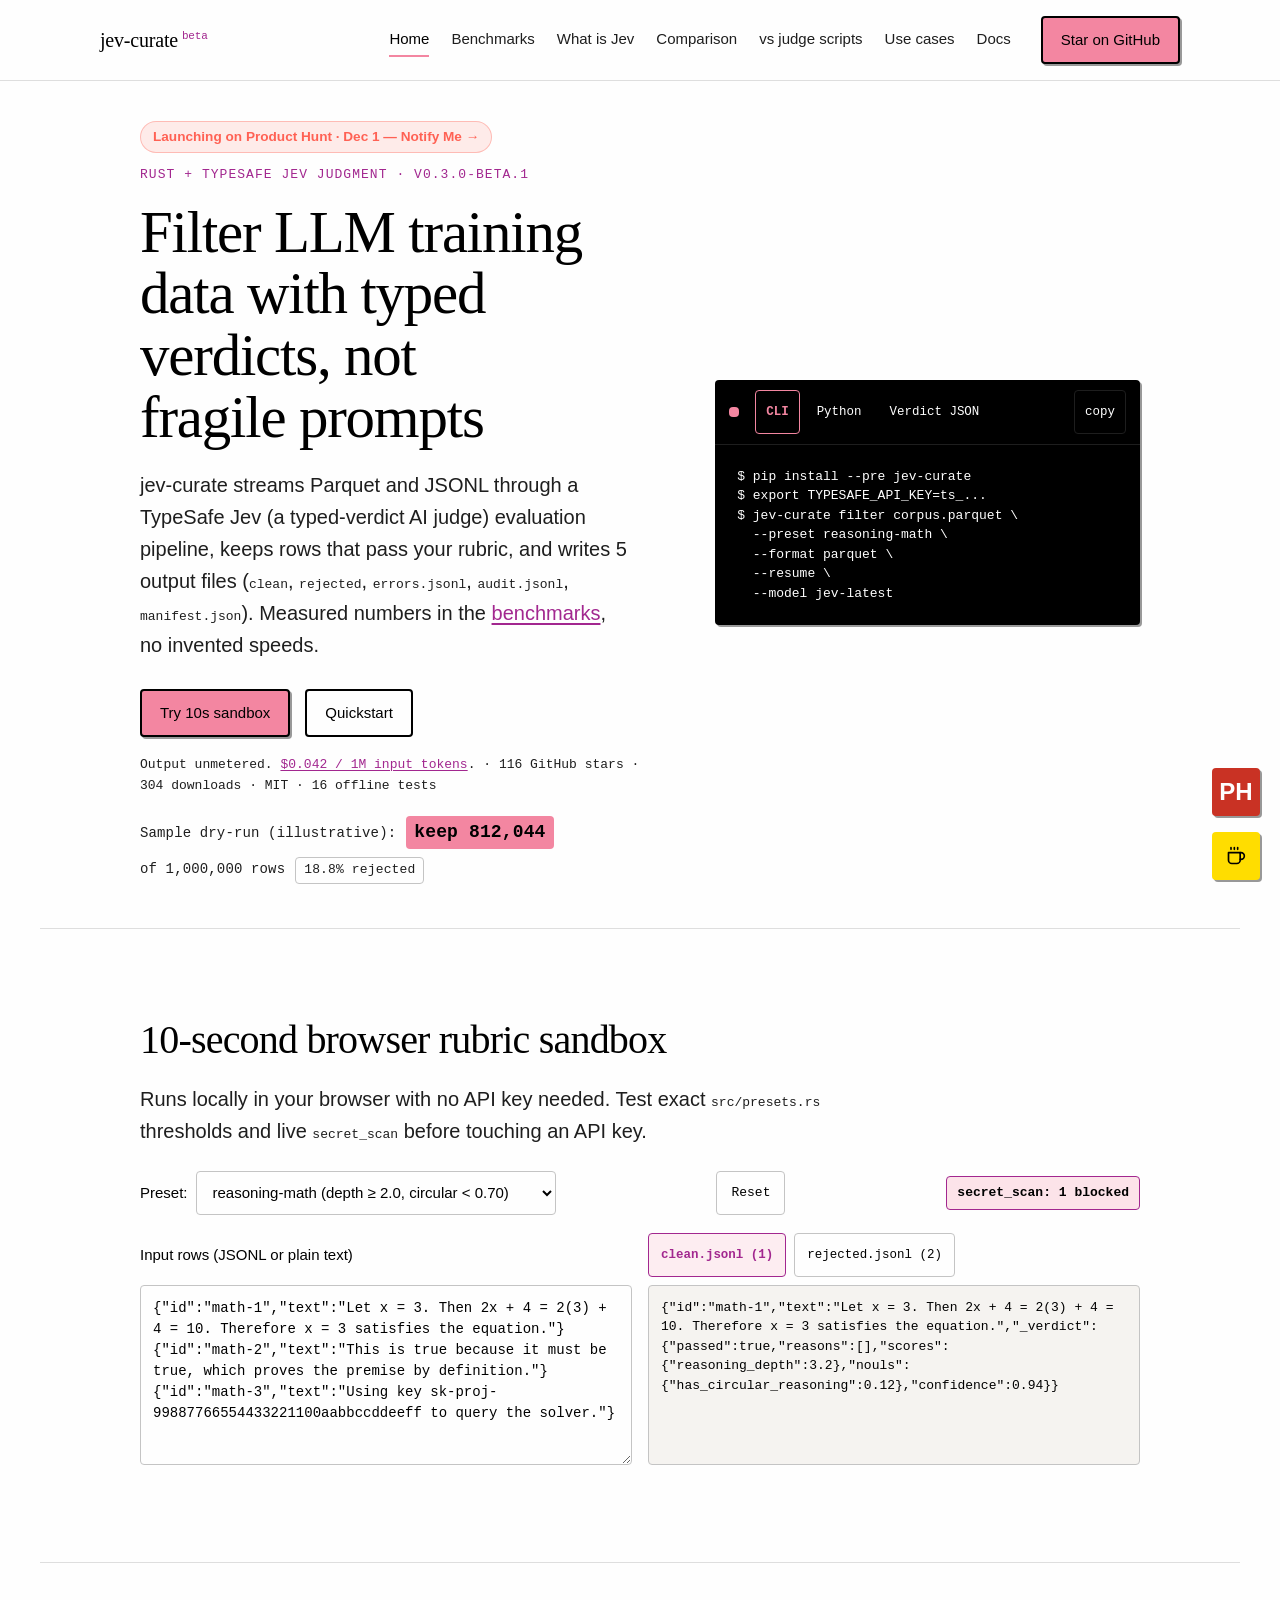
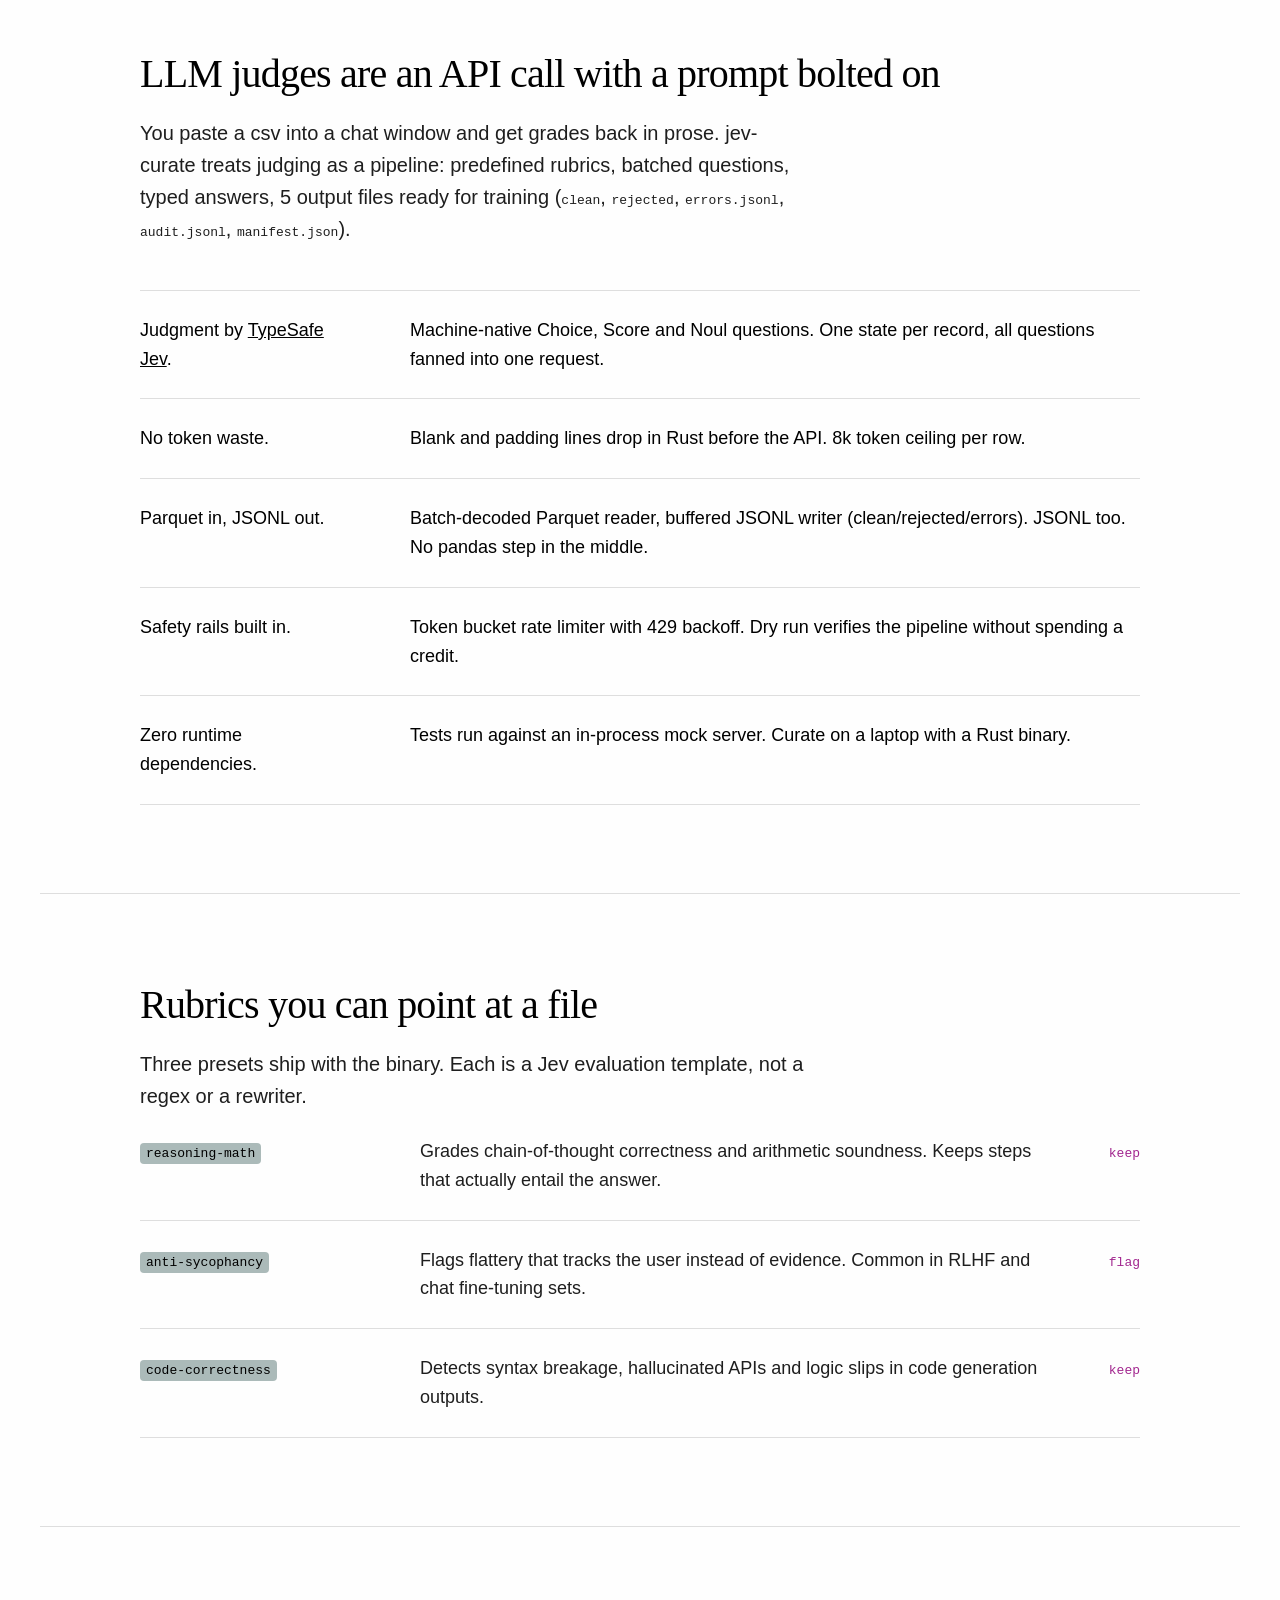
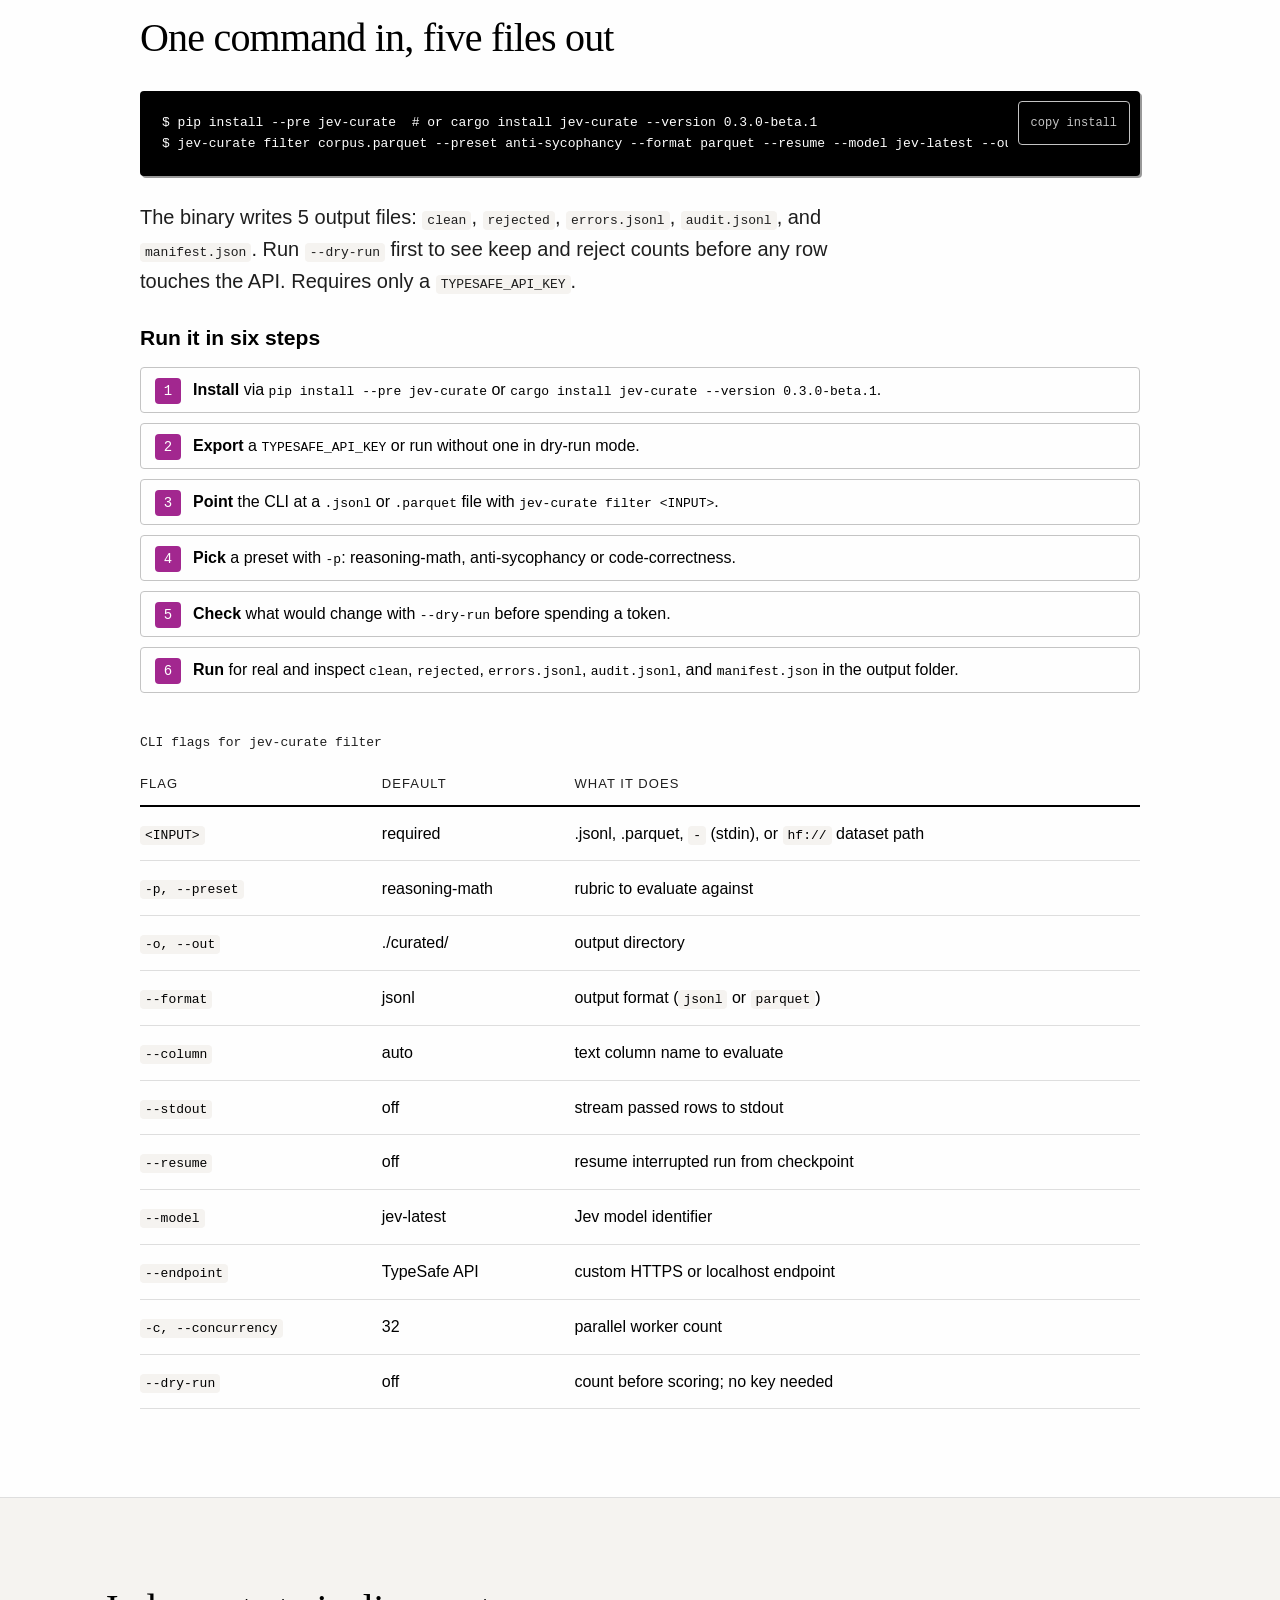
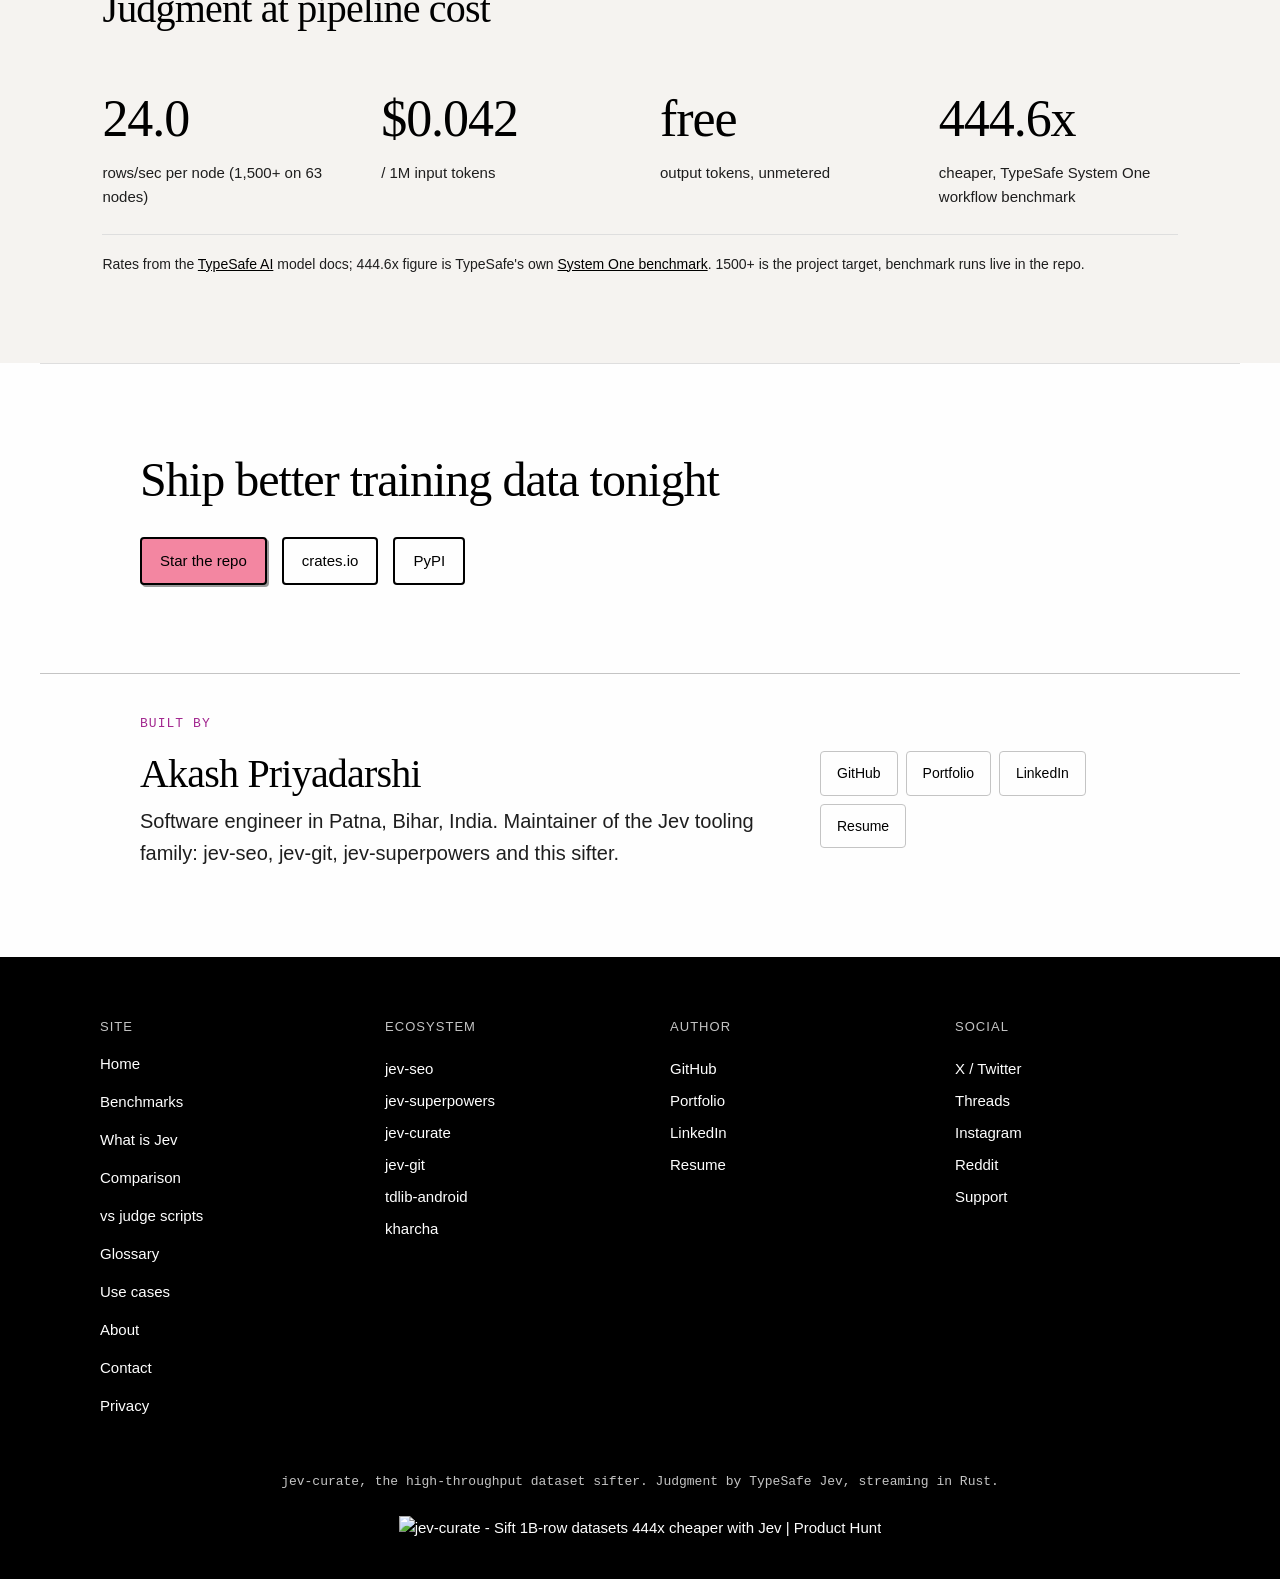
==== site/index.html @ 40fc3a47 "fix(site): P0 install flags, Python API, P1 social proof/5-file output/PH banner/og.png, P2 nav/llms" ====
<!DOCTYPE html>
<!--
  Title: jev-curate | high-throughput dataset sifter by TypeSafe Jev
  Description: Curate synthetic and pretraining datasets at 1,500+ rows/sec. Rust CLI with TypeSafe Jev judgment, Parquet and JSONL, 3c per million tokens input.
  Keywords: dataset curation, synthetic data sifting, pretraining data, Jev evaluator, Rust dataset tool, parquet jsonl, data quality filter
-->
<html lang="en">
<head>
  <meta charset="UTF-8">
  <meta name="viewport" content="width=device-width, initial-scale=1.0, viewport-fit=cover">
  <title>jev-curate | high-throughput dataset sifter for TypeSafe Jev</title>
  <meta name="description" content="Curate synthetic and pretraining datasets in Rust with TypeSafe Jev judgment. Parquet and JSONL I/O, speculative fan-out, unmetered output, real benchmarks.">
  <meta name="keywords" content="dataset curation, synthetic data sifting, pretraining data filtering, TypeSafe Jev, Rust CLI, parquet jsonl, data quality, anti-sycophancy">
  <meta name="author" content="Akash Priyadarshi">
  <link rel="icon" type="image/svg+xml" href="favicon.svg">
  <link rel="apple-touch-icon" href="apple-touch-icon.png">
  <link rel="canonical" href="https://jev-curate.vercel.app/">
  <meta property="og:type" content="website">
  <meta property="og:image" content="https://jev-curate.vercel.app/og.png">
  <meta name="twitter:card" content="summary_large_image">
  <meta name="twitter:image" content="https://jev-curate.vercel.app/og.png">
  <meta property="og:url" content="https://jev-curate.vercel.app/">
  <meta property="og:title" content="jev-curate | high-throughput dataset sifter for TypeSafe Jev">
  <meta property="og:description" content="Curate synthetic and pretraining datasets with TypeSafe Jev judgment. Rust CLI, Parquet and JSONL I/O, unmetered output.">
  <meta property="og:site_name" content="jev-curate">
  <meta name="twitter:title" content="jev-curate | high-throughput dataset sifter">
  <meta name="twitter:description" content="Curate synthetic and pretraining datasets with TypeSafe Jev. Rust CLI, Parquet and JSONL.">
  <meta name="robots" content="index, follow">
  <link rel="stylesheet" href="style.css">
  <script type="application/ld+json">{
  "@context": "https://schema.org",
  "@graph": [
    {
      "@context": "https://schema.org",
      "@type": "SoftwareApplication",
      "name": "jev-curate",
      "url": "https://jev-curate.vercel.app/",
      "description": "High-throughput dataset sifter for synthetic and pretraining datasets. Rust CLI with TypeSafe Jev judgment, Parquet and JSONL I/O, speculative fan-out batching.",
      "applicationCategory": "DeveloperApplication",
      "operatingSystem": "Linux, macOS, Windows",
      "softwareVersion": "0.3.0-beta.1",
      "offers": {
        "@context": "https://schema.org",
        "@type": "Offer",
        "price": "0",
        "priceCurrency": "USD"
      },
      "author": {
        "@context": "https://schema.org",
        "@type": "Person",
        "name": "Akash Priyadarshi",
        "url": "https://github.com/AkashPriyadarshii"
      },
      "codeRepository": "https://github.com/AkashPriyadarshii/jev-curate",
      "featureList": "1,500+ rows/sec target; TypeSafe Jev evaluation; Parquet and JSONL I/O; presets: reasoning-math, anti-sycophancy, code-correctness; speculative fan-out batching; token bucket rate limiting"
    },
    {
      "@context": "https://schema.org",
      "@type": "WebSite",
      "name": "jev-curate",
      "url": "https://jev-curate.vercel.app/",
      "inLanguage": "en"
    },
    {
      "@context": "https://schema.org",
      "@type": "Person",
      "name": "Akash Priyadarshi",
      "url": "https://github.com/AkashPriyadarshii",
      "jobTitle": "Software Engineer",
      "address": {
        "@context": "https://schema.org",
        "@type": "PostalAddress",
        "addressLocality": "Patna, Bihar",
        "addressCountry": "IN"
      }
    }
  ]
}</script>
  <script type="application/ld+json">{
  "@context": "https://schema.org",
  "@type": "FAQPage",
  "mainEntity": [
    {
      "@context": "https://schema.org",
      "@type": "Question",
      "name": "What is TypeSafe Jev?",
      "acceptedAnswer": {
        "@context": "https://schema.org",
        "@type": "Answer",
        "text": "TypeSafe Jev is a System One decision model for AI agents. It returns typed answers: Choice options, 0-to-4 Score ratings, and Noul calibrated probabilities, instead of free text. jev-curate feeds each dataset row to Jev as structured state and reads the typed verdict back."
      }
    },
    {
      "@context": "https://schema.org",
      "@type": "Question",
      "name": "What is jev-curate?",
      "acceptedAnswer": {
        "@context": "https://schema.org",
        "@type": "Answer",
        "text": "A Rust CLI that sifts synthetic and pretraining datasets with TypeSafe Jev judgment. It reads Parquet and JSONL, evaluates every row against a preset rubric, and writes accepted and rejected rows to separate files."
      }
    },
    {
      "@context": "https://schema.org",
      "@type": "Question",
      "name": "How fast is dataset curation with jev-curate?",
      "acceptedAnswer": {
        "@context": "https://schema.org",
        "@type": "Answer",
        "text": "jev-curate has a 63-node cluster target (24/s single node) using multi-threaded streaming with speculative fan-out batching, which batches independent judgement questions for each row into a single API request."
      }
    },
    {
      "@context": "https://schema.org",
      "@type": "Question",
      "name": "What does jev-curate cost to run?",
      "acceptedAnswer": {
        "@context": "https://schema.org",
        "@type": "Answer",
        "text": "TypeSafe Jev input tokens cost about $0.042 per million, about 4 dollars per 100 million, and output tokens are unmetered. TypeSafe reports System One workflows 444.6x cheaper and 193.6x faster than the baseline."
      }
    },
    {
      "@context": "https://schema.org",
      "@type": "Question",
      "name": "Which presets does jev-curate ship?",
      "acceptedAnswer": {
        "@context": "https://schema.org",
        "@type": "Answer",
        "text": "Three presets: reasoning-math for chain-of-thought correctness, anti-sycophancy for flattery that tracks the user, and code-correctness for syntax and logic errors. You can also run a dry run with no API key."
      }
    }
  ]
}</script>
  <script defer src="/_vercel/insights/script.js"></script>
</head>
<body>
  <a class="skip-link" href="#main">Skip to main content</a>
  <header class="site-header">
    <a class="logo" href="index.html">jev-curate<sup>beta</sup></a>
    <nav class="site-nav" aria-label="Site">
      <a href="index.html" aria-current="page">Home</a>
      <a href="benchmarks.html">Benchmarks</a>
      <a href="what-is-jev.html">What is Jev</a>
      <a href="comparison.html">Comparison</a>
        <a href="comparison-judges.html">vs judge scripts</a>
      <a href="use-cases.html">Use cases</a>
      <a href="/docs">Docs</a>
    </nav>
    <a class="btn btn-primary nav-cta" href="https://github.com/AkashPriyadarshii/jev-curate">Star on GitHub</a>
    <button class="nav-toggle" aria-label="Open menu" aria-expanded="false" aria-controls="mobile-nav">
      <span></span><span></span><span></span>
    </button>
    <nav class="nav-links" id="mobile-nav" aria-label="Mobile">
      <a href="index.html">Home</a>
      <a href="benchmarks.html">Benchmarks</a>
      <a href="what-is-jev.html">What is Jev</a>
      <a href="comparison.html">Comparison</a>
      <a href="comparison-judges.html">vs judge scripts</a>
      <a href="use-cases.html">Use cases</a>
      <a href="/docs">Docs</a>
      <a href="https://github.com/AkashPriyadarshii/jev-curate">Star on GitHub</a>
    </nav>
  </header>

  <main id="main" tabindex="-1">
    <section class="hero">
      <div class="hero-copy">
        <a class="ph-launch-banner" href="https://www.producthunt.com/products/jev-curate?launch=jev-curate" target="_blank" rel="noopener noreferrer" style="display:inline-flex;align-items:center;gap:8px;padding:4px 12px;border-radius:999px;background:rgba(255,97,84,0.12);border:1px solid rgba(255,97,84,0.35);color:#ff6154;font-size:0.85rem;font-weight:600;text-decoration:none;margin-bottom:12px;">Launching on Product Hunt · Dec 1 — Notify Me →</a>
        <p class="eyebrow">Rust + TypeSafe Jev judgment · v0.3.0-beta.1</p>
        <h1>Filter LLM training data with typed verdicts, not fragile prompts</h1>
        <p class="lead">jev-curate streams Parquet and JSONL through a TypeSafe Jev (a typed-verdict AI judge) evaluation pipeline, keeps rows that pass your rubric, and writes 5 output files (<code>clean</code>, <code>rejected</code>, <code>errors.jsonl</code>, <code>audit.jsonl</code>, <code>manifest.json</code>). Measured numbers in the <a href="benchmarks.html" class="lead-link">benchmarks</a>, no invented speeds.</p>
        <div class="hero-actions">
          <a class="btn btn-primary" href="#sandbox">Try 10s sandbox</a>
          <a class="btn btn-ghost" href="#quickstart">Quickstart</a>
        </div>
        <p class="hero-note">Output unmetered. <a href="https://docs.typesafe.ai/models.md">$0.042 / 1M input tokens</a>. · 116 GitHub stars · 304 downloads · MIT · 16 offline tests</p>
        <div class="verdict" role="group" aria-label="Sample dry-run keep and reject counts (illustrative)">
          <span class="judge-dim">Sample dry-run (illustrative):</span>
          <span class="judge">keep 812,044</span>
          <span class="judge-dim">of 1,000,000 rows</span>
          <span class="judge-line">18.8% rejected</span>
        </div>
      </div>
      <div class="terminal" aria-label="Interactive hero terminal">
        <div class="terminal-bar">
          <span class="t-dot"></span>
          <div class="hero-tabs" role="tablist" aria-label="Usage examples">
            <button class="hero-tab is-active" type="button" role="tab" aria-selected="true" data-tab="cli">CLI</button>
            <button class="hero-tab" type="button" role="tab" aria-selected="false" data-tab="python">Python</button>
            <button class="hero-tab" type="button" role="tab" aria-selected="false" data-tab="verdict">Verdict JSON</button>
          </div>
          <button class="hero-copy-btn" type="button">copy</button>
        </div>
        <div class="hero-panel" data-panel="cli">
          <pre><code>$ pip install --pre jev-curate
$ export TYPESAFE_API_KEY=ts_...
$ jev-curate filter corpus.parquet \
  --preset reasoning-math \
  --format parquet \
  --resume \
  --model jev-latest</code></pre>
        </div>
        <div class="hero-panel" data-panel="python" hidden>
          <pre><code>from jev_curate import PyJevCurator

curator = PyJevCurator(api_key="your-api-key", preset="reasoning-math")
stats = curator.filter_file("corpus.parquet", out="./curated")
print(stats["passed"], stats["rejected"])</code></pre>
        </div>
        <div class="hero-panel" data-panel="verdict" hidden>
          <pre><code>{
  "passed": true,
  "scores": { "reasoning_depth": 3.2 },
  "nouls": { "has_circular_reasoning": 0.12 },
  "rejection_reasons": [],
  "input_tokens": 148
}</code></pre>
        </div>
      </div>
    </section>

    <section class="sandbox" id="sandbox">
      <h2>10-second browser rubric sandbox</h2>
      <p class="section-lead">Runs locally in your browser with no API key needed. Test exact <code>src/presets.rs</code> thresholds and live <code>secret_scan</code> before touching an API key.</p>
      <div class="sandbox-controls">
        <label for="sandbox-preset">Preset:
          <select id="sandbox-preset">
            <option value="reasoning-math">reasoning-math (depth &ge; 2.0, circular &lt; 0.70)</option>
            <option value="anti-sycophancy">anti-sycophancy (syc &lt; 0.65, disclaimer &lt; 0.80)</option>
            <option value="code-correctness">code-correctness (quality &ge; 2.0, stub &lt; 0.75)</option>
          </select>
        </label>
        <button type="button" id="sandbox-reset">Reset</button>
        <span id="sandbox-secret-badge" class="sandbox-badge" aria-live="polite">secret_scan: clean</span>
      </div>
      <div class="sandbox-grid">
        <div class="sandbox-pane">
          <label class="sandbox-label" for="sandbox-input">Input rows (JSONL or plain text)</label>
          <textarea id="sandbox-input" rows="7" spellcheck="false"></textarea>
        </div>
        <div class="sandbox-pane">
          <div class="sandbox-out-tabs" role="tablist" aria-label="Sandbox output files">
            <button class="sandbox-out-tab is-active" type="button" role="tab" aria-selected="true" data-out="clean">clean.jsonl (<span id="sandbox-clean-count">0</span>)</button>
            <button class="sandbox-out-tab" type="button" role="tab" aria-selected="false" data-out="rejected">rejected.jsonl (<span id="sandbox-rejected-count">0</span>)</button>
          </div>
          <pre id="sandbox-clean-out" class="sandbox-out"></pre>
          <pre id="sandbox-rejected-out" class="sandbox-out" hidden></pre>
        </div>
      </div>
    </section>

    <section class="why" id="why">
      <h2>LLM judges are an API call with a prompt bolted on</h2>
      <p class="section-lead">You paste a csv into a chat window and get grades back in prose. jev-curate treats judging as a pipeline: predefined rubrics, batched questions, typed answers, 5 output files ready for training (<code>clean</code>, <code>rejected</code>, <code>errors.jsonl</code>, <code>audit.jsonl</code>, <code>manifest.json</code>).</p>
      <ul class="reason-list">
        <li><strong>Judgment by <a href="https://typesafe.ai">TypeSafe Jev</a>.</strong> Machine-native Choice, Score and Noul questions. One state per record, all questions fanned into one request.</li>
        <li><strong>No token waste.</strong> Blank and padding lines drop in Rust before the API. 8k token ceiling per row.</li>
        <li><strong>Parquet in, JSONL out.</strong> Batch-decoded Parquet reader, buffered JSONL writer (clean/rejected/errors). JSONL too. No pandas step in the middle.</li>
        <li><strong>Safety rails built in.</strong> Token bucket rate limiter with 429 backoff. Dry run verifies the pipeline without spending a credit.</li>
        <li><strong>Zero runtime dependencies.</strong> Tests run against an in-process mock server. Curate on a laptop with a Rust binary.</li>
      </ul>
    </section>

    <section class="presets" id="presets">
      <h2>Rubrics you can point at a file</h2>
      <p class="section-lead">Three presets ship with the binary. Each is a Jev evaluation template, not a regex or a rewriter.</p>
      <div class="preset-row">
        <h3><code>reasoning-math</code></h3>
        <p>Grades chain-of-thought correctness and arithmetic soundness. Keeps steps that actually entail the answer.</p>
        <span class="check">keep</span>
      </div>
      <div class="preset-row">
        <h3><code>anti-sycophancy</code></h3>
        <p>Flags flattery that tracks the user instead of evidence. Common in RLHF and chat fine-tuning sets.</p>
        <span class="check">flag</span>
      </div>
      <div class="preset-row">
        <h3><code>code-correctness</code></h3>
        <p>Detects syntax breakage, hallucinated APIs and logic slips in code generation outputs.</p>
        <span class="check">keep</span>
      </div>
    </section>

    <section class="quickstart" id="quickstart">
      <h2>One command in, five files out</h2>
      <div class="code-block">
        <button class="copy-btn" data-copy="pip install --pre jev-curate">copy install</button>
        <span id="copy-status" class="sr-only" aria-live="polite"></span>
        <pre><code>$ pip install --pre jev-curate  # or cargo install jev-curate --version 0.3.0-beta.1
$ jev-curate filter corpus.parquet --preset anti-sycophancy --format parquet --resume --model jev-latest --out ./curated/</code></pre>
      </div>
      <p class="section-lead">The binary writes 5 output files: <code>clean</code>, <code>rejected</code>, <code>errors.jsonl</code>, <code>audit.jsonl</code>, and <code>manifest.json</code>. Run <code>--dry-run</code> first to see keep and reject counts before any row touches the API. Requires only a <code>TYPESAFE_API_KEY</code>.</p>
      <h3 class="steps-heading">Run it in six steps</h3>
      <ol class="steps">
        <li><span>Install</span> via <code>pip install --pre jev-curate</code> or <code>cargo install jev-curate --version 0.3.0-beta.1</code>.</li>
        <li><span>Export</span> a <code>TYPESAFE_API_KEY</code> or run without one in dry-run mode.</li>
        <li><span>Point</span> the CLI at a <code>.jsonl</code> or <code>.parquet</code> file with <code>jev-curate filter &lt;INPUT&gt;</code>.</li>
        <li><span>Pick</span> a preset with <code>-p</code>: reasoning-math, anti-sycophancy or code-correctness.</li>
        <li><span>Check</span> what would change with <code>--dry-run</code> before spending a token.</li>
        <li><span>Run</span> for real and inspect <code>clean</code>, <code>rejected</code>, <code>errors.jsonl</code>, <code>audit.jsonl</code>, and <code>manifest.json</code> in the output folder.</li>
      </ol>
      <div class="table-wrap"><table class="flag-table">
        <caption>CLI flags for jev-curate filter</caption>
        <thead><tr><th scope="col">Flag</th><th scope="col">Default</th><th scope="col">What it does</th></tr></thead>
        <tbody>
          <tr><td><code>&lt;INPUT&gt;</code></td><td>required</td><td>.jsonl, .parquet, <code>-</code> (stdin), or <code>hf://</code> dataset path</td></tr>
          <tr><td><code>-p, --preset</code></td><td>reasoning-math</td><td>rubric to evaluate against</td></tr>
          <tr><td><code>-o, --out</code></td><td>./curated/</td><td>output directory</td></tr>
          <tr><td><code>--format</code></td><td>jsonl</td><td>output format (<code>jsonl</code> or <code>parquet</code>)</td></tr>
          <tr><td><code>--column</code></td><td>auto</td><td>text column name to evaluate</td></tr>
          <tr><td><code>--stdout</code></td><td>off</td><td>stream passed rows to stdout</td></tr>
          <tr><td><code>--resume</code></td><td>off</td><td>resume interrupted run from checkpoint</td></tr>
          <tr><td><code>--model</code></td><td>jev-latest</td><td>Jev model identifier</td></tr>
          <tr><td><code>--endpoint</code></td><td>TypeSafe API</td><td>custom HTTPS or localhost endpoint</td></tr>
          <tr><td><code>-c, --concurrency</code></td><td>32</td><td>parallel worker count</td></tr>
          <tr><td><code>--dry-run</code></td><td>off</td><td>count before scoring; no key needed</td></tr>
        </tbody>
      </table></div>
    </section>

    <section class="cost" id="cost">
      <h2>Judgment at pipeline cost</h2>
      <div class="stat-row">
        <div class="stat">
          <p class="stat-num">24.0</p>
          <p class="stat-label">rows/sec per node (1,500+ on 63 nodes)</p>
        </div>
        <div class="stat">
          <p class="stat-num">$0.042</p>
          <p class="stat-label">/ 1M input tokens</p>
        </div>
        <div class="stat">
          <p class="stat-num">free</p>
          <p class="stat-label">output tokens, unmetered</p>
        </div>
        <div class="stat">
          <p class="stat-num">444.6x</p>
          <p class="stat-label">cheaper, TypeSafe System One workflow benchmark</p>
        </div>
      </div>
      <p class="cost-src">Rates from the <a href="https://typesafe.ai">TypeSafe AI</a> model docs; 444.6x figure is TypeSafe's own <a href="https://typesafe.ai">System One benchmark</a>. 1500+ is the project target, benchmark runs live in the repo.</p>
    </section>

    <section class="cta">
      <h2>Ship better training data tonight</h2>
      <div class="cta-actions">
        <a class="btn btn-primary" href="https://github.com/AkashPriyadarshii/jev-curate">Star the repo</a>
        <a class="btn btn-ghost" href="https://crates.io/crates/jev-curate">crates.io</a>
        <a class="btn btn-ghost" href="https://pypi.org/project/jev-curate/">PyPI</a>
      </div>
    </section>

    <section class="author-slab">
      <div class="author-meta">
        <p class="eyebrow">Built by</p>
        <h2>Akash Priyadarshi</h2>
        <p class="section-lead">Software engineer in Patna, Bihar, India. Maintainer of the Jev tooling family: jev-seo, jev-git, jev-superpowers and this sifter.</p>
      </div>
      <div class="author-links">
        <a href="https://github.com/AkashPriyadarshii">GitHub</a>
        <a href="https://akashpriyadarshi.is-a.dev">Portfolio</a>
        <a href="https://linkedin.com/in/akashpriyadarshii">LinkedIn</a>
        <a href="https://akashpriyadarshii.github.io/Resume/">Resume</a>
      </div>
    </section>
  </main>

  <footer class="footer">
    <div class="footer-grid">
      <div class="footer-site-nav">
        <h3>Site</h3>
        <a href="index.html">Home</a>
        <a href="benchmarks.html">Benchmarks</a>
      <a href="what-is-jev.html">What is Jev</a>
        <a href="comparison.html">Comparison</a>
        <a href="comparison-judges.html">vs judge scripts</a>
        <a href="glossary.html">Glossary</a>
        <a href="use-cases.html">Use cases</a>
        <a href="about.html">About</a>
        <a href="contact.html">Contact</a>
        <a href="privacy.html">Privacy</a>
      </div>
      <div class="footer-ecosystem">
        <h3>Ecosystem</h3>
        <a href="https://github.com/AkashPriyadarshii/jev-seo">jev-seo</a>
        <a href="https://github.com/AkashPriyadarshii/jev-superpowers">jev-superpowers</a>
        <a href="https://github.com/AkashPriyadarshii/jev-curate">jev-curate</a>
        <a href="https://github.com/AkashPriyadarshii/jev-git">jev-git</a>
        <a href="https://github.com/AkashPriyadarshii/tdlib-android">tdlib-android</a>
        <a href="https://github.com/AkashPriyadarshii/kharcha">kharcha</a>
      </div>
      <div class="footer-author">
        <h3>Author</h3>
        <a href="https://github.com/AkashPriyadarshii">GitHub</a>
        <a href="https://akashpriyadarshi.is-a.dev">Portfolio</a>
        <a href="https://linkedin.com/in/akashpriyadarshii">LinkedIn</a>
        <a href="https://akashpriyadarshii.github.io/Resume/">Resume</a>
      </div>
      <div class="footer-social">
        <h3>Social</h3>
        <a href="https://x.com/Akash__ydv001">X / Twitter</a>
        <a href="https://www.threads.net/@akash.priyadarshii">Threads</a>
        <a href="https://www.instagram.com/akash.priyadarshii">Instagram</a>
        <a href="https://reddit.com/user/akashpriyadarshii">Reddit</a>

        <a href="https://buymeacoffee.com/AkashPriyadarshi" target="_blank" rel="noopener">Support</a>
      </div>
    </div>
    <p class="footer-tag">jev-curate, the high-throughput dataset sifter. Judgment by TypeSafe Jev, streaming in Rust.</p>
    <p class="footer-ph"><a href="https://www.producthunt.com/products/jev-curate?embed=true&utm_source=badge-featured&utm_medium=badge&utm_campaign=badge-jev-curate" target="_blank" rel="noopener noreferrer"><img loading="lazy" decoding="async" alt="jev-curate - Sift 1B-row datasets 444x cheaper with Jev | Product Hunt" width="250" height="54" src="https://api.producthunt.com/widgets/embed-image/v1/featured.svg?post_id=1272040&theme=light&t=1791323078281"></a></p>
  </footer>

  <script defer src="script.js"></script>
  <script defer src="sandbox.js"></script>
<a class="ph-float" href="https://www.producthunt.com/products/jev-curate?launch=jev-curate" target="_blank" rel="noopener noreferrer" aria-label="jev-curate on Product Hunt (Launching Dec 1)" title="Product Hunt Launch — Dec 1"><span aria-hidden="true">PH</span></a>
<a class="bmc-float" href="https://buymeacoffee.com/AkashPriyadarshi" target="_blank" rel="noopener noreferrer" aria-label="Support my work on Buy Me a Coffee" title="Fuel the next build"><svg viewBox="0 0 24 24" fill="none" stroke="currentColor" stroke-width="2" stroke-linecap="round" stroke-linejoin="round" aria-hidden="true"><path d="M17 8h1a4 4 0 1 1 0 8h-1" /><path d="M3 8h14v9a4 4 0 0 1-4 4H7a4 4 0 0 1-4-4Z" /><line x1="6" x2="6" y1="2" y2="4" /><line x1="10" x2="10" y1="2" y2="4" /><line x1="14" x2="14" y1="2" y2="4" /></svg></a>  <img referrerpolicy="no-referrer-when-downgrade" src="https://static.scarf.sh/a.png?x-pxid=ce1c0ae3-34fa-4e5c-9716-6732d0401758" alt="" width="1" height="1" style="display:none" />
</body>
</html>
---- site/style.css ----
/* jev-curate landing — TypeSafe brand, light Innocent, flat */
:root {
  --pink: #f386a1;
  --magenta: #d45bb6;
  --magenta-deep: #a2278f; /* small-text accent, about 6.5:1 on white, AA */
  --ink: #000000;
  --substrate: #fefefe;
  --grey-1: #1e1e1e;
  --grey-2: #dedede;
  --grey-3: #c4c4c4;
  --grey-4: #abbab9;
  /* spoke-page vars — aliased so site-header bg/fg resolve */
  --bg: var(--substrate);
  --fg: var(--ink);
  /* spacing scale for author-slab */
  --space-5: 20px;
  --space-8: 40px;
  --display: "LisaTerminal Paper 2X3Y Medium", "Book Antiqua", Georgia, serif;
  --body: "Die Grotesk C Regular", Candara, "Segoe UI", sans-serif;
  --mono: "JetBrains Mono", "Cascadia Mono", Consolas, monospace;
  --radius: 4px;
  --shadow: 2px 2px 0 rgba(0, 0, 0, 0.4);
  --space: 5px;
  --ease: cubic-bezier(0.16, 1, 0.3, 1);
}

* { box-sizing: border-box; margin: 0; padding: 0; }

html {
  scroll-behavior: smooth;
  scroll-padding-block-start: 84px;
  -webkit-tap-highlight-color: transparent;
}

body {
  background: var(--substrate);
  color: var(--ink);
  font-family: var(--body);
  font-size: 18px;
  line-height: 1.6;
  -webkit-font-smoothing: antialiased;
  -moz-osx-font-smoothing: grayscale;
}

a {
  color: var(--ink);
  touch-action: manipulation;
}

button,
select,
[role="tab"] {
  touch-action: manipulation;
  user-select: none;
  -webkit-user-select: none;
}

code, pre {
  font-family: var(--mono);
  font-size: 13px;
}

section[id],
h2[id],
h3[id] {
  scroll-margin-top: 84px;
}

.sr-only {
  position: absolute;
  width: 1px;
  height: 1px;
  padding: 0;
  margin: -1px;
  overflow: hidden;
  clip: rect(0, 0, 0, 0);
  white-space: nowrap;
  border: 0;
}

.skip-link {
  position: absolute;
  left: -9999px;
  top: 0;
  background: var(--ink);
  color: var(--substrate);
  padding: 10px 16px;
  font-family: var(--mono);
  font-size: 13px;
  z-index: 100;
}
.skip-link:focus { left: 12px; top: 12px; }

:focus-visible {
  outline: 2px solid var(--magenta);
  outline-offset: 2px;
}

/* header & navigation */
.site-header {
  display: flex;
  align-items: center;
  gap: 30px;
  padding: 16px 100px;
  position: sticky;
  top: 0;
  background: var(--bg);
  border-bottom: 1px solid var(--grey-2);
  z-index: 50;
}

/* wordmark */
.logo {
  font-family: var(--display);
  font-size: 20px;
  font-weight: 500;
  letter-spacing: -0.01em;
  text-decoration: none;
  color: var(--ink);
  flex-shrink: 0;
}

.logo sup {
  font-family: var(--mono);
  font-size: 11px;
  color: var(--magenta-deep);
  margin-left: 4px;
}

.site-nav {
  display: flex;
  gap: 22px;
  margin-left: auto;
}

.site-nav a {
  font-size: 15px;
  font-weight: 500;
  color: var(--grey-1);
  text-decoration: none;
  border-bottom: 2px solid transparent;
  padding: 4px 0;
  transition: border-color 200ms var(--ease), color 200ms var(--ease);
}

.site-nav a[aria-current="page"] {
  color: var(--fg);
  border-bottom-color: var(--pink);
}

/* mobile drawer & toggle — hidden on desktop */
#mobile-nav { display: none !important; }

.nav-links {
  display: flex;
  gap: 25px;
  margin-left: auto;
}

.nav-links a {
  text-decoration: none;
  color: var(--grey-1);
  font-size: 15px;
  padding: 4px 0;
  border-bottom: 2px solid transparent;
  transition: border-color 200ms var(--ease);
}

.nav-toggle {
  display: none;
  background: none;
  border: none;
  cursor: pointer;
  padding: 6px;
  min-width: 44px;
  min-height: 44px;
  align-items: center;
  justify-content: center;
  margin-left: auto;
  flex-shrink: 0;
}

.nav-toggle span {
  display: block;
  width: 22px;
  height: 2px;
  background: var(--ink);
  margin: 5px 0;
  transition: transform 200ms var(--ease), opacity 150ms var(--ease);
}

.nav-toggle[aria-expanded="true"] span:nth-child(1) { transform: translateY(7px) rotate(45deg); }
.nav-toggle[aria-expanded="true"] span:nth-child(2) { opacity: 0; }
.nav-toggle[aria-expanded="true"] span:nth-child(3) { transform: translateY(-7px) rotate(-45deg); }

/* breadcrumb */
.breadcrumb {
  padding: 20px 100px 0;
  max-width: 1200px;
  margin: 0 auto;
  font-size: 14px;
  font-family: var(--mono);
  color: var(--grey-1); /* #1e1e1e — passes AA */
}
.breadcrumb a { color: var(--grey-1); text-decoration: none; }
.breadcrumb span { color: var(--grey-3); } /* decorative separator */

/* buttons */
.btn {
  display: inline-block;
  padding: 10px 18px;
  border-radius: var(--radius);
  font-family: var(--body);
  font-size: 15px;
  font-weight: 500;
  text-decoration: none;
  cursor: pointer;
  border: 2px solid var(--ink);
  user-select: none;
  -webkit-user-select: none;
  transition: transform 120ms var(--ease), box-shadow 200ms var(--ease), background-color 200ms var(--ease);
}

.btn-primary {
  background: var(--pink);
  color: var(--ink);
  box-shadow: var(--shadow);
}

.btn-ghost { background: transparent; }

.btn:not(:disabled):active {
  transform: scale(0.96);
}

/* hero */
.hero {
  display: grid;
  grid-template-columns: minmax(0, 1.1fr) minmax(0, 0.9fr);
  gap: 56px;
  align-items: center;
  padding: 40px 100px 44px;
  max-width: 1200px;
  margin: 0 auto;
}

.hero > * { min-width: 0; }

.eyebrow {
  font-family: var(--mono);
  font-size: 13px;
  color: var(--magenta-deep);
  margin-bottom: 16px;
  text-transform: uppercase;
  letter-spacing: 0.08em;
}

.hero h1 {
  font-family: var(--display);
  font-size: clamp(44px, 4.6vw, 66px);
  font-weight: 500;
  line-height: 1.05;
  letter-spacing: -0.02em;
  margin-bottom: 20px;
  text-wrap: balance;
}

.lead {
  font-size: 20px;
  color: var(--grey-1);
  margin-bottom: 28px;
  max-width: 44ch;
  text-wrap: pretty;
}

.hero-actions {
  display: flex;
  flex-wrap: wrap;
  gap: 15px;
  margin-bottom: 18px;
}

.hero-note {
  font-family: var(--mono);
  font-size: 13px;
  color: var(--grey-1); /* #1e1e1e on #fefefe = 17.5:1 AAA — DESIGN.md muted text */
  overflow-wrap: break-word;
}

.hero-note a { color: var(--magenta-deep); text-decoration: underline; text-underline-offset: 2px; }

/* terminal & interactive tabs */
.terminal {
  background: var(--ink);
  color: var(--substrate);
  border-radius: var(--radius);
  box-shadow: var(--shadow);
  overflow: hidden;
  max-width: 100%;
  min-width: 0;
}

.terminal-bar {
  display: flex;
  align-items: center;
  gap: 8px;
  padding: 10px 14px;
  border-bottom: 1px solid var(--grey-1);
  font-family: var(--mono);
  font-size: 12px;
  color: var(--grey-3);
  flex-wrap: wrap;
}

.t-dot {
  width: 10px;
  height: 10px;
  border-radius: var(--radius);
  background: var(--pink);
  flex-shrink: 0;
}

.hero-tabs {
  display: flex;
  gap: 6px;
  margin-left: 8px;
  flex: 1;
  flex-wrap: wrap;
}

.hero-tab,
.hero-copy-btn {
  min-height: 44px;
  padding: 6px 10px;
  background: transparent;
  border: 1px solid transparent;
  border-radius: var(--radius);
  font-family: var(--mono);
  font-size: 0.78rem;
  cursor: pointer;
  opacity: 1;
  color: var(--substrate);
  transition: color 150ms var(--ease), border-color 150ms var(--ease);
}

.hero-copy-btn {
  border-color: var(--grey-1);
  margin-left: auto;
}

.hero-tab[aria-selected="true"] {
  color: var(--pink);
  border-color: var(--pink);
  font-weight: 700;
}

.terminal pre {
  padding: 22px;
  overflow-x: auto;
  line-height: 1.5;
  white-space: pre-wrap;
  overflow-wrap: break-word;
}

.terminal code { color: var(--substrate); }

/* sections */
section {
  padding: 88px 100px;
  max-width: 1200px;
  margin: 0 auto;
}

section > * { min-width: 0; }

h2 {
  font-family: var(--display);
  font-size: 40px;
  font-weight: 500;
  line-height: 1.15;
  letter-spacing: -0.02em;
  margin-bottom: 20px;
  text-wrap: balance;
}

.section-lead {
  font-size: 20px;
  color: var(--grey-1);
  max-width: 62ch;
  text-wrap: pretty;
}

.section-lead + .section-lead { margin-top: 18px; }

/* 10-second browser rubric sandbox */
.sandbox {
  border-top: 1px solid var(--grey-2);
}

.sandbox-controls {
  display: flex;
  flex-wrap: wrap;
  gap: 12px;
  align-items: center;
  justify-content: space-between;
  margin: 24px 0 18px;
}

.sandbox-controls label {
  display: inline-flex;
  flex-wrap: wrap;
  align-items: center;
  gap: 8px;
  font-size: 15px;
  font-weight: 500;
  max-width: 100%;
}

#sandbox-preset {
  font-family: var(--body);
  font-size: 15px;
  padding: 8px 12px;
  min-height: 44px;
  max-width: 100%;
  border-radius: var(--radius);
  border: 1px solid var(--grey-3);
  background: var(--substrate);
  color: var(--ink);
}

#sandbox-reset {
  font-family: var(--mono);
  font-size: 13px;
  padding: 8px 14px;
  min-height: 44px;
  border-radius: var(--radius);
  border: 1px solid var(--grey-3);
  background: var(--substrate);
  color: var(--ink);
  cursor: pointer;
  transition: border-color 150ms var(--ease), background-color 150ms var(--ease);
}

.sandbox-badge {
  font-family: var(--mono);
  font-size: 13px;
  padding: 6px 10px;
  border: 1px solid var(--grey-3);
  border-radius: var(--radius);
  color: var(--grey-1);
  background: var(--substrate);
}

.sandbox-badge.is-alert {
  font-weight: 700;
  border-color: var(--magenta-deep);
  color: var(--ink);
  background: color-mix(in srgb, var(--pink) 22%, transparent);
}

.sandbox-grid {
  display: grid;
  grid-template-columns: minmax(0, 1fr) minmax(0, 1fr);
  gap: 16px;
}

.sandbox-pane { min-width: 0; }

.sandbox-label {
  display: block;
  font-size: 15px;
  font-weight: 500;
  margin-bottom: 8px;
  min-height: 44px;
  line-height: 44px;
}

#sandbox-input {
  width: 100%;
  font-family: var(--mono);
  font-size: 14px;
  line-height: 1.5;
  padding: 12px;
  border: 1px solid var(--grey-3);
  border-radius: var(--radius);
  background: var(--substrate);
  color: var(--ink);
  min-height: 180px;
  resize: vertical;
}

.sandbox-out-tabs {
  display: flex;
  gap: 8px;
  margin-bottom: 8px;
  flex-wrap: wrap;
}

.sandbox-out-tab {
  min-height: 44px;
  padding: 6px 12px;
  background: var(--substrate);
  border: 1px solid var(--grey-3);
  border-radius: var(--radius);
  font-family: var(--mono);
  font-size: 0.78rem;
  cursor: pointer;
  opacity: 1;
  color: var(--ink);
  font-variant-numeric: tabular-nums;
  transition: color 150ms var(--ease), border-color 150ms var(--ease), background-color 150ms var(--ease);
}

.sandbox-out-tab[aria-selected="true"] {
  color: var(--magenta-deep);
  border-color: var(--magenta-deep);
  background: color-mix(in srgb, var(--pink) 14%, transparent);
  font-weight: 700;
}

.sandbox-out {
  margin: 0;
  padding: 12px;
  border: 1px solid var(--grey-3);
  border-radius: var(--radius);
  background: #f5f3f0;
  color: var(--ink);
  font-family: var(--mono);
  font-size: 13px;
  line-height: 1.5;
  min-height: 180px;
  max-height: 260px;
  overflow: auto;
  overscroll-behavior: contain;
  white-space: pre-wrap;
  overflow-wrap: break-word;
  word-break: break-word;
}

/* why */
.why { border-top: 1px solid var(--grey-2); }

.reason-list {
  list-style: none;
  margin-top: 45px;
  border-top: 1px solid var(--grey-2);
}

.reason-list li {
  padding: 25px 0;
  border-bottom: 1px solid var(--grey-2);
  display: grid;
  grid-template-columns: 220px minmax(0, 1fr);
  gap: 50px;
}

.reason-list strong {
  font-weight: 500;
  font-size: 18px;
}

.reason-list strong a { color: var(--ink); }

.reason-list li:not(:has(strong)) { display: block; }

/* presets */
.presets { border-top: 1px solid var(--grey-2); }

.preset-row {
  display: grid;
  grid-template-columns: 240px minmax(0, 1fr) 60px;
  gap: 40px;
  align-items: baseline;
  padding: 25px 0;
  border-bottom: 1px solid var(--grey-2);
}

.preset-row h3 { font-weight: 500; font-size: 18px; }

.preset-row h3 code {
  background: var(--grey-4);
  padding: 3px 6px;
  border-radius: var(--radius);
}

.preset-row p { color: var(--grey-1); }

.check {
  font-family: var(--mono);
  font-size: 13px;
  color: var(--magenta-deep);
  text-align: right;
}

/* quickstart */
.quickstart { border-top: 1px solid var(--grey-2); }

.code-block {
  position: relative;
  background: var(--ink);
  color: var(--substrate);
  border-radius: var(--radius);
  box-shadow: var(--shadow);
  padding: 22px 132px 22px 22px;
  margin: 30px 0 25px;
  max-width: 100%;
  min-width: 0;
}

.code-block code { color: var(--substrate); }

.code-block pre {
  overflow-x: auto;
  -webkit-overflow-scrolling: touch;
  max-width: 100%;
}

.copy-btn {
  position: absolute;
  top: 10px;
  right: 10px;
  background: var(--ink);
  border: 1px solid var(--grey-3);
  color: var(--grey-3);
  border-radius: var(--radius);
  font-family: var(--mono);
  font-size: 12px;
  padding: 12px 12px;
  min-height: 44px;
  cursor: pointer;
  transition: color 200ms var(--ease), border-color 200ms var(--ease);
  line-height: 1;
}

.quickstart .section-lead code {
  background: #f5f3f0;
  padding: 2px 5px;
  border-radius: var(--radius);
}

.table-wrap {
  width: 100%;
  overflow-x: auto;
  -webkit-overflow-scrolling: touch;
}

.flag-table {
  width: 100%;
  margin-top: 40px;
  border-collapse: collapse;
}

.flag-table caption {
  text-align: left;
  font-family: var(--mono);
  font-size: 13px;
  color: var(--grey-1);
  margin-bottom: 10px;
}

.flag-table th {
  text-align: left;
  font-family: var(--body);
  font-size: 13px;
  font-weight: 500;
  text-transform: uppercase;
  letter-spacing: 0.08em;
  color: var(--grey-1);
  padding: 10px 12px 10px 0;
  border-bottom: 2px solid var(--ink);
}

.flag-table td {
  padding: 14px 12px 14px 0;
  border-bottom: 1px solid var(--grey-2);
  font-size: 16px;
}

.flag-table td code {
  background: #f5f3f0;
  padding: 2px 5px;
  border-radius: var(--radius);
}

/* cost */
.cost {
  border-top: 1px solid var(--grey-2);
  background: #f5f3f0;
  max-width: none;
  padding-left: clamp(24px, 8vw, calc((100% - 1200px) / 2 + 100px));
  padding-right: clamp(24px, 8vw, calc((100% - 1200px) / 2 + 100px));
}

.stat-row {
  display: grid;
  grid-template-columns: repeat(4, minmax(0, 1fr));
  gap: 40px;
  margin: 45px 0 25px;
}

.stat-num {
  font-family: var(--display);
  font-size: 52px;
  font-weight: 500;
  letter-spacing: -0.02em;
  font-variant-numeric: tabular-nums;
}

.stat-label { color: var(--grey-1); font-size: 15px; }

.cost-src {
  font-size: 14px;
  color: var(--grey-1);
  border-top: 1px solid var(--grey-2);
  padding-top: 18px;
}

.cost-src a { text-decoration: underline; }

/* cta */
.cta {
  border-top: 1px solid var(--grey-2);
  text-align: left;
}

.cta h2 { font-size: 48px; }

.cta-actions { display: flex; flex-wrap: wrap; gap: 15px; margin-top: 30px; }

/* Phase 3 additions: verdict instrument, steps, author slab */
.verdict {
  display: flex;
  align-items: baseline;
  gap: 8px 10px;
  font-family: var(--mono);
  font-size: 14px;
  letter-spacing: 0.01em;
  margin-top: 20px;
  flex-wrap: wrap;
  font-variant-numeric: tabular-nums;
}
.judge {
  color: var(--ink);
  font-weight: 700;
  font-size: 18px;
  background: var(--pink);
  padding: 2px 8px;
  border-radius: var(--radius);
}
.judge-dim { color: var(--grey-1); }
.judge-line {
  color: var(--grey-1); /* #1e1e1e on #fefefe = 17.5:1 AAA */
  border: 1px solid var(--grey-3);
  border-radius: var(--radius);
  padding: 2px 8px;
  font-size: 13px;
}
.lead-link { color: var(--magenta-deep); text-underline-offset: 3px; }

.steps-heading { margin: 24px 0 12px; }
.steps {
  counter-reset: step;
  list-style: none;
  margin: 0;
  padding: 0;
  display: grid;
  gap: 10px;
}
.steps li {
  position: relative;
  padding: 10px 14px 10px 52px;
  border: 1px solid var(--grey-3);
  border-radius: var(--radius);
  font-size: 16px;
  line-height: 1.5;
  overflow-wrap: break-word;
}
.steps li::before {
  counter-increment: step;
  content: counter(step);
  position: absolute;
  left: 14px;
  top: 10px;
  width: 26px;
  height: 26px;
  display: grid;
  place-items: center;
  border-radius: var(--radius);
  background: var(--magenta-deep); /* step numerals are small text, need AA on color */
  color: var(--substrate);
  font-family: var(--mono);
  font-size: 14px;
  font-variant-numeric: tabular-nums;
}
.steps li span {
  font-weight: 700;
  color: var(--fg);
}

.author-slab {
  display: grid;
  grid-template-columns: 2fr 1fr;
  gap: var(--space-8);
  align-items: center;
  border-top: 1px solid var(--grey-3);
  padding-top: var(--space-8);
}
.author-slab h2 { margin: 0 0 8px; }
.author-slab .section-lead { margin-bottom: 0; }
.author-links {
  display: flex;
  flex-wrap: wrap;
  gap: 8px;
  margin-top: 16px;
}
.author-links a {
  border: 1px solid var(--grey-3);
  border-radius: var(--radius);
  padding: 10px 16px;
  min-height: 44px;
  font-size: 14px;
  background: var(--bg);
  display: inline-flex;
  align-items: center;
  text-decoration: none;
  transition: border-color 150ms var(--ease), color 150ms var(--ease);
}

/* Spoke pages: tables, glossary, inline-term */
.bench-table {
  width: 100%;
  border-collapse: collapse;
  margin: 24px 0;
  font-size: 15px;
}
.bench-table th, .bench-table td {
  border: 1px solid var(--grey-3);
  padding: 10px 14px;
  text-align: left;
  font-variant-numeric: tabular-nums;
}
.bench-table thead th {
  font-family: var(--mono);
  font-size: 13px;
  text-transform: uppercase;
  letter-spacing: 0.06em;
  background: color-mix(in srgb, var(--pink) 6%, transparent);
}
.bench-table td:first-child { font-weight: 700; }
.bench-table tr:nth-child(even) td { background: color-mix(in srgb, var(--ink) 3%, transparent); }

.glossary-terms {
  display: grid;
  gap: 22px;
  margin-top: 24px;
}
.glossary-terms dt {
  font-family: var(--mono);
  font-weight: 700;
  color: var(--ink);
  border-bottom: 1px solid var(--grey-3);
  padding-bottom: 4px;
}
.glossary-terms dd {
  margin: 6px 0 0;
  line-height: 1.6;
  color: var(--grey-1);
  max-width: 72ch;
}
.glossary-list {
  display: grid;
  gap: 10px;
  list-style: none;
  padding: 0;
  margin: 20px 0 0;
}
.glossary-list li {
  border-left: 3px solid var(--pink);
  padding: 6px 0 6px 14px;
  line-height: 1.55;
  color: var(--grey-1);
  max-width: 72ch;
}
.inline-term {
  background: var(--ink);
  color: var(--substrate);
  border-radius: var(--radius);
  padding: 14px 18px;
  font-family: var(--mono);
  font-size: 14px;
  margin: 18px 0;
  overflow-x: auto;
  white-space: pre-wrap;
  overflow-wrap: break-word;
  max-width: 100%;
}

/* footer */
.footer {
  background: var(--ink);
  color: var(--substrate);
  padding: 60px 100px 40px;
}

.footer-grid {
  display: grid;
  grid-template-columns: repeat(4, minmax(0, 1fr));
  gap: 60px;
  max-width: 1200px;
  margin: 0 auto;
}

.footer-site-nav {
  display: flex;
  flex-direction: column;
  gap: 6px;
}

.footer h3 {
  font-family: var(--body);
  font-size: 13px;
  font-weight: 500;
  text-transform: uppercase;
  letter-spacing: 0.08em;
  color: var(--grey-3);
  margin-bottom: 15px;
}

.footer-site-nav h3 { margin-bottom: 4px; }

.footer a {
  display: block;
  color: var(--substrate);
  text-decoration: none;
  font-size: 15px;
  padding: 4px 0;
  transition: color 200ms var(--ease);
}

.footer-close,
.footer-tag {
  color: var(--grey-3);
  font-family: var(--mono);
  font-size: 13px;
  text-align: center;
  margin-top: 50px;
}

.footer-ph {
  text-align: center;
  margin-top: 20px;
}

.footer-ph a {
  display: inline-block;
  padding: 0;
}

/* floating action badges */
.ph-float {
  position: fixed;
  right: 20px;
  bottom: calc(84px + env(safe-area-inset-bottom, 0px));
  z-index: 60;
  display: flex;
  align-items: center;
  justify-content: center;
  width: 48px;
  height: 48px;
  border-radius: var(--radius);
  background: #c93224;
  color: var(--substrate);
  font-weight: 700;
  font-size: 24px;
  font-family: var(--body);
  text-decoration: none;
  box-shadow: var(--shadow);
  transition: transform 200ms var(--ease);
}

.ph-float span { line-height: 1; }

.bmc-float {
  position: fixed;
  right: 20px;
  bottom: calc(20px + env(safe-area-inset-bottom, 0px));
  z-index: 60;
  display: flex;
  align-items: center;
  justify-content: center;
  width: 48px;
  height: 48px;
  border-radius: var(--radius);
  background: #ffdd00;
  color: var(--ink);
  box-shadow: var(--shadow);
  transition: transform 200ms var(--ease);
}

.bmc-float svg {
  width: 20px;
  height: 20px;
  display: block;
}

/* hover effects gated to fine hover-capable pointers */
@media (hover: hover) and (pointer: fine) {
  .site-nav a:hover,
  .nav-links a:hover { border-bottom-color: var(--pink); }
  .btn-primary:hover {
    transform: translate(1px, 1px);
    box-shadow: 1px 1px 0 rgba(0, 0, 0, 0.4);
  }
  .btn-ghost:hover { background: var(--grey-4); box-shadow: var(--shadow); }
  .hero-note a:hover,
  .lead-link:hover { color: var(--ink); }
  .hero-tab:hover,
  .hero-copy-btn:hover { color: var(--pink); border-color: var(--pink); }
  .sandbox-out-tab:hover,
  #sandbox-reset:hover { border-color: var(--ink); color: var(--ink); }
  .copy-btn:hover { color: var(--pink); border-color: var(--pink); }
  .author-links a:hover { border-color: var(--pink); color: var(--magenta-deep); }
  .breadcrumb a:hover { color: var(--magenta-deep); }
  .footer a:hover { color: var(--pink); }
  .ph-float:hover,
  .bmc-float:hover { transform: scale(1.05); }
}

/* ---- responsive breakpoints (descending) ---- */
@media (max-width: 1100px) {
  .site-header { padding: 16px 32px; gap: 12px; }
  .site-nav { gap: 14px; white-space: nowrap; }
  .hero { padding: 40px 40px 44px; gap: 36px; }
  section { padding: 72px 40px; }
  .cost { padding: 72px 40px; }
  .breadcrumb { padding: 20px 40px 0; }
  .footer { padding: 60px 40px 40px; }
  .reason-list li { grid-template-columns: minmax(160px, 200px) minmax(0, 1fr); gap: 30px; }
}

@media (max-width: 960px) {
  .site-header { padding: 12px 24px; flex-wrap: wrap; gap: 10px; }
  .site-nav { display: none; }
  .nav-cta { display: none; }
  .nav-toggle { display: flex; flex-direction: column; }
  .nav-links {
    display: none;
    flex-direction: column;
    gap: 0;
    width: 100%;
    margin-left: 0;
    border-top: 1px solid var(--grey-2);
    padding: 12px 0;
  }
  #mobile-nav.open { display: flex !important; }
  .nav-links a { padding: 10px 0; font-size: 16px; min-height: 44px; display: flex; align-items: center; }

  .breadcrumb { padding: 14px 24px 0; }

  .hero {
    grid-template-columns: minmax(0, 1fr);
    padding: 36px 24px 36px;
    gap: 32px;
  }
  .hero h1 { font-size: clamp(32px, 8vw, 48px); }

  section { padding: 56px 24px; }
  .cost { padding: 56px 24px; }

  .sandbox-grid { grid-template-columns: minmax(0, 1fr); }
  #sandbox-input,
  #sandbox-preset {
    font-size: max(16px, 0.9rem);
  }

  .reason-list li {
    grid-template-columns: minmax(0, 1fr);
    gap: 8px;
  }
  .preset-row {
    grid-template-columns: minmax(0, 1fr);
    gap: 8px;
  }
  .preset-row .check { text-align: left; }

  .stat-row { grid-template-columns: repeat(2, minmax(0, 1fr)); gap: 28px; }
  .author-slab { grid-template-columns: minmax(0, 1fr); gap: var(--space-5); }
  .verdict { gap: 8px; }

  .footer { padding: 48px 24px 28px; }
  .footer-grid { grid-template-columns: 1fr 1fr; gap: 36px; }
}

@media (max-width: 600px) {
  .code-block {
    padding: 58px 16px 18px;
  }
  .ph-float,
  .bmc-float {
    width: 44px;
    height: 44px;
    right: 12px;
  }
  .ph-float {
    bottom: calc(64px + env(safe-area-inset-bottom, 0px));
    font-size: 22px;
  }
  .bmc-float {
    bottom: calc(12px + env(safe-area-inset-bottom, 0px));
  }
  .footer {
    padding-bottom: 120px;
  }
}

@media (max-width: 480px) {
  .hero h1 { font-size: clamp(28px, 8.5vw, 36px); }
  .stat-num { font-size: 36px; }
  .stat-row { grid-template-columns: 1fr 1fr; gap: 20px; }
  .footer-grid { grid-template-columns: 1fr; gap: 28px; }
  .cta h2 { font-size: 32px; }
  h2 { font-size: clamp(26px, 7vw, 40px); }
  .hero-actions { flex-direction: column; gap: 10px; }
  .cta-actions { flex-direction: column; gap: 10px; }
}

@media (prefers-reduced-motion: reduce) {
  html { scroll-behavior: auto; }
  * {
    transition: none !important;
    animation: none !important;
  }
}

@media print {
  .ph-float,
  .bmc-float { display: none; }
}
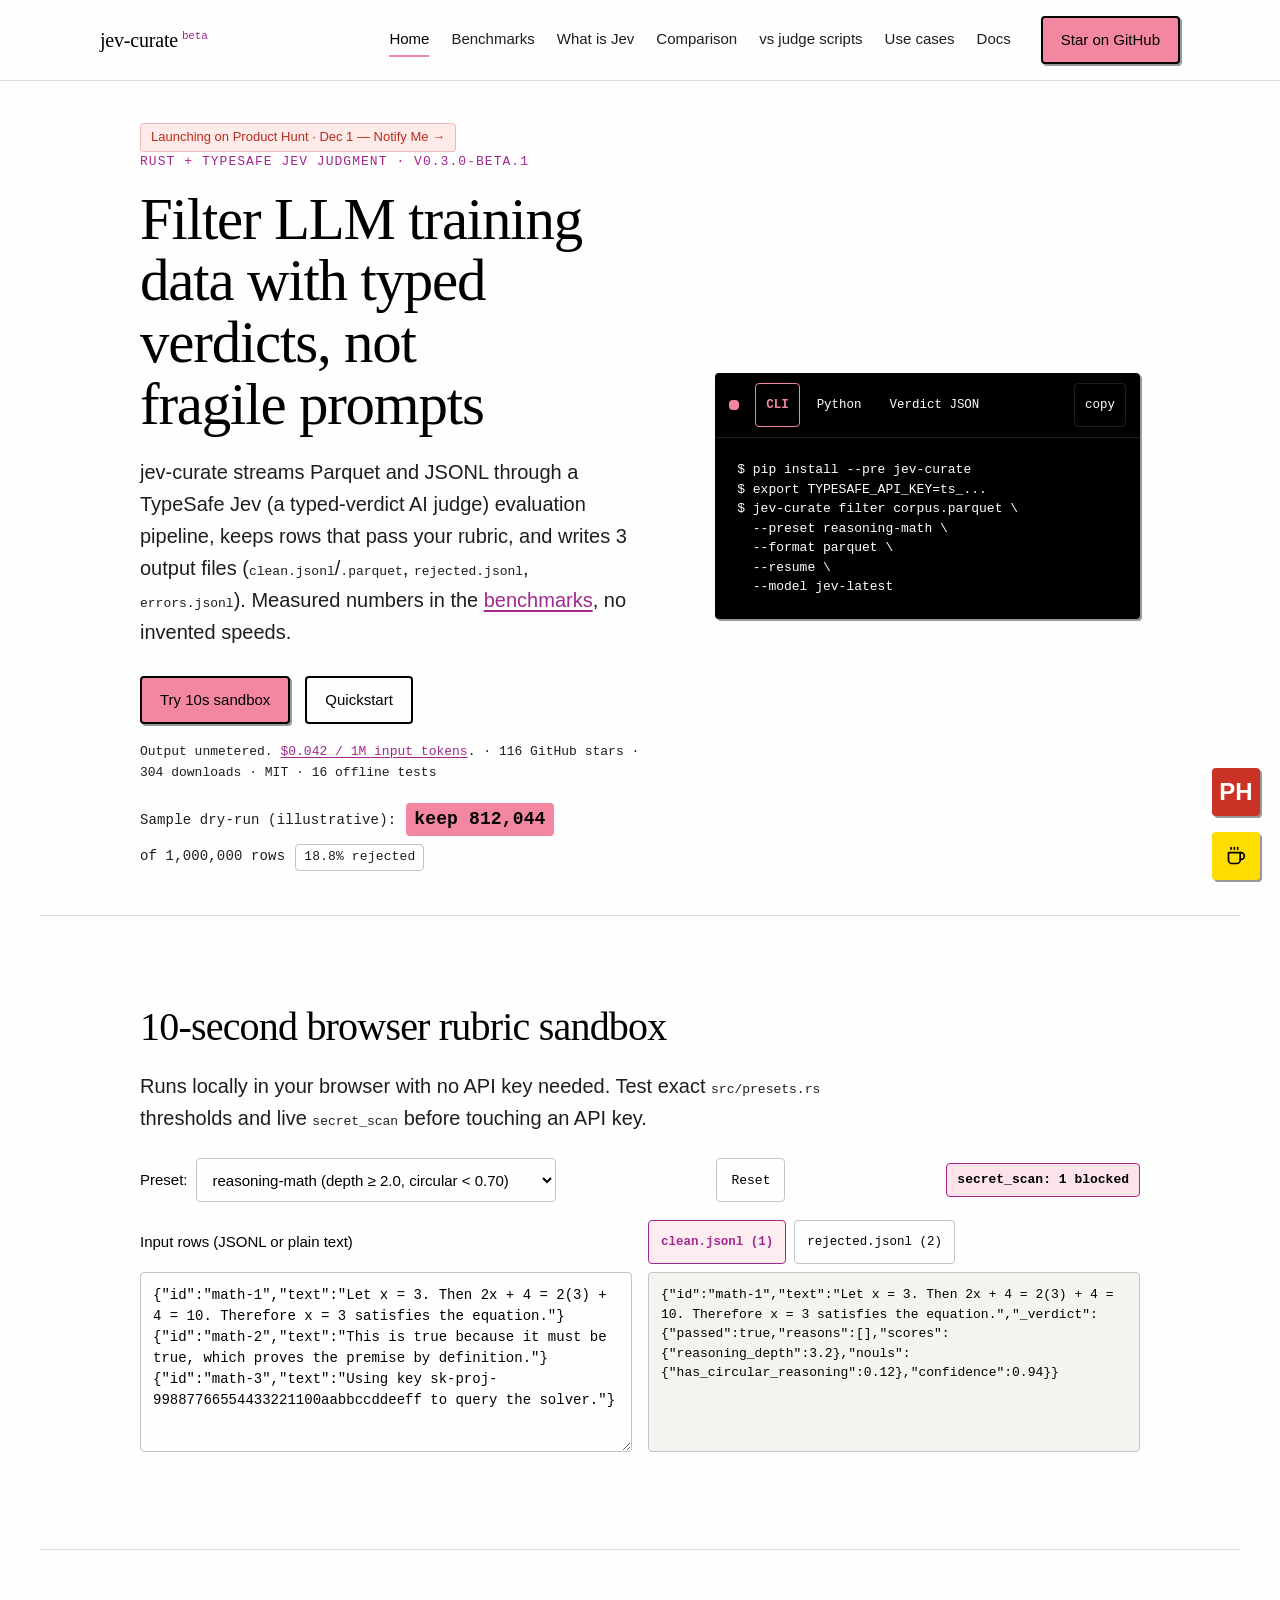
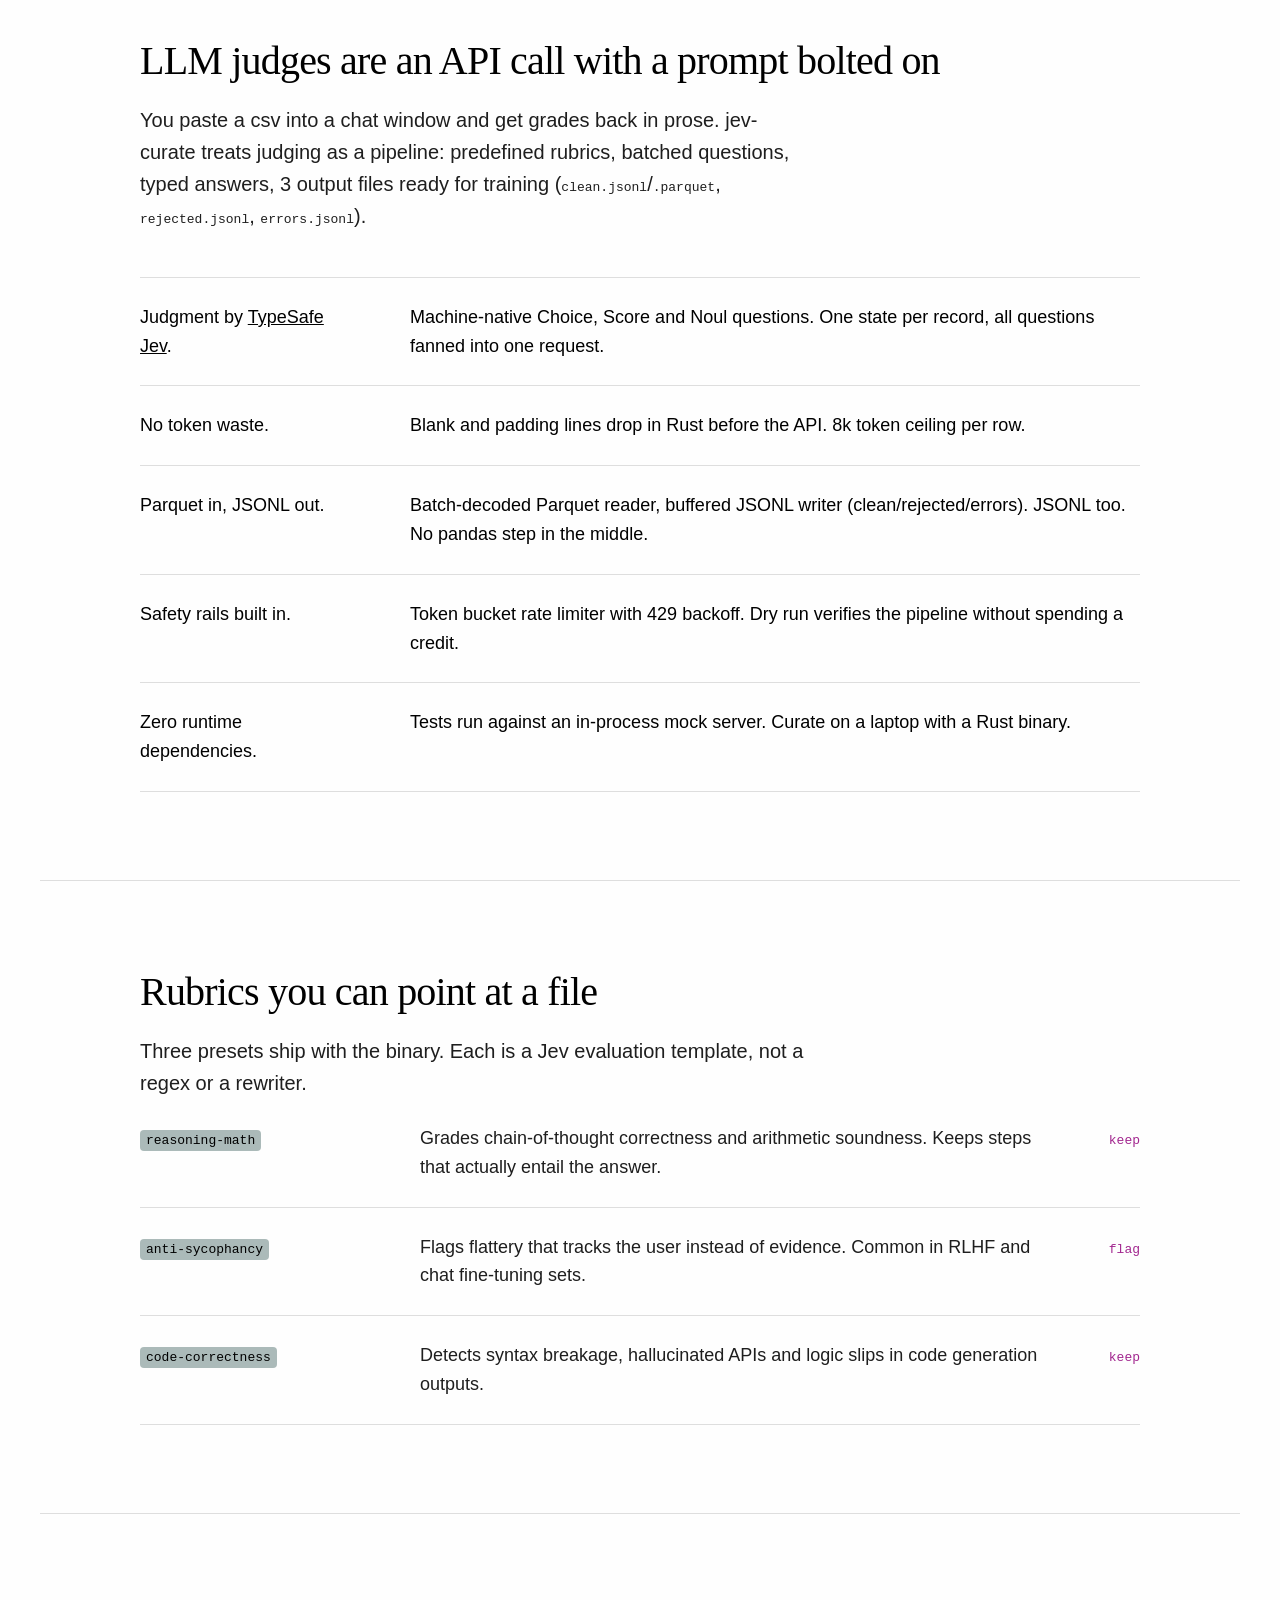
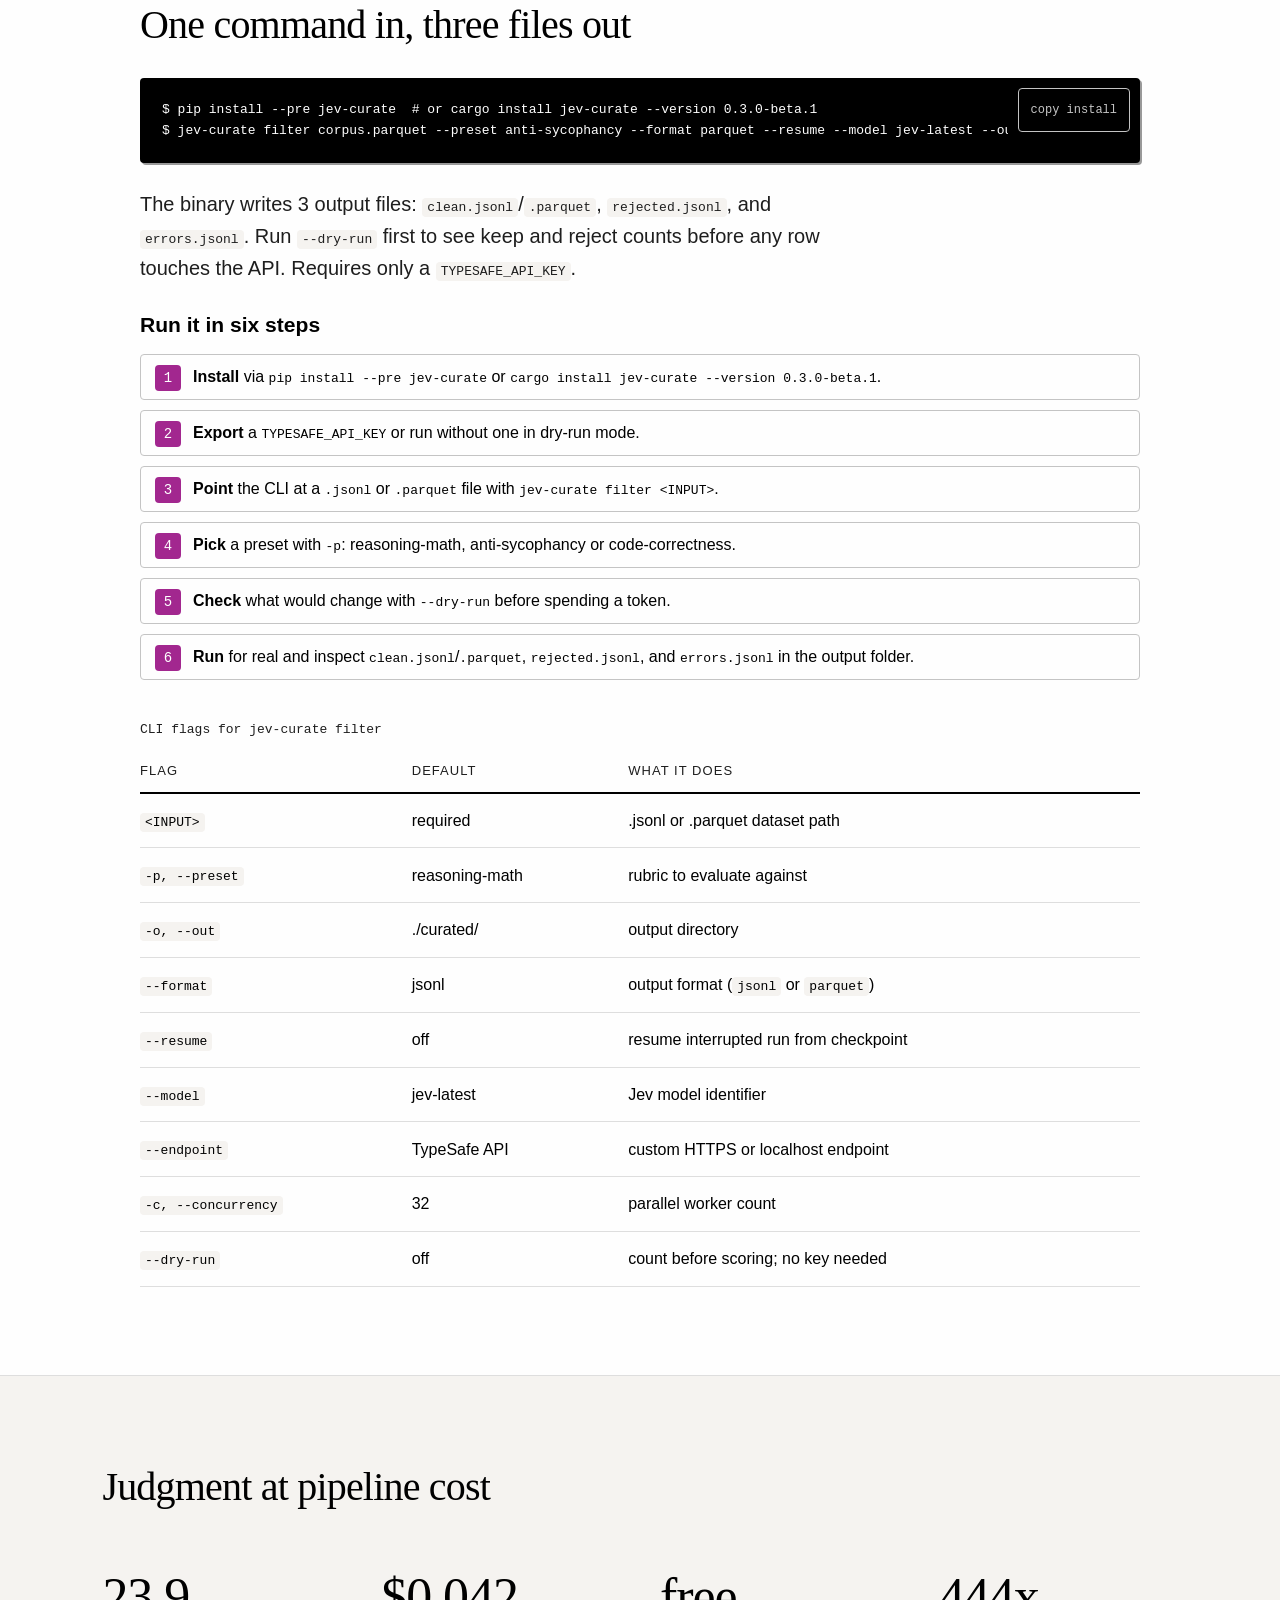
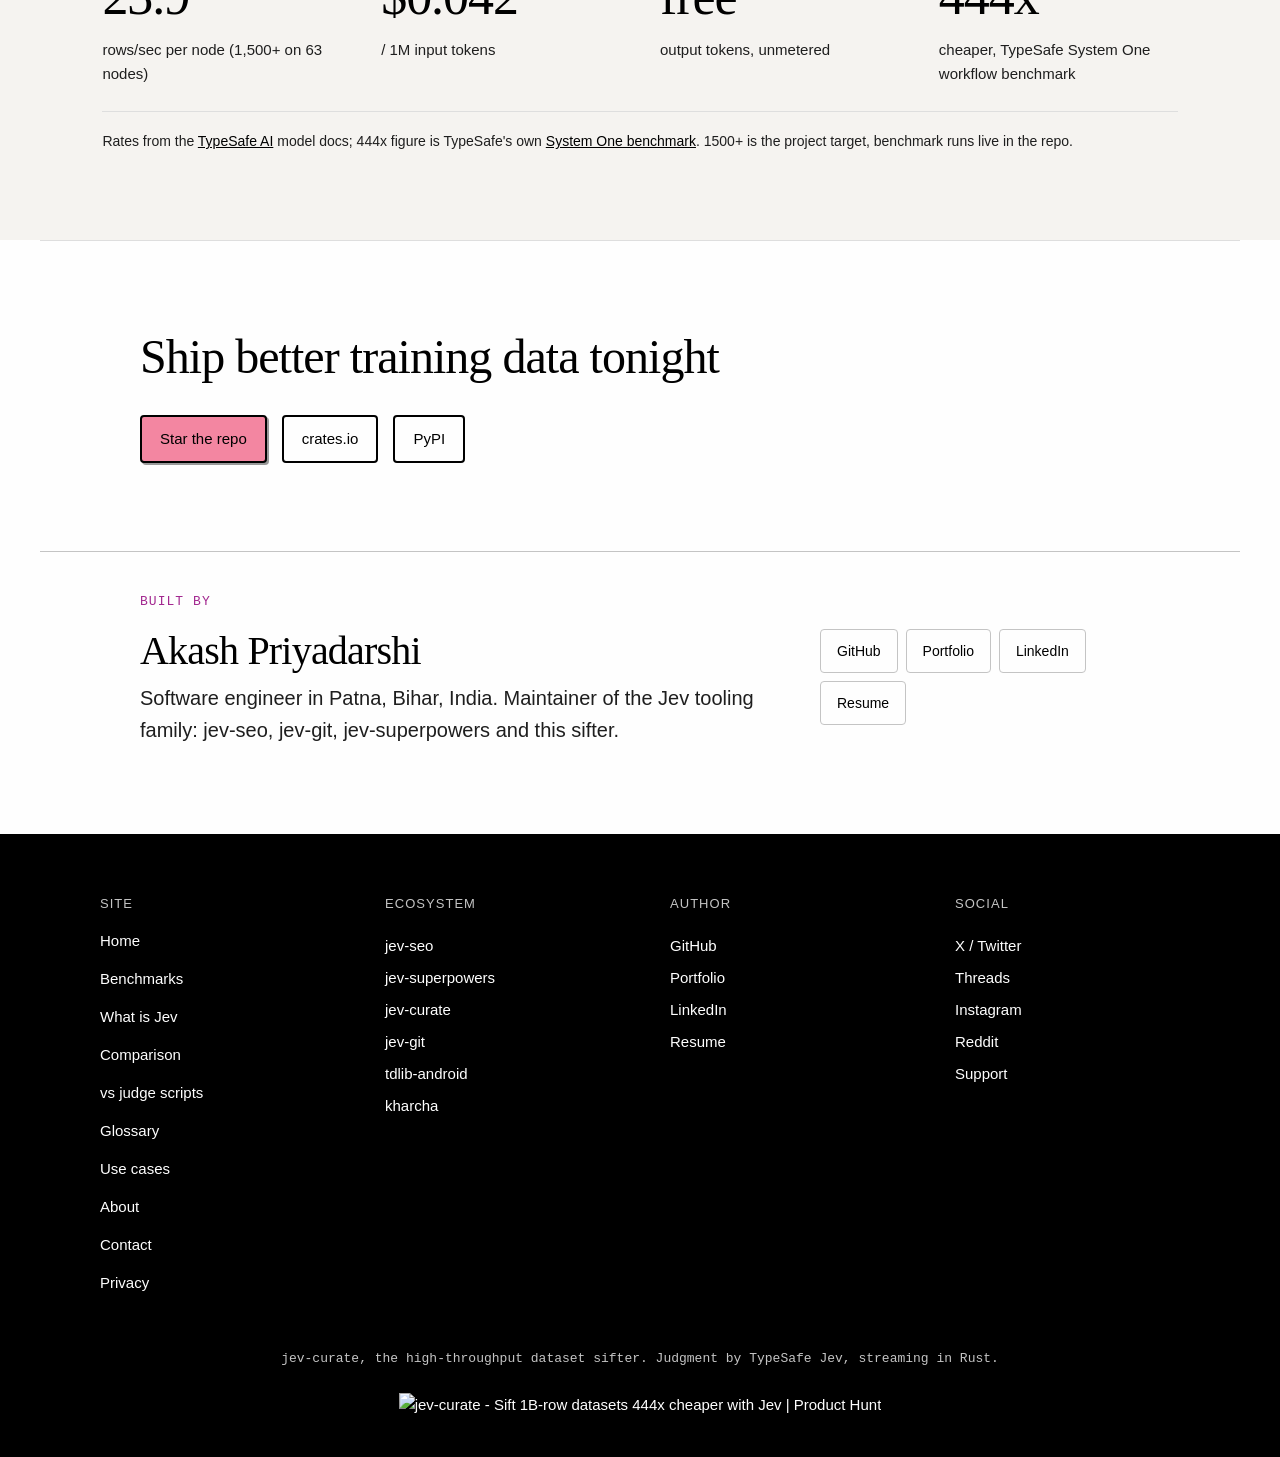
==== commit 590cd12f: "fix(site,readme): pre-launch UI/UX, a11y, SEO, and copy audit; remove unused pages.yml" ====
--- a/site/index.html
+++ b/site/index.html
@@ -12,11 +12,14 @@
   <meta name="description" content="Curate synthetic and pretraining datasets in Rust with TypeSafe Jev judgment. Parquet and JSONL I/O, speculative fan-out, unmetered output, real benchmarks.">
   <meta name="keywords" content="dataset curation, synthetic data sifting, pretraining data filtering, TypeSafe Jev, Rust CLI, parquet jsonl, data quality, anti-sycophancy">
   <meta name="author" content="Akash Priyadarshi">
-  <link rel="icon" type="image/svg+xml" href="favicon.svg">
-  <link rel="apple-touch-icon" href="apple-touch-icon.png">
+  <link rel="icon" type="image/svg+xml" href="/favicon.svg">
+  <link rel="apple-touch-icon" href="/apple-touch-icon.png">
   <link rel="canonical" href="https://jev-curate.vercel.app/">
   <meta property="og:type" content="website">
   <meta property="og:image" content="https://jev-curate.vercel.app/og.png">
+  <meta property="og:image:width" content="1200">
+  <meta property="og:image:height" content="630">
+  <meta property="og:image:alt" content="jev-curate | high-throughput dataset sifter for TypeSafe Jev">
   <meta name="twitter:card" content="summary_large_image">
   <meta name="twitter:image" content="https://jev-curate.vercel.app/og.png">
   <meta property="og:url" content="https://jev-curate.vercel.app/">
@@ -117,7 +120,7 @@
       "acceptedAnswer": {
         "@context": "https://schema.org",
         "@type": "Answer",
-        "text": "TypeSafe Jev input tokens cost about $0.042 per million, about 4 dollars per 100 million, and output tokens are unmetered. TypeSafe reports System One workflows 444.6x cheaper and 193.6x faster than the baseline."
+        "text": "TypeSafe Jev input tokens cost about $0.042 per million, about 4 dollars per 100 million, and output tokens are unmetered. TypeSafe reports System One workflows 444x cheaper and 193.6x faster than the baseline."
       }
     },
     {
@@ -166,10 +169,10 @@
   <main id="main" tabindex="-1">
     <section class="hero">
       <div class="hero-copy">
-        <a class="ph-launch-banner" href="https://www.producthunt.com/products/jev-curate?launch=jev-curate" target="_blank" rel="noopener noreferrer" style="display:inline-flex;align-items:center;gap:8px;padding:4px 12px;border-radius:999px;background:rgba(255,97,84,0.12);border:1px solid rgba(255,97,84,0.35);color:#ff6154;font-size:0.85rem;font-weight:600;text-decoration:none;margin-bottom:12px;">Launching on Product Hunt · Dec 1 — Notify Me →</a>
+        <a class="ph-launch-banner" href="https://www.producthunt.com/products/jev-curate?launch=jev-curate" target="_blank" rel="noopener noreferrer">Launching on Product Hunt · Dec 1 — Notify Me →</a>
         <p class="eyebrow">Rust + TypeSafe Jev judgment · v0.3.0-beta.1</p>
         <h1>Filter LLM training data with typed verdicts, not fragile prompts</h1>
-        <p class="lead">jev-curate streams Parquet and JSONL through a TypeSafe Jev (a typed-verdict AI judge) evaluation pipeline, keeps rows that pass your rubric, and writes 5 output files (<code>clean</code>, <code>rejected</code>, <code>errors.jsonl</code>, <code>audit.jsonl</code>, <code>manifest.json</code>). Measured numbers in the <a href="benchmarks.html" class="lead-link">benchmarks</a>, no invented speeds.</p>
+        <p class="lead">jev-curate streams Parquet and JSONL through a TypeSafe Jev (a typed-verdict AI judge) evaluation pipeline, keeps rows that pass your rubric, and writes 3 output files (<code>clean.jsonl</code>/<code>.parquet</code>, <code>rejected.jsonl</code>, <code>errors.jsonl</code>). Measured numbers in the <a href="benchmarks.html" class="lead-link">benchmarks</a>, no invented speeds.</p>
         <div class="hero-actions">
           <a class="btn btn-primary" href="#sandbox">Try 10s sandbox</a>
           <a class="btn btn-ghost" href="#quickstart">Quickstart</a>
@@ -186,13 +189,13 @@
         <div class="terminal-bar">
           <span class="t-dot"></span>
           <div class="hero-tabs" role="tablist" aria-label="Usage examples">
-            <button class="hero-tab is-active" type="button" role="tab" aria-selected="true" data-tab="cli">CLI</button>
-            <button class="hero-tab" type="button" role="tab" aria-selected="false" data-tab="python">Python</button>
-            <button class="hero-tab" type="button" role="tab" aria-selected="false" data-tab="verdict">Verdict JSON</button>
+            <button id="hero-tab-cli" class="hero-tab is-active" type="button" role="tab" aria-selected="true" aria-controls="hero-panel-cli" data-tab="cli">CLI</button>
+            <button id="hero-tab-python" class="hero-tab" type="button" role="tab" aria-selected="false" aria-controls="hero-panel-python" data-tab="python">Python</button>
+            <button id="hero-tab-verdict" class="hero-tab" type="button" role="tab" aria-selected="false" aria-controls="hero-panel-verdict" data-tab="verdict">Verdict JSON</button>
           </div>
           <button class="hero-copy-btn" type="button">copy</button>
         </div>
-        <div class="hero-panel" data-panel="cli">
+        <div id="hero-panel-cli" class="hero-panel" role="tabpanel" aria-labelledby="hero-tab-cli" data-panel="cli">
           <pre><code>$ pip install --pre jev-curate
 $ export TYPESAFE_API_KEY=ts_...
 $ jev-curate filter corpus.parquet \
@@ -201,14 +204,14 @@
   --resume \
   --model jev-latest</code></pre>
         </div>
-        <div class="hero-panel" data-panel="python" hidden>
+        <div id="hero-panel-python" class="hero-panel" role="tabpanel" aria-labelledby="hero-tab-python" data-panel="python" hidden>
           <pre><code>from jev_curate import PyJevCurator
 
 curator = PyJevCurator(api_key="your-api-key", preset="reasoning-math")
 stats = curator.filter_file("corpus.parquet", out="./curated")
 print(stats["passed"], stats["rejected"])</code></pre>
         </div>
-        <div class="hero-panel" data-panel="verdict" hidden>
+        <div id="hero-panel-verdict" class="hero-panel" role="tabpanel" aria-labelledby="hero-tab-verdict" data-panel="verdict" hidden>
           <pre><code>{
   "passed": true,
   "scores": { "reasoning_depth": 3.2 },
@@ -241,18 +244,18 @@
         </div>
         <div class="sandbox-pane">
           <div class="sandbox-out-tabs" role="tablist" aria-label="Sandbox output files">
-            <button class="sandbox-out-tab is-active" type="button" role="tab" aria-selected="true" data-out="clean">clean.jsonl (<span id="sandbox-clean-count">0</span>)</button>
-            <button class="sandbox-out-tab" type="button" role="tab" aria-selected="false" data-out="rejected">rejected.jsonl (<span id="sandbox-rejected-count">0</span>)</button>
+            <button id="sandbox-tab-clean" class="sandbox-out-tab is-active" type="button" role="tab" aria-selected="true" aria-controls="sandbox-clean-out" data-out="clean">clean.jsonl (<span id="sandbox-clean-count">0</span>)</button>
+            <button id="sandbox-tab-rejected" class="sandbox-out-tab" type="button" role="tab" aria-selected="false" aria-controls="sandbox-rejected-out" data-out="rejected">rejected.jsonl (<span id="sandbox-rejected-count">0</span>)</button>
           </div>
-          <pre id="sandbox-clean-out" class="sandbox-out"></pre>
-          <pre id="sandbox-rejected-out" class="sandbox-out" hidden></pre>
+          <pre id="sandbox-clean-out" class="sandbox-out" role="tabpanel" aria-labelledby="sandbox-tab-clean"></pre>
+          <pre id="sandbox-rejected-out" class="sandbox-out" role="tabpanel" aria-labelledby="sandbox-tab-rejected" hidden></pre>
         </div>
       </div>
     </section>
 
     <section class="why" id="why">
       <h2>LLM judges are an API call with a prompt bolted on</h2>
-      <p class="section-lead">You paste a csv into a chat window and get grades back in prose. jev-curate treats judging as a pipeline: predefined rubrics, batched questions, typed answers, 5 output files ready for training (<code>clean</code>, <code>rejected</code>, <code>errors.jsonl</code>, <code>audit.jsonl</code>, <code>manifest.json</code>).</p>
+      <p class="section-lead">You paste a csv into a chat window and get grades back in prose. jev-curate treats judging as a pipeline: predefined rubrics, batched questions, typed answers, 3 output files ready for training (<code>clean.jsonl</code>/<code>.parquet</code>, <code>rejected.jsonl</code>, <code>errors.jsonl</code>).</p>
       <ul class="reason-list">
         <li><strong>Judgment by <a href="https://typesafe.ai">TypeSafe Jev</a>.</strong> Machine-native Choice, Score and Noul questions. One state per record, all questions fanned into one request.</li>
         <li><strong>No token waste.</strong> Blank and padding lines drop in Rust before the API. 8k token ceiling per row.</li>
@@ -283,14 +286,14 @@
     </section>
 
     <section class="quickstart" id="quickstart">
-      <h2>One command in, five files out</h2>
+      <h2>One command in, three files out</h2>
       <div class="code-block">
         <button class="copy-btn" data-copy="pip install --pre jev-curate">copy install</button>
         <span id="copy-status" class="sr-only" aria-live="polite"></span>
         <pre><code>$ pip install --pre jev-curate  # or cargo install jev-curate --version 0.3.0-beta.1
 $ jev-curate filter corpus.parquet --preset anti-sycophancy --format parquet --resume --model jev-latest --out ./curated/</code></pre>
       </div>
-      <p class="section-lead">The binary writes 5 output files: <code>clean</code>, <code>rejected</code>, <code>errors.jsonl</code>, <code>audit.jsonl</code>, and <code>manifest.json</code>. Run <code>--dry-run</code> first to see keep and reject counts before any row touches the API. Requires only a <code>TYPESAFE_API_KEY</code>.</p>
+      <p class="section-lead">The binary writes 3 output files: <code>clean.jsonl</code>/<code>.parquet</code>, <code>rejected.jsonl</code>, and <code>errors.jsonl</code>. Run <code>--dry-run</code> first to see keep and reject counts before any row touches the API. Requires only a <code>TYPESAFE_API_KEY</code>.</p>
       <h3 class="steps-heading">Run it in six steps</h3>
       <ol class="steps">
         <li><span>Install</span> via <code>pip install --pre jev-curate</code> or <code>cargo install jev-curate --version 0.3.0-beta.1</code>.</li>
@@ -298,18 +301,16 @@
         <li><span>Point</span> the CLI at a <code>.jsonl</code> or <code>.parquet</code> file with <code>jev-curate filter &lt;INPUT&gt;</code>.</li>
         <li><span>Pick</span> a preset with <code>-p</code>: reasoning-math, anti-sycophancy or code-correctness.</li>
         <li><span>Check</span> what would change with <code>--dry-run</code> before spending a token.</li>
-        <li><span>Run</span> for real and inspect <code>clean</code>, <code>rejected</code>, <code>errors.jsonl</code>, <code>audit.jsonl</code>, and <code>manifest.json</code> in the output folder.</li>
+        <li><span>Run</span> for real and inspect <code>clean.jsonl</code>/<code>.parquet</code>, <code>rejected.jsonl</code>, and <code>errors.jsonl</code> in the output folder.</li>
       </ol>
       <div class="table-wrap"><table class="flag-table">
         <caption>CLI flags for jev-curate filter</caption>
         <thead><tr><th scope="col">Flag</th><th scope="col">Default</th><th scope="col">What it does</th></tr></thead>
         <tbody>
-          <tr><td><code>&lt;INPUT&gt;</code></td><td>required</td><td>.jsonl, .parquet, <code>-</code> (stdin), or <code>hf://</code> dataset path</td></tr>
+          <tr><td><code>&lt;INPUT&gt;</code></td><td>required</td><td>.jsonl or .parquet dataset path</td></tr>
           <tr><td><code>-p, --preset</code></td><td>reasoning-math</td><td>rubric to evaluate against</td></tr>
           <tr><td><code>-o, --out</code></td><td>./curated/</td><td>output directory</td></tr>
           <tr><td><code>--format</code></td><td>jsonl</td><td>output format (<code>jsonl</code> or <code>parquet</code>)</td></tr>
-          <tr><td><code>--column</code></td><td>auto</td><td>text column name to evaluate</td></tr>
-          <tr><td><code>--stdout</code></td><td>off</td><td>stream passed rows to stdout</td></tr>
           <tr><td><code>--resume</code></td><td>off</td><td>resume interrupted run from checkpoint</td></tr>
           <tr><td><code>--model</code></td><td>jev-latest</td><td>Jev model identifier</td></tr>
           <tr><td><code>--endpoint</code></td><td>TypeSafe API</td><td>custom HTTPS or localhost endpoint</td></tr>
@@ -323,7 +324,7 @@
       <h2>Judgment at pipeline cost</h2>
       <div class="stat-row">
         <div class="stat">
-          <p class="stat-num">24.0</p>
+          <p class="stat-num">23.9</p>
           <p class="stat-label">rows/sec per node (1,500+ on 63 nodes)</p>
         </div>
         <div class="stat">
@@ -335,11 +336,11 @@
           <p class="stat-label">output tokens, unmetered</p>
         </div>
         <div class="stat">
-          <p class="stat-num">444.6x</p>
+          <p class="stat-num">444x</p>
           <p class="stat-label">cheaper, TypeSafe System One workflow benchmark</p>
         </div>
       </div>
-      <p class="cost-src">Rates from the <a href="https://typesafe.ai">TypeSafe AI</a> model docs; 444.6x figure is TypeSafe's own <a href="https://typesafe.ai">System One benchmark</a>. 1500+ is the project target, benchmark runs live in the repo.</p>
+      <p class="cost-src">Rates from the <a href="https://typesafe.ai">TypeSafe AI</a> model docs; 444x figure is TypeSafe's own <a href="https://typesafe.ai">System One benchmark</a>. 1500+ is the project target, benchmark runs live in the repo.</p>
     </section>
 
     <section class="cta">
--- a/site/style.css
+++ b/site/style.css
@@ -1,5 +1,6 @@
 /* jev-curate landing — TypeSafe brand, light Innocent, flat */
 :root {
+  color-scheme: light;
   --pink: #f386a1;
   --magenta: #d45bb6;
   --magenta-deep: #a2278f; /* small-text accent, about 6.5:1 on white, AA */
@@ -207,7 +208,10 @@
 
 /* buttons */
 .btn {
-  display: inline-block;
+  display: inline-flex;
+  align-items: center;
+  justify-content: center;
+  min-height: 44px;
   padding: 10px 18px;
   border-radius: var(--radius);
   font-family: var(--body);
@@ -231,6 +235,19 @@
 
 .btn:not(:disabled):active {
   transform: scale(0.96);
+}
+
+.ph-launch-banner {
+  color: #b92b1e;
+  background: rgba(255, 97, 84, 0.12);
+  border: 1px solid rgba(185, 43, 30, 0.25);
+  font-size: 13px;
+  padding: 3px 10px;
+  border-radius: var(--radius);
+  display: inline-flex;
+  align-items: center;
+  gap: 6px;
+  text-decoration: none;
 }
 
 /* hero */
@@ -1038,7 +1055,7 @@
   .reason-list li { grid-template-columns: minmax(160px, 200px) minmax(0, 1fr); gap: 30px; }
 }
 
-@media (max-width: 960px) {
+@media (max-width: 1040px) {
   .site-header { padding: 12px 24px; flex-wrap: wrap; gap: 10px; }
   .site-nav { display: none; }
   .nav-cta { display: none; }
@@ -1089,6 +1106,7 @@
 
   .footer { padding: 48px 24px 28px; }
   .footer-grid { grid-template-columns: 1fr 1fr; gap: 36px; }
+  .footer a { padding: 8px 0; }
 }
 
 @media (max-width: 600px) {
@@ -1122,6 +1140,7 @@
   h2 { font-size: clamp(26px, 7vw, 40px); }
   .hero-actions { flex-direction: column; gap: 10px; }
   .cta-actions { flex-direction: column; gap: 10px; }
+  .hero-tab { padding: 6px 8px; }
 }
 
 @media (prefers-reduced-motion: reduce) {
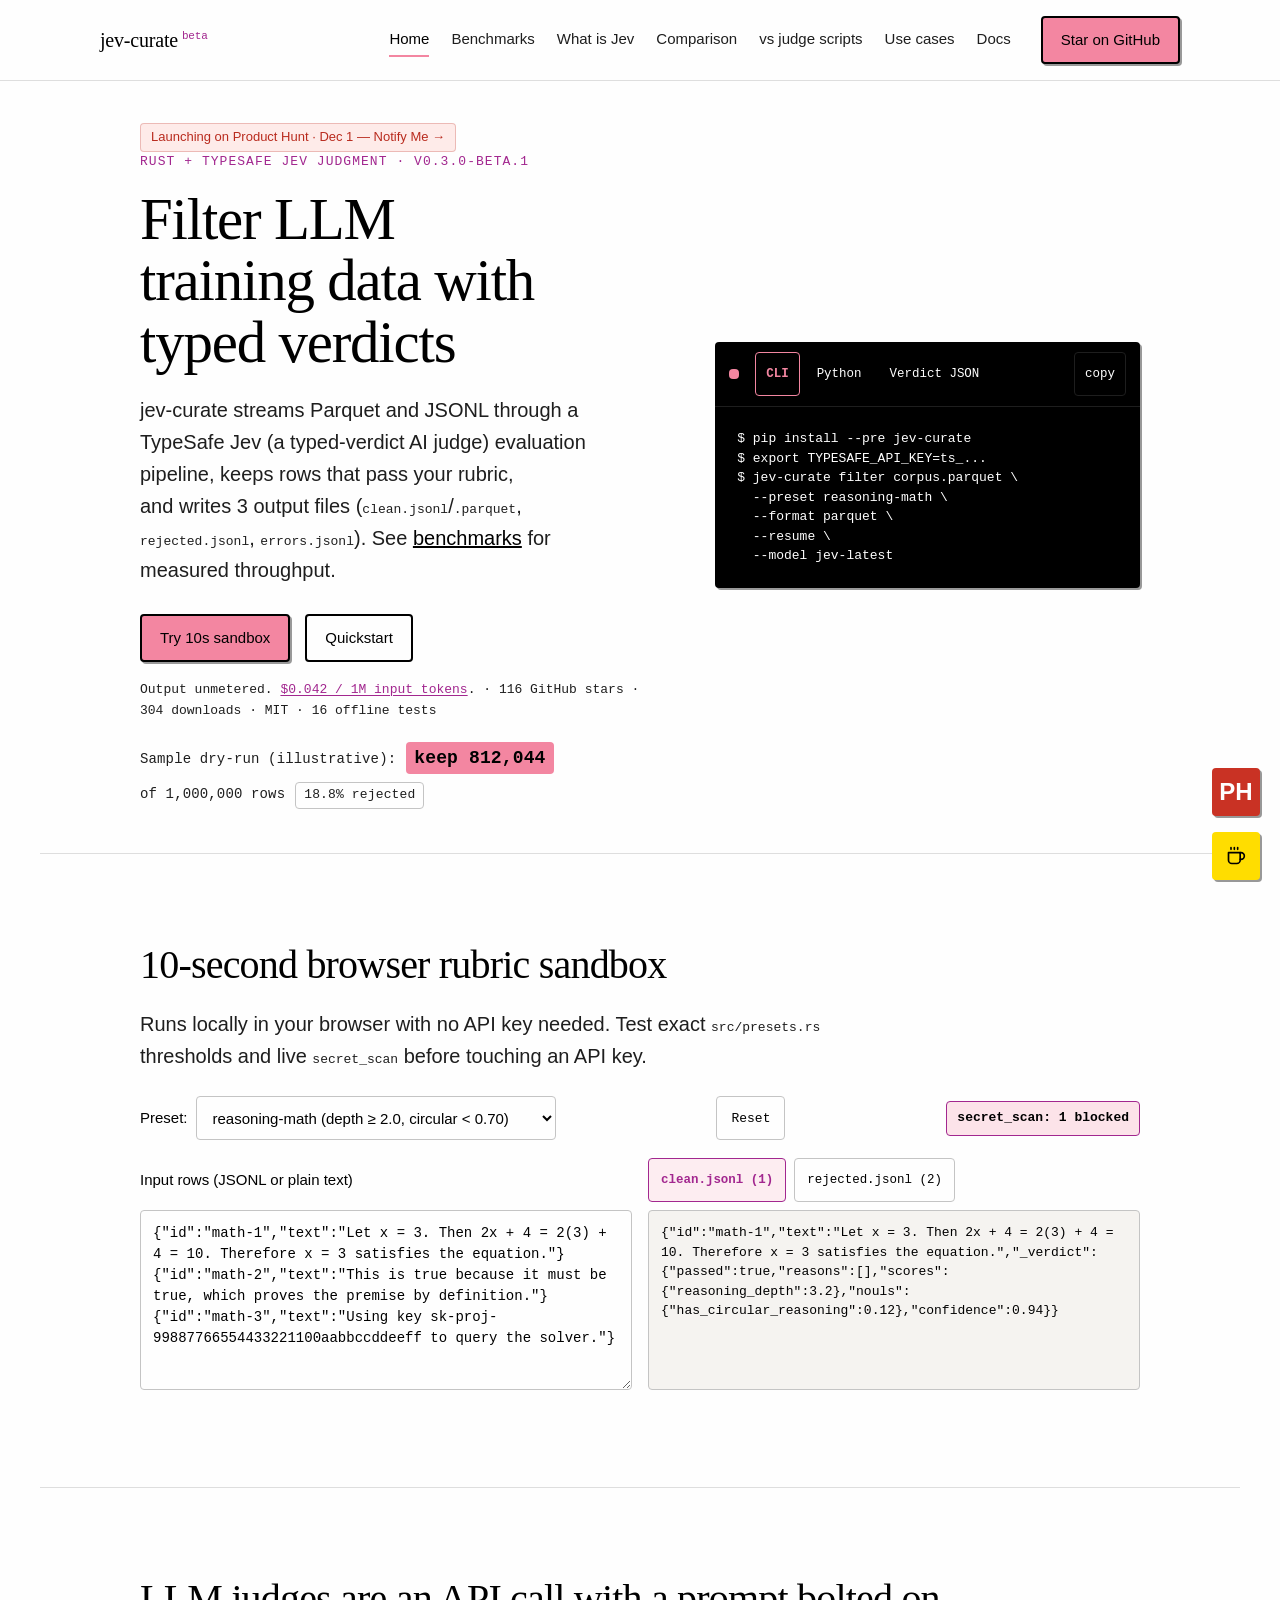
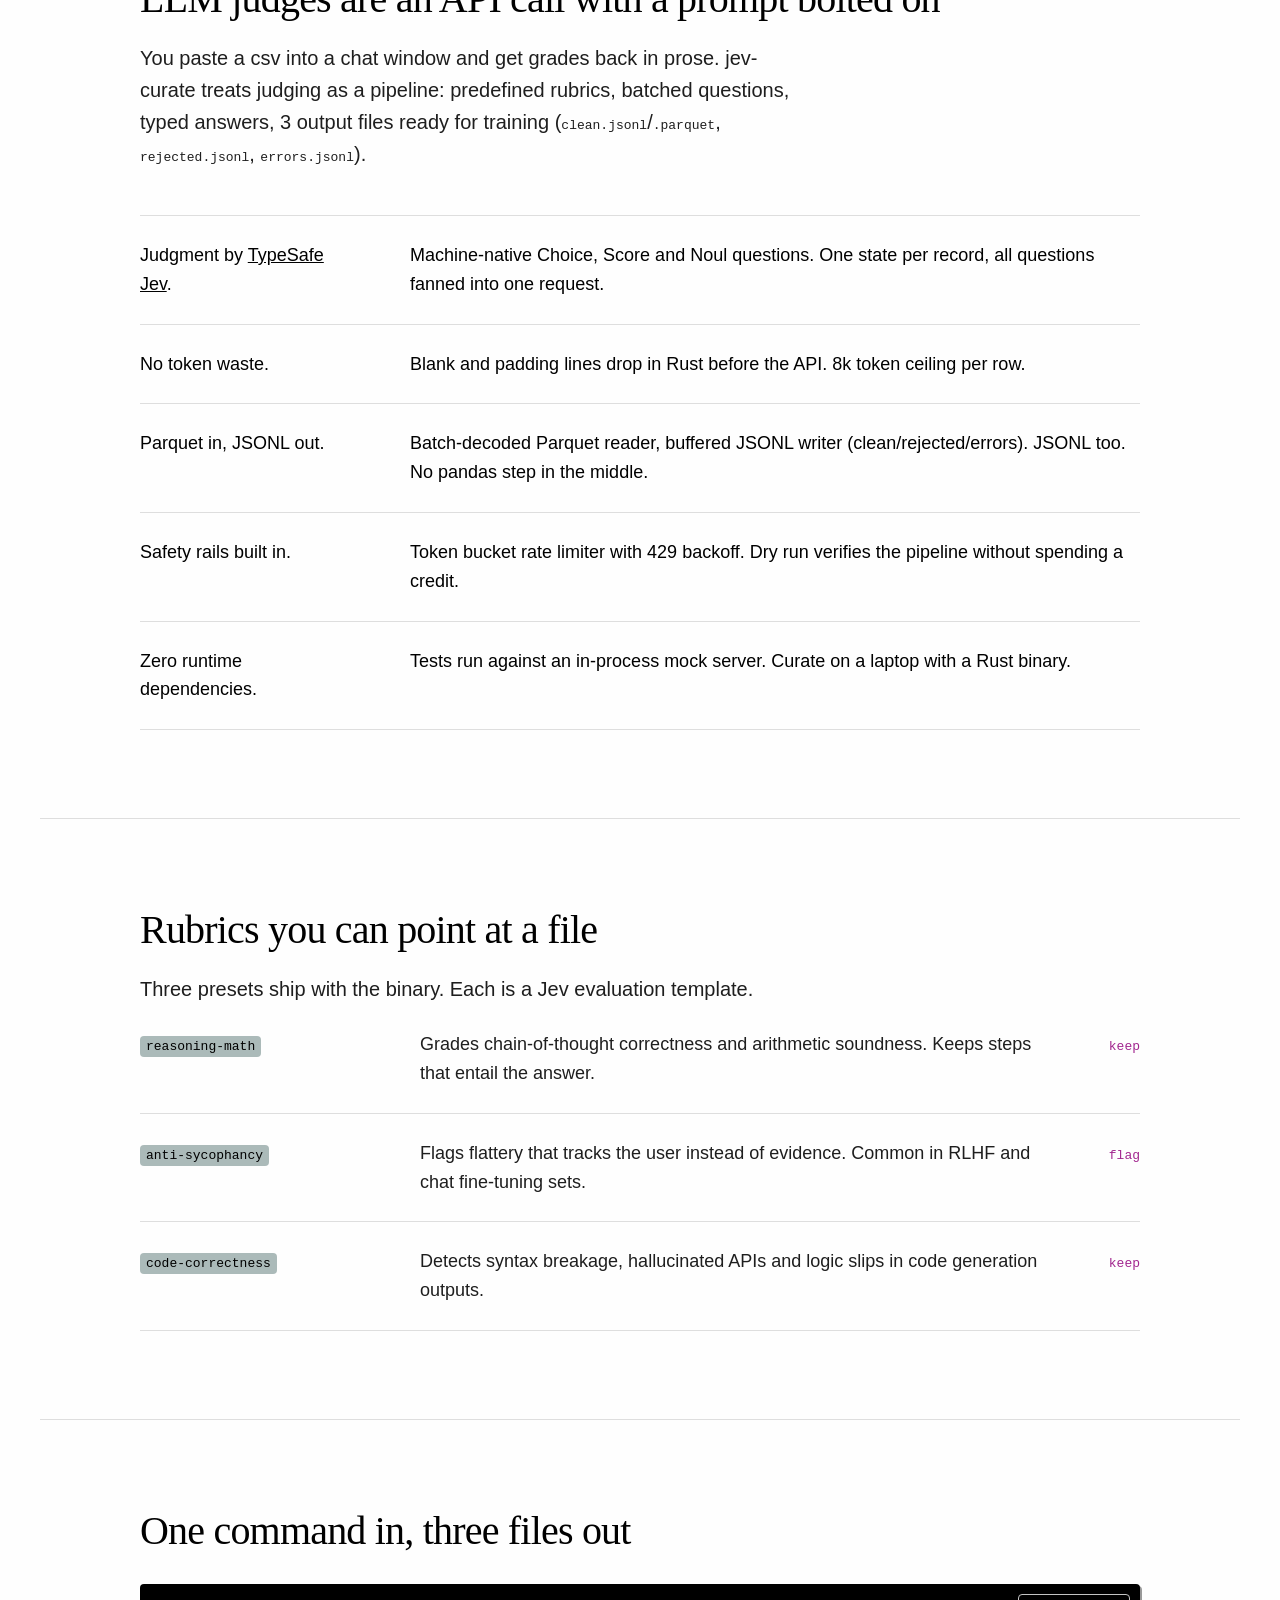
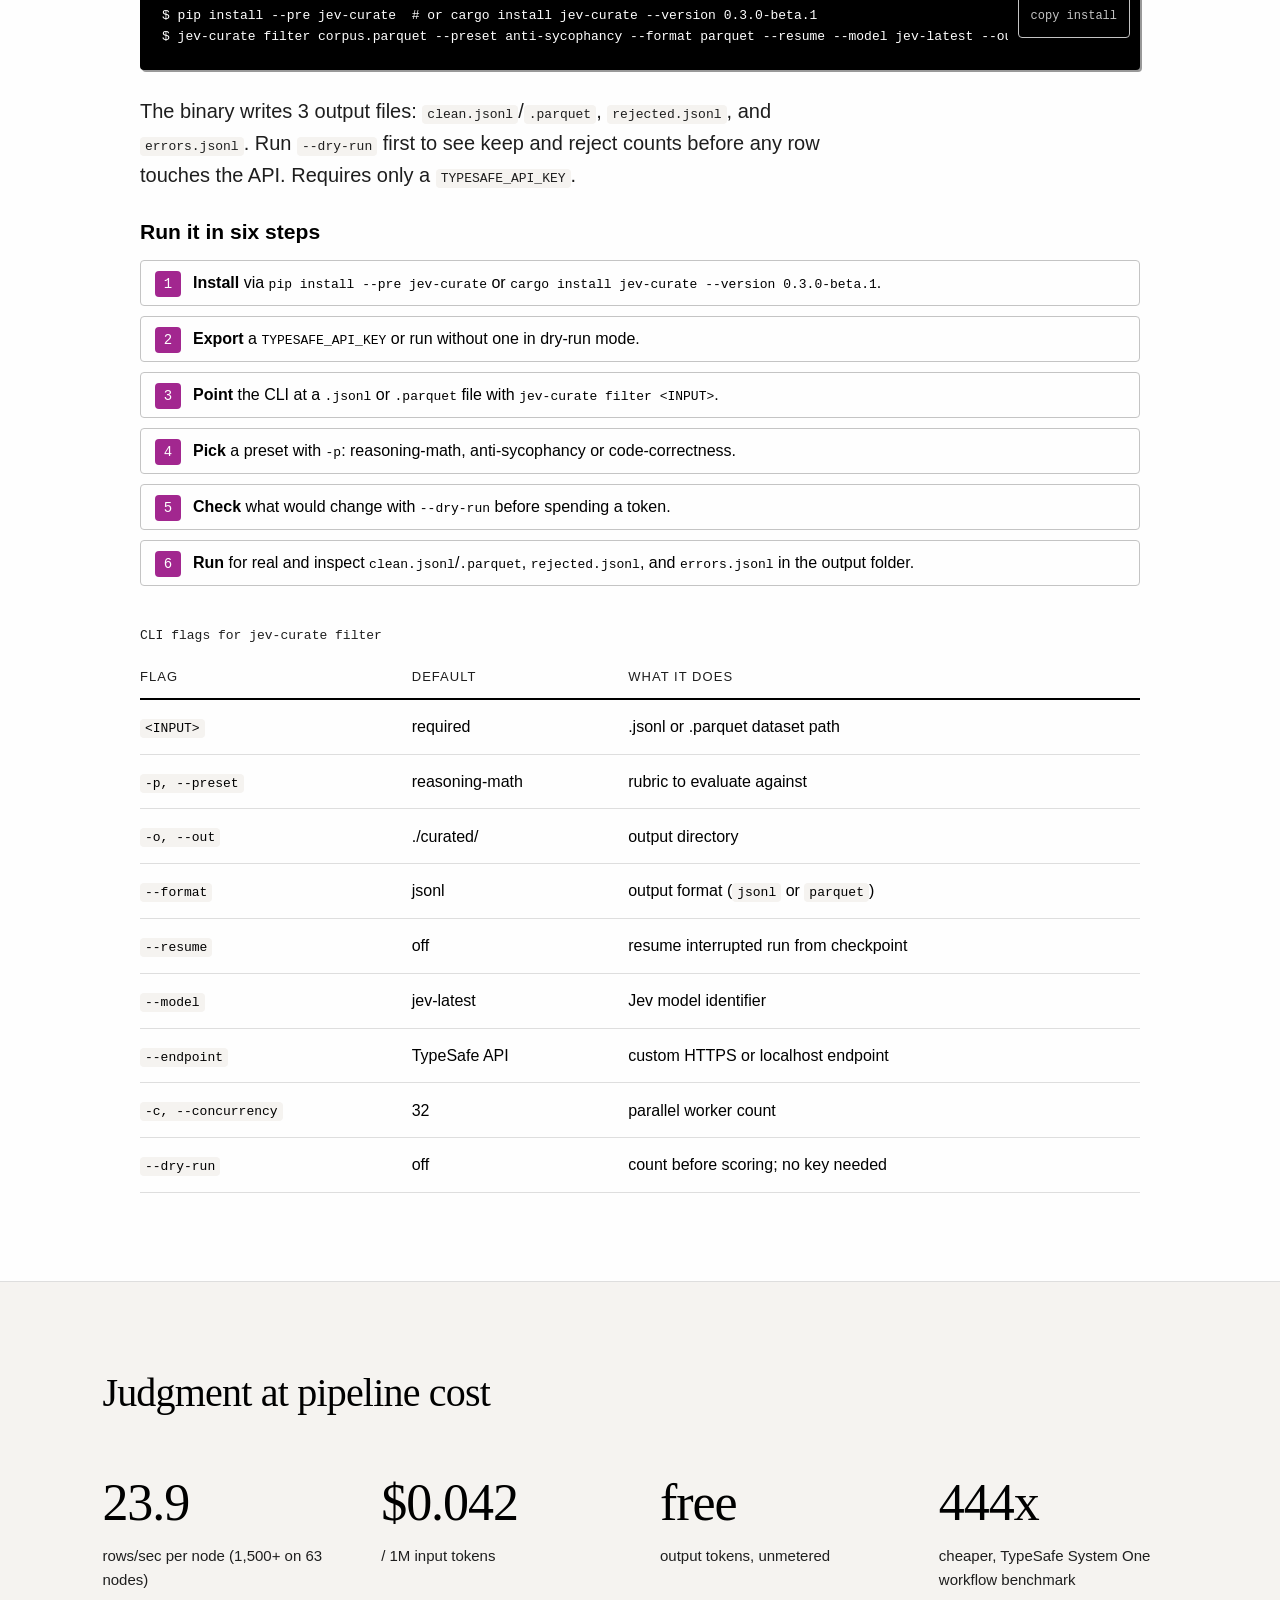
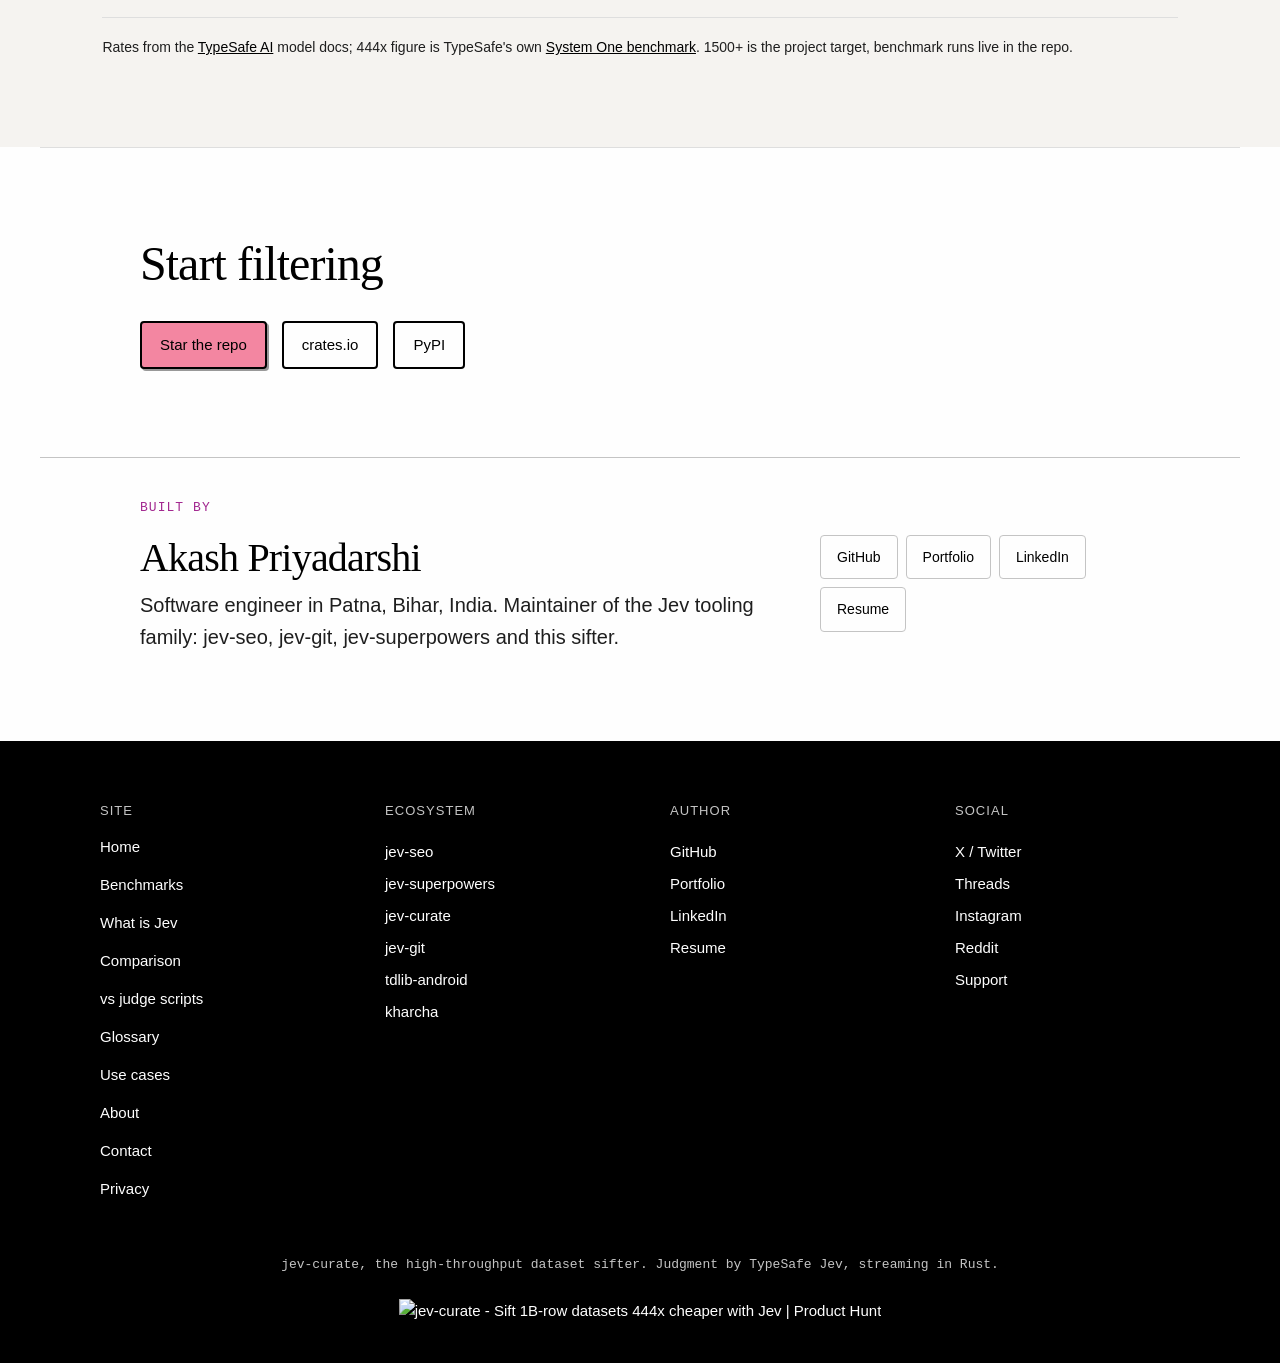
==== commit 25f62a0e: "fix(site,readme): unslop prose, fix use-cases.html output count & duplicate, add 404 skip-link" ====
--- a/site/index.html
+++ b/site/index.html
@@ -171,8 +171,8 @@
       <div class="hero-copy">
         <a class="ph-launch-banner" href="https://www.producthunt.com/products/jev-curate?launch=jev-curate" target="_blank" rel="noopener noreferrer">Launching on Product Hunt · Dec 1 — Notify Me →</a>
         <p class="eyebrow">Rust + TypeSafe Jev judgment · v0.3.0-beta.1</p>
-        <h1>Filter LLM training data with typed verdicts, not fragile prompts</h1>
-        <p class="lead">jev-curate streams Parquet and JSONL through a TypeSafe Jev (a typed-verdict AI judge) evaluation pipeline, keeps rows that pass your rubric, and writes 3 output files (<code>clean.jsonl</code>/<code>.parquet</code>, <code>rejected.jsonl</code>, <code>errors.jsonl</code>). Measured numbers in the <a href="benchmarks.html" class="lead-link">benchmarks</a>, no invented speeds.</p>
+        <h1>Filter LLM training data with typed verdicts</h1>
+        <p class="lead">jev-curate streams Parquet and JSONL through a TypeSafe Jev (a typed-verdict AI judge) evaluation pipeline, keeps rows that pass your rubric, and writes 3 output files (<code>clean.jsonl</code>/<code>.parquet</code>, <code>rejected.jsonl</code>, <code>errors.jsonl</code>). See <a href="benchmarks.html">benchmarks</a> for measured throughput.</p>
         <div class="hero-actions">
           <a class="btn btn-primary" href="#sandbox">Try 10s sandbox</a>
           <a class="btn btn-ghost" href="#quickstart">Quickstart</a>
@@ -267,10 +267,10 @@
 
     <section class="presets" id="presets">
       <h2>Rubrics you can point at a file</h2>
-      <p class="section-lead">Three presets ship with the binary. Each is a Jev evaluation template, not a regex or a rewriter.</p>
+      <p class="section-lead">Three presets ship with the binary. Each is a Jev evaluation template.</p>
       <div class="preset-row">
         <h3><code>reasoning-math</code></h3>
-        <p>Grades chain-of-thought correctness and arithmetic soundness. Keeps steps that actually entail the answer.</p>
+        <p>Grades chain-of-thought correctness and arithmetic soundness. Keeps steps that entail the answer.</p>
         <span class="check">keep</span>
       </div>
       <div class="preset-row">
@@ -344,7 +344,7 @@
     </section>
 
     <section class="cta">
-      <h2>Ship better training data tonight</h2>
+      <h2>Start filtering</h2>
       <div class="cta-actions">
         <a class="btn btn-primary" href="https://github.com/AkashPriyadarshii/jev-curate">Star the repo</a>
         <a class="btn btn-ghost" href="https://crates.io/crates/jev-curate">crates.io</a>
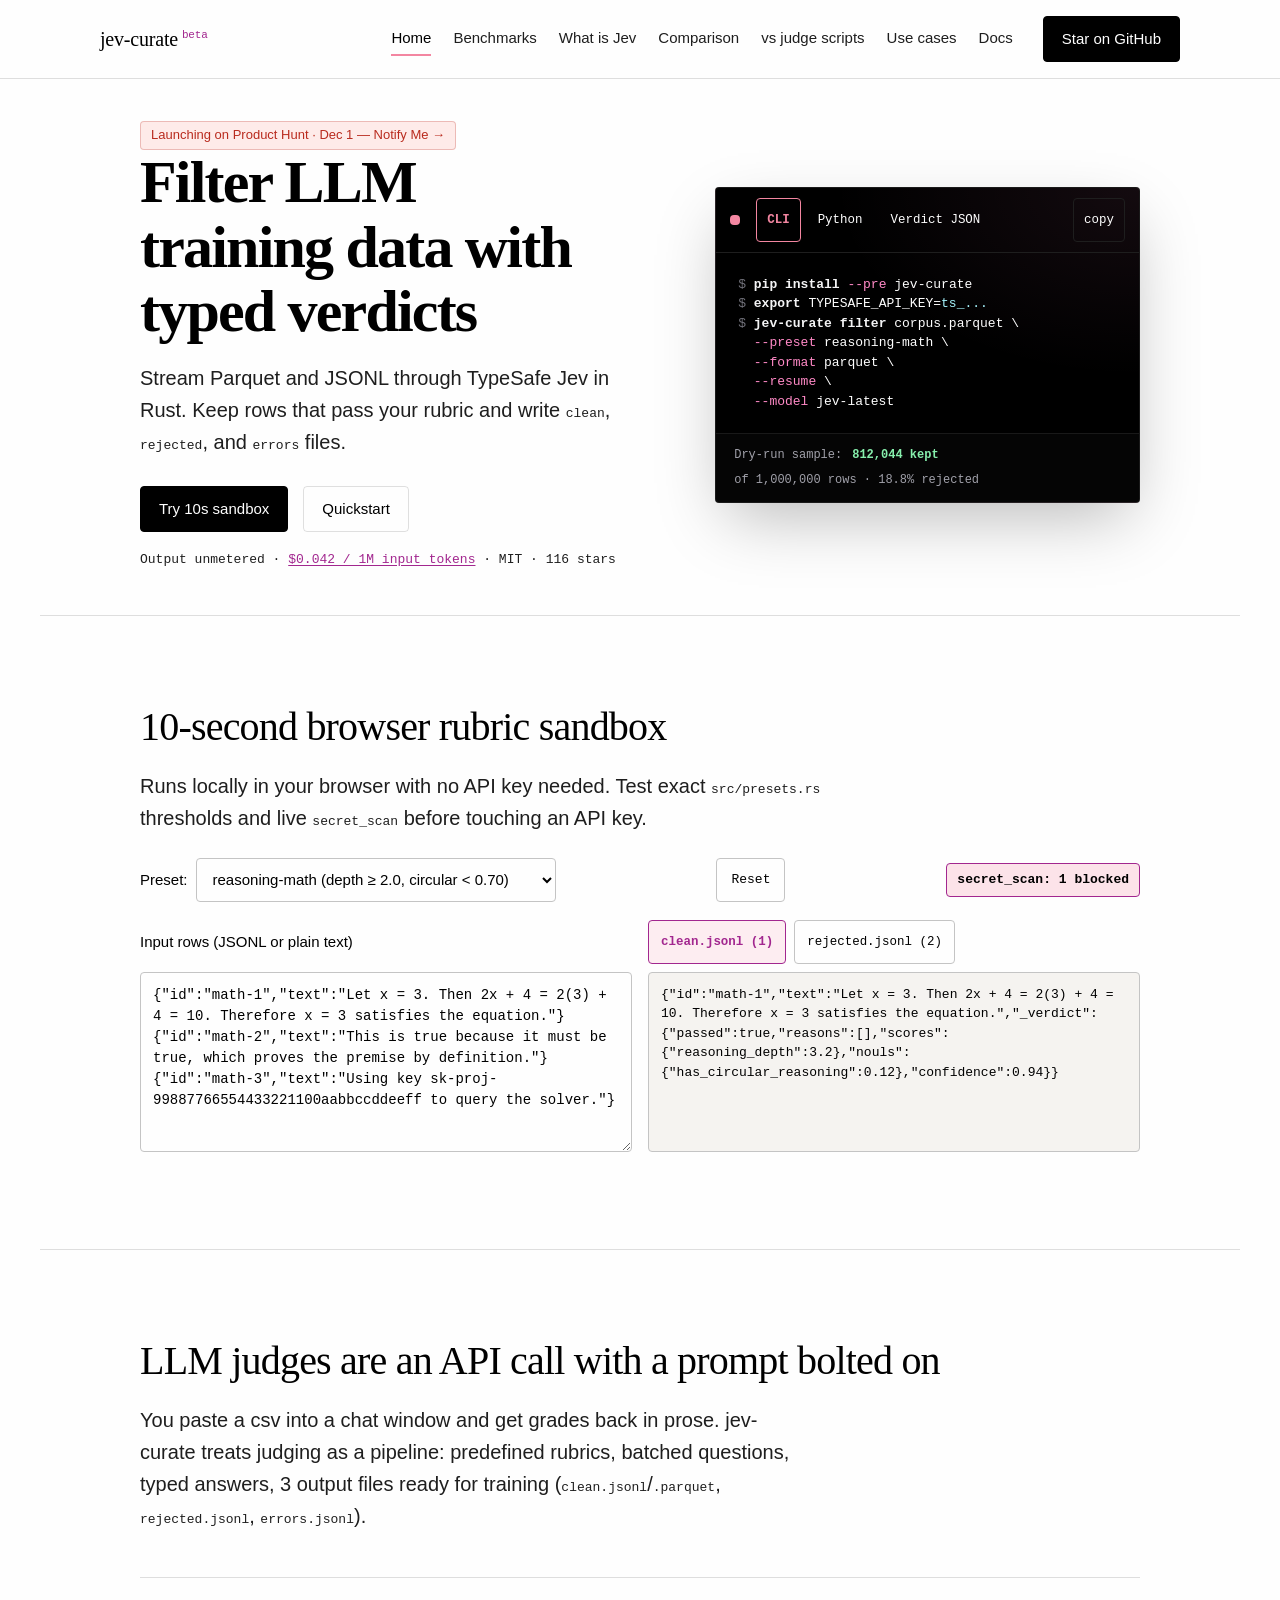
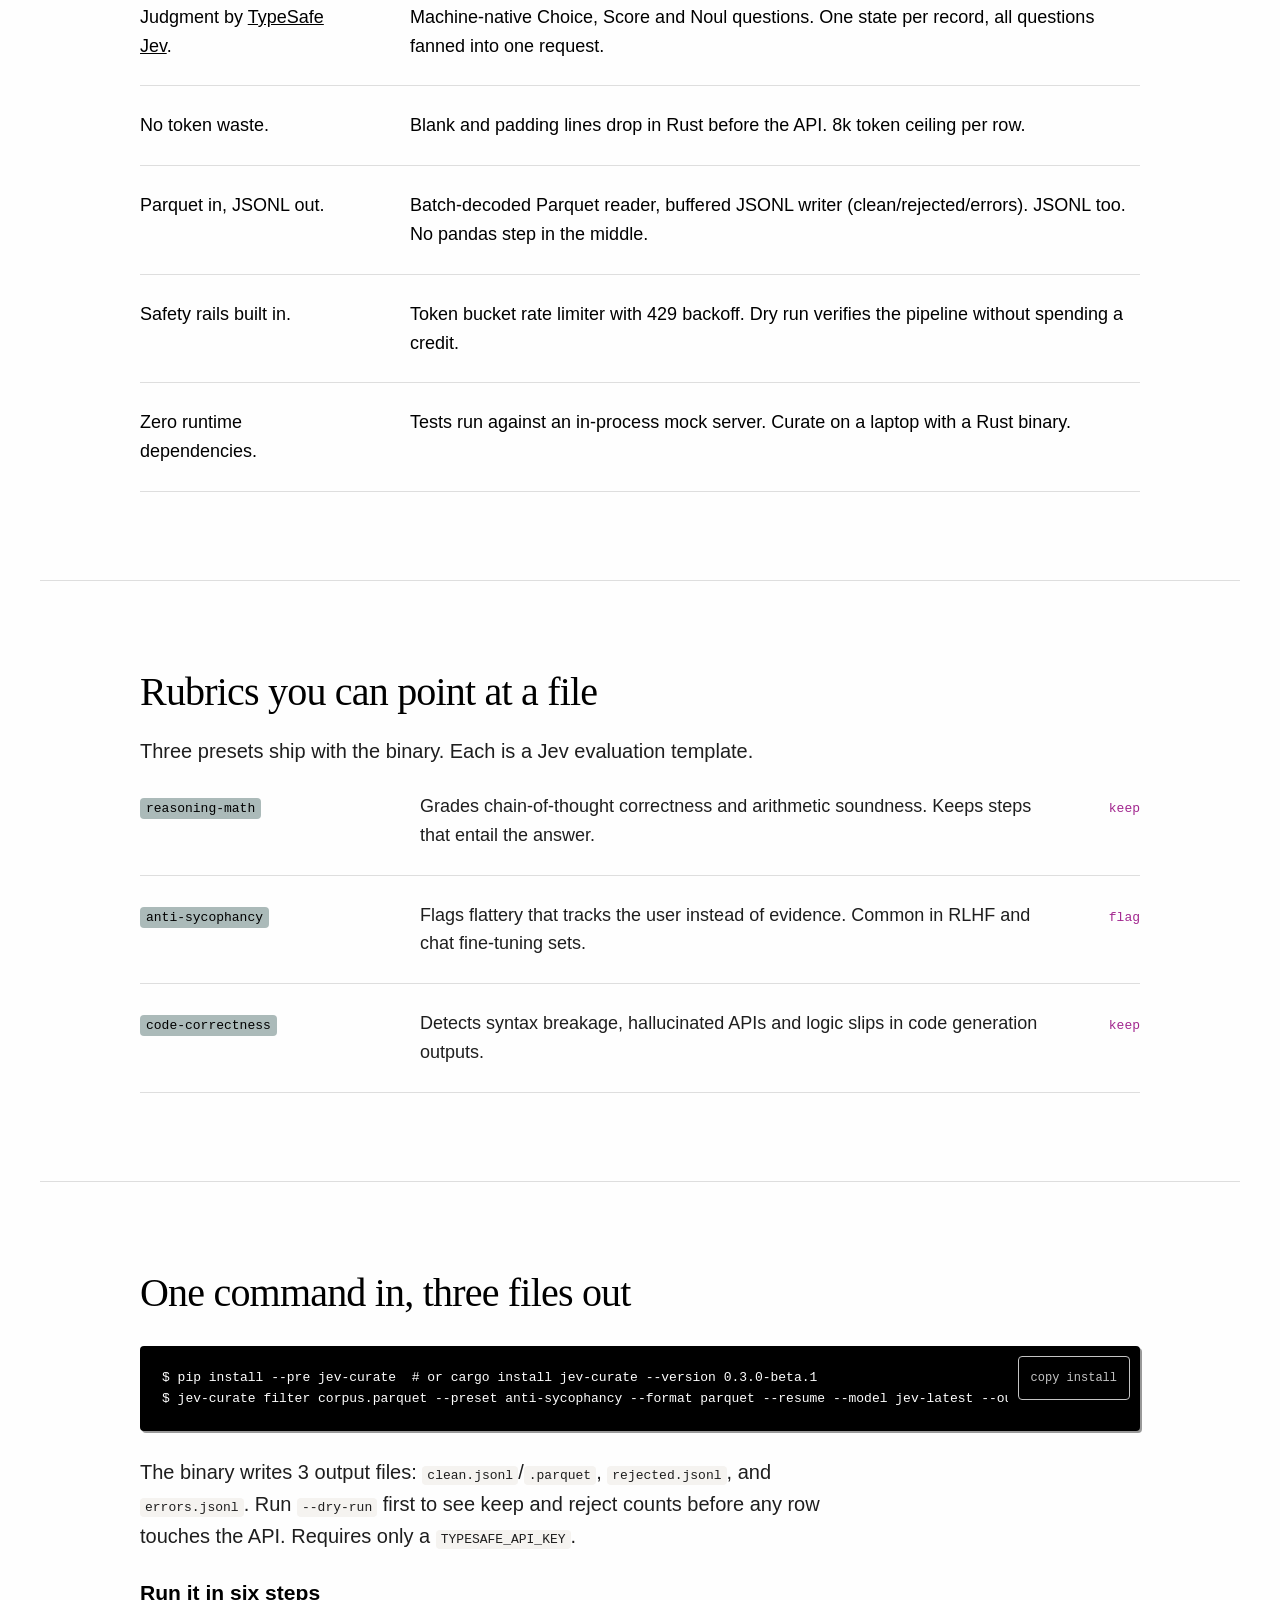
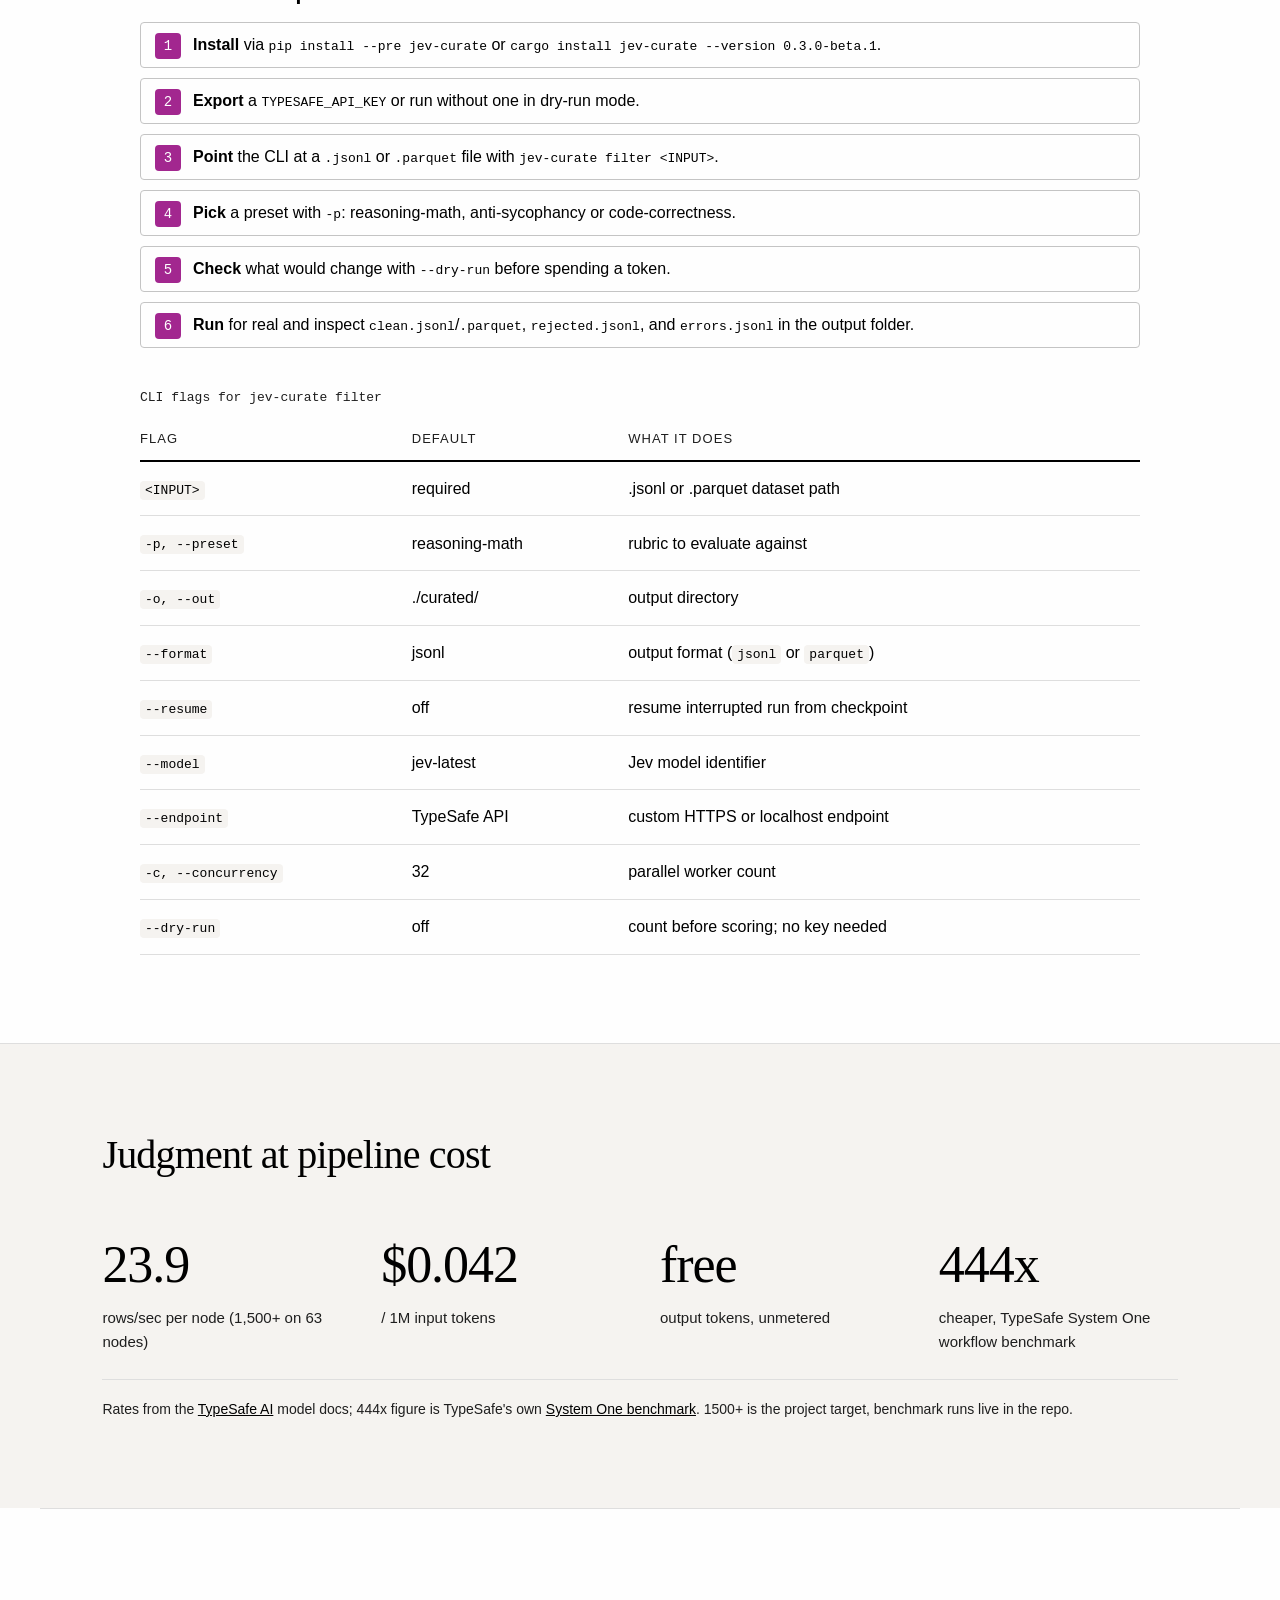
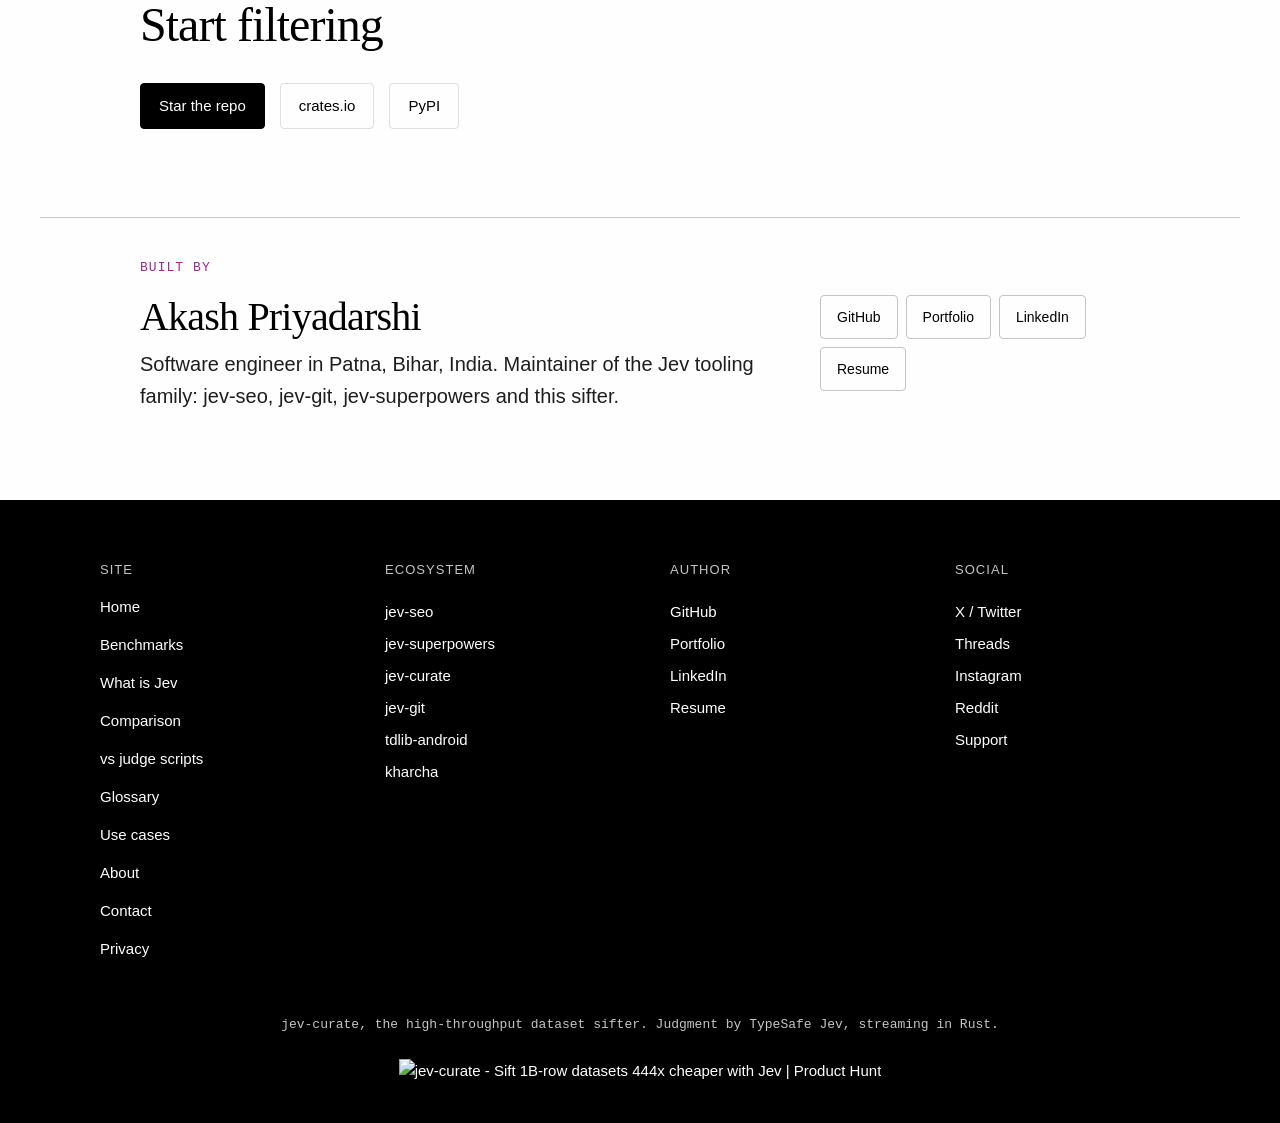
==== commit 68e30bd7: "style(site): fix mobile overflow, refine hero hierarchy, buttons, and terminal card" ====
--- a/site/index.html
+++ b/site/index.html
@@ -170,20 +170,13 @@
     <section class="hero">
       <div class="hero-copy">
         <a class="ph-launch-banner" href="https://www.producthunt.com/products/jev-curate?launch=jev-curate" target="_blank" rel="noopener noreferrer">Launching on Product Hunt · Dec 1 — Notify Me →</a>
-        <p class="eyebrow">Rust + TypeSafe Jev judgment · v0.3.0-beta.1</p>
         <h1>Filter LLM training data with typed verdicts</h1>
-        <p class="lead">jev-curate streams Parquet and JSONL through a TypeSafe Jev (a typed-verdict AI judge) evaluation pipeline, keeps rows that pass your rubric, and writes 3 output files (<code>clean.jsonl</code>/<code>.parquet</code>, <code>rejected.jsonl</code>, <code>errors.jsonl</code>). See <a href="benchmarks.html">benchmarks</a> for measured throughput.</p>
+        <p class="lead">Stream Parquet and JSONL through TypeSafe Jev in Rust. Keep rows that pass your rubric and write <code>clean</code>, <code>rejected</code>, and <code>errors</code> files.</p>
         <div class="hero-actions">
           <a class="btn btn-primary" href="#sandbox">Try 10s sandbox</a>
           <a class="btn btn-ghost" href="#quickstart">Quickstart</a>
         </div>
-        <p class="hero-note">Output unmetered. <a href="https://docs.typesafe.ai/models.md">$0.042 / 1M input tokens</a>. · 116 GitHub stars · 304 downloads · MIT · 16 offline tests</p>
-        <div class="verdict" role="group" aria-label="Sample dry-run keep and reject counts (illustrative)">
-          <span class="judge-dim">Sample dry-run (illustrative):</span>
-          <span class="judge">keep 812,044</span>
-          <span class="judge-dim">of 1,000,000 rows</span>
-          <span class="judge-line">18.8% rejected</span>
-        </div>
+        <p class="hero-note">Output unmetered · <a href="https://docs.typesafe.ai/models.md">$0.042 / 1M input tokens</a> · MIT · 116 stars</p>
       </div>
       <div class="terminal" aria-label="Interactive hero terminal">
         <div class="terminal-bar">
@@ -196,29 +189,34 @@
           <button class="hero-copy-btn" type="button">copy</button>
         </div>
         <div id="hero-panel-cli" class="hero-panel" role="tabpanel" aria-labelledby="hero-tab-cli" data-panel="cli">
-          <pre><code>$ pip install --pre jev-curate
-$ export TYPESAFE_API_KEY=ts_...
-$ jev-curate filter corpus.parquet \
-  --preset reasoning-math \
-  --format parquet \
-  --resume \
-  --model jev-latest</code></pre>
+          <pre><code><span class="tok-prompt">$</span> <span class="tok-cmd">pip install</span> <span class="tok-flag">--pre</span> jev-curate
+<span class="tok-prompt">$</span> <span class="tok-cmd">export</span> TYPESAFE_API_KEY=<span class="tok-str">ts_...</span>
+<span class="tok-prompt">$</span> <span class="tok-cmd">jev-curate filter</span> corpus.parquet \
+  <span class="tok-flag">--preset</span> reasoning-math \
+  <span class="tok-flag">--format</span> parquet \
+  <span class="tok-flag">--resume</span> \
+  <span class="tok-flag">--model</span> jev-latest</code></pre>
         </div>
         <div id="hero-panel-python" class="hero-panel" role="tabpanel" aria-labelledby="hero-tab-python" data-panel="python" hidden>
-          <pre><code>from jev_curate import PyJevCurator
-
-curator = PyJevCurator(api_key="your-api-key", preset="reasoning-math")
-stats = curator.filter_file("corpus.parquet", out="./curated")
-print(stats["passed"], stats["rejected"])</code></pre>
+          <pre><code><span class="tok-kw">from</span> jev_curate <span class="tok-kw">import</span> PyJevCurator
+
+curator = PyJevCurator(api_key=<span class="tok-str">"your-api-key"</span>, preset=<span class="tok-str">"reasoning-math"</span>)
+stats = curator.filter_file(<span class="tok-str">"corpus.parquet"</span>, out=<span class="tok-str">"./curated"</span>)
+<span class="tok-cmd">print</span>(stats[<span class="tok-str">"passed"</span>], stats[<span class="tok-str">"rejected"</span>])</code></pre>
         </div>
         <div id="hero-panel-verdict" class="hero-panel" role="tabpanel" aria-labelledby="hero-tab-verdict" data-panel="verdict" hidden>
           <pre><code>{
-  "passed": true,
-  "scores": { "reasoning_depth": 3.2 },
-  "nouls": { "has_circular_reasoning": 0.12 },
-  "rejection_reasons": [],
-  "input_tokens": 148
+  <span class="tok-key">"passed"</span>: <span class="tok-kw">true</span>,
+  <span class="tok-key">"scores"</span>: { <span class="tok-key">"reasoning_depth"</span>: <span class="tok-num">3.2</span> },
+  <span class="tok-key">"nouls"</span>: { <span class="tok-key">"has_circular_reasoning"</span>: <span class="tok-num">0.12</span> },
+  <span class="tok-key">"rejection_reasons"</span>: [],
+  <span class="tok-key">"input_tokens"</span>: <span class="tok-num">148</span>
 }</code></pre>
+        </div>
+        <div class="terminal-footer" role="group" aria-label="Sample dry-run keep and reject counts (illustrative)">
+          <span class="terminal-stat-label">Dry-run sample:</span>
+          <span class="terminal-stat-keep">812,044 kept</span>
+          <span class="terminal-stat-dim">of 1,000,000 rows · 18.8% rejected</span>
         </div>
       </div>
     </section>
@@ -414,7 +412,6 @@
 
   <script defer src="script.js"></script>
   <script defer src="sandbox.js"></script>
-<a class="ph-float" href="https://www.producthunt.com/products/jev-curate?launch=jev-curate" target="_blank" rel="noopener noreferrer" aria-label="jev-curate on Product Hunt (Launching Dec 1)" title="Product Hunt Launch — Dec 1"><span aria-hidden="true">PH</span></a>
-<a class="bmc-float" href="https://buymeacoffee.com/AkashPriyadarshi" target="_blank" rel="noopener noreferrer" aria-label="Support my work on Buy Me a Coffee" title="Fuel the next build"><svg viewBox="0 0 24 24" fill="none" stroke="currentColor" stroke-width="2" stroke-linecap="round" stroke-linejoin="round" aria-hidden="true"><path d="M17 8h1a4 4 0 1 1 0 8h-1" /><path d="M3 8h14v9a4 4 0 0 1-4 4H7a4 4 0 0 1-4-4Z" /><line x1="6" x2="6" y1="2" y2="4" /><line x1="10" x2="10" y1="2" y2="4" /><line x1="14" x2="14" y1="2" y2="4" /></svg></a>  <img referrerpolicy="no-referrer-when-downgrade" src="https://static.scarf.sh/a.png?x-pxid=ce1c0ae3-34fa-4e5c-9716-6732d0401758" alt="" width="1" height="1" style="display:none" />
+  <img referrerpolicy="no-referrer-when-downgrade" src="https://static.scarf.sh/a.png?x-pxid=ce1c0ae3-34fa-4e5c-9716-6732d0401758" alt="" width="1" height="1" style="display:none" />
 </body>
 </html>
--- a/site/style.css
+++ b/site/style.css
@@ -219,19 +219,24 @@
   font-weight: 500;
   text-decoration: none;
   cursor: pointer;
-  border: 2px solid var(--ink);
+  border: 1px solid rgba(0, 0, 0, 0.12);
   user-select: none;
   -webkit-user-select: none;
-  transition: transform 120ms var(--ease), box-shadow 200ms var(--ease), background-color 200ms var(--ease);
+  transition: transform 120ms var(--ease), box-shadow 200ms var(--ease), background-color 200ms var(--ease), border-color 200ms var(--ease);
 }
 
 .btn-primary {
-  background: var(--pink);
+  background: var(--ink);
+  color: var(--substrate);
+  border-color: var(--ink);
+  box-shadow: none;
+}
+
+.btn-ghost {
+  background: transparent;
   color: var(--ink);
-  box-shadow: var(--shadow);
-}
-
-.btn-ghost { background: transparent; }
+  border: 1px solid rgba(0, 0, 0, 0.12);
+}
 
 .btn:not(:disabled):active {
   transform: scale(0.96);
@@ -274,11 +279,11 @@
 
 .hero h1 {
   font-family: var(--display);
-  font-size: clamp(44px, 4.6vw, 66px);
-  font-weight: 500;
-  line-height: 1.05;
-  letter-spacing: -0.02em;
-  margin-bottom: 20px;
+  font-size: clamp(2.1rem, 5vw, 3.75rem);
+  font-weight: 700;
+  line-height: 1.08;
+  letter-spacing: -0.03em;
+  margin-bottom: 18px;
   text-wrap: balance;
 }
 
@@ -308,10 +313,12 @@
 
 /* terminal & interactive tabs */
 .terminal {
-  background: var(--ink);
+  position: relative;
+  background: radial-gradient(120% 100% at 100% 0%, rgba(255, 137, 198, 0.08) 0%, rgba(17, 17, 17, 0) 60%), var(--ink);
   color: var(--substrate);
   border-radius: var(--radius);
-  box-shadow: var(--shadow);
+  border: 1px solid rgba(255, 255, 255, 0.1);
+  box-shadow: 0 24px 64px -12px rgba(0, 0, 0, 0.28), 0 0 0 1px rgba(255, 255, 255, 0.06);
   overflow: hidden;
   max-width: 100%;
   min-width: 0;
@@ -373,13 +380,44 @@
 
 .terminal pre {
   padding: 22px;
+  max-width: 100%;
   overflow-x: auto;
   line-height: 1.5;
   white-space: pre-wrap;
   overflow-wrap: break-word;
 }
 
+pre {
+  max-width: 100%;
+  overflow-x: auto;
+}
+
 .terminal code { color: var(--substrate); }
+
+.tok-prompt { color: #71717a; user-select: none; }
+.tok-cmd { color: #f4f4f5; font-weight: 600; }
+.tok-flag { color: #ff89c6; }
+.tok-str { color: #a5f3fc; }
+.tok-kw { color: #c4b5fd; }
+.tok-key { color: #93c5fd; }
+.tok-num { color: #fde68a; font-variant-numeric: tabular-nums; }
+
+.terminal-footer {
+  display: flex;
+  flex-wrap: wrap;
+  align-items: baseline;
+  gap: 6px 10px;
+  padding: 12px 18px;
+  border-top: 1px solid rgba(255, 255, 255, 0.08);
+  background: rgba(255, 255, 255, 0.02);
+  font-family: var(--mono);
+  font-size: 12px;
+  font-variant-numeric: tabular-nums;
+}
+
+.terminal-stat-label { color: #a1a1aa; }
+.terminal-stat-keep { color: #86efac; font-weight: 600; }
+.terminal-stat-dim { color: #a1a1aa; }
 
 /* sections */
 section {
@@ -1025,8 +1063,13 @@
   .site-nav a:hover,
   .nav-links a:hover { border-bottom-color: var(--pink); }
   .btn-primary:hover {
-    transform: translate(1px, 1px);
-    box-shadow: 1px 1px 0 rgba(0, 0, 0, 0.4);
+    background: #27272a;
+    border-color: #27272a;
+    box-shadow: none;
+  }
+  .btn-ghost:hover {
+    background: rgba(0, 0, 0, 0.04);
+    border-color: rgba(0, 0, 0, 0.24);
   }
   .btn-ghost:hover { background: var(--grey-4); box-shadow: var(--shadow); }
   .hero-note a:hover,
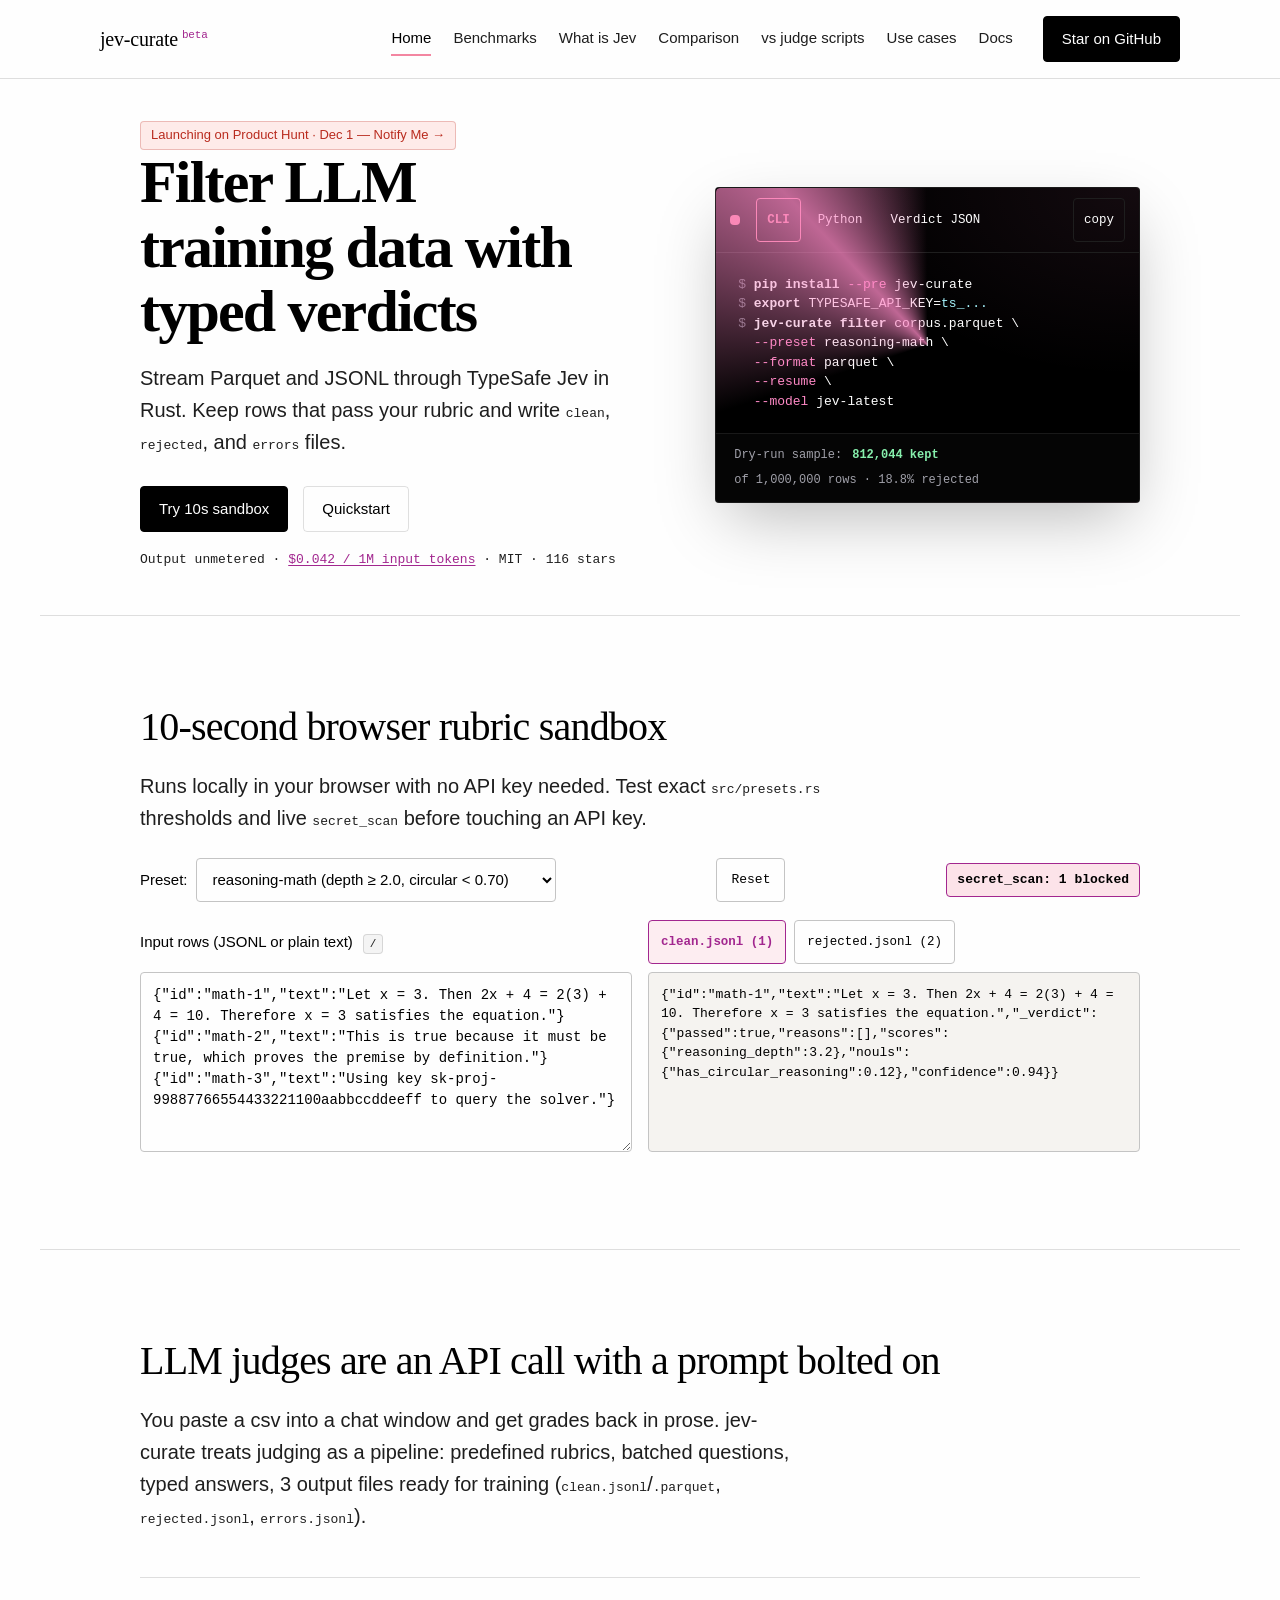
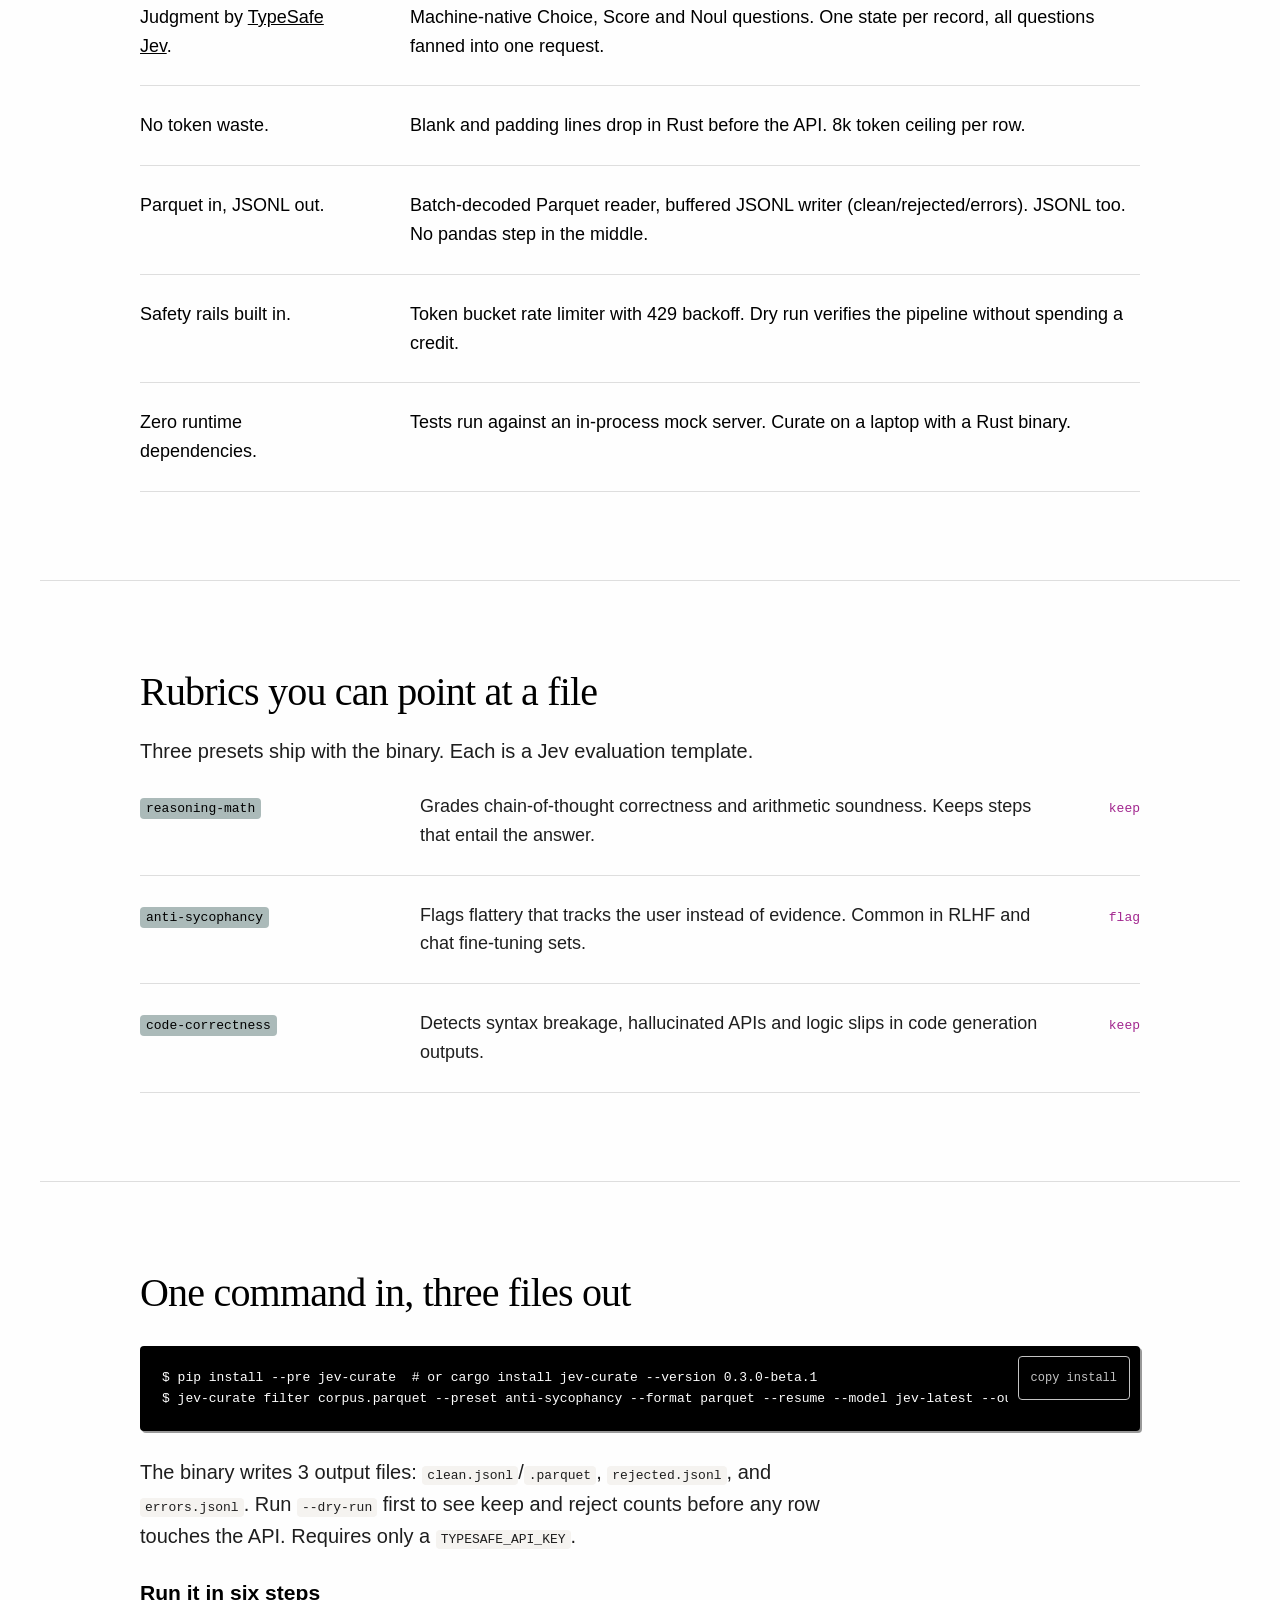
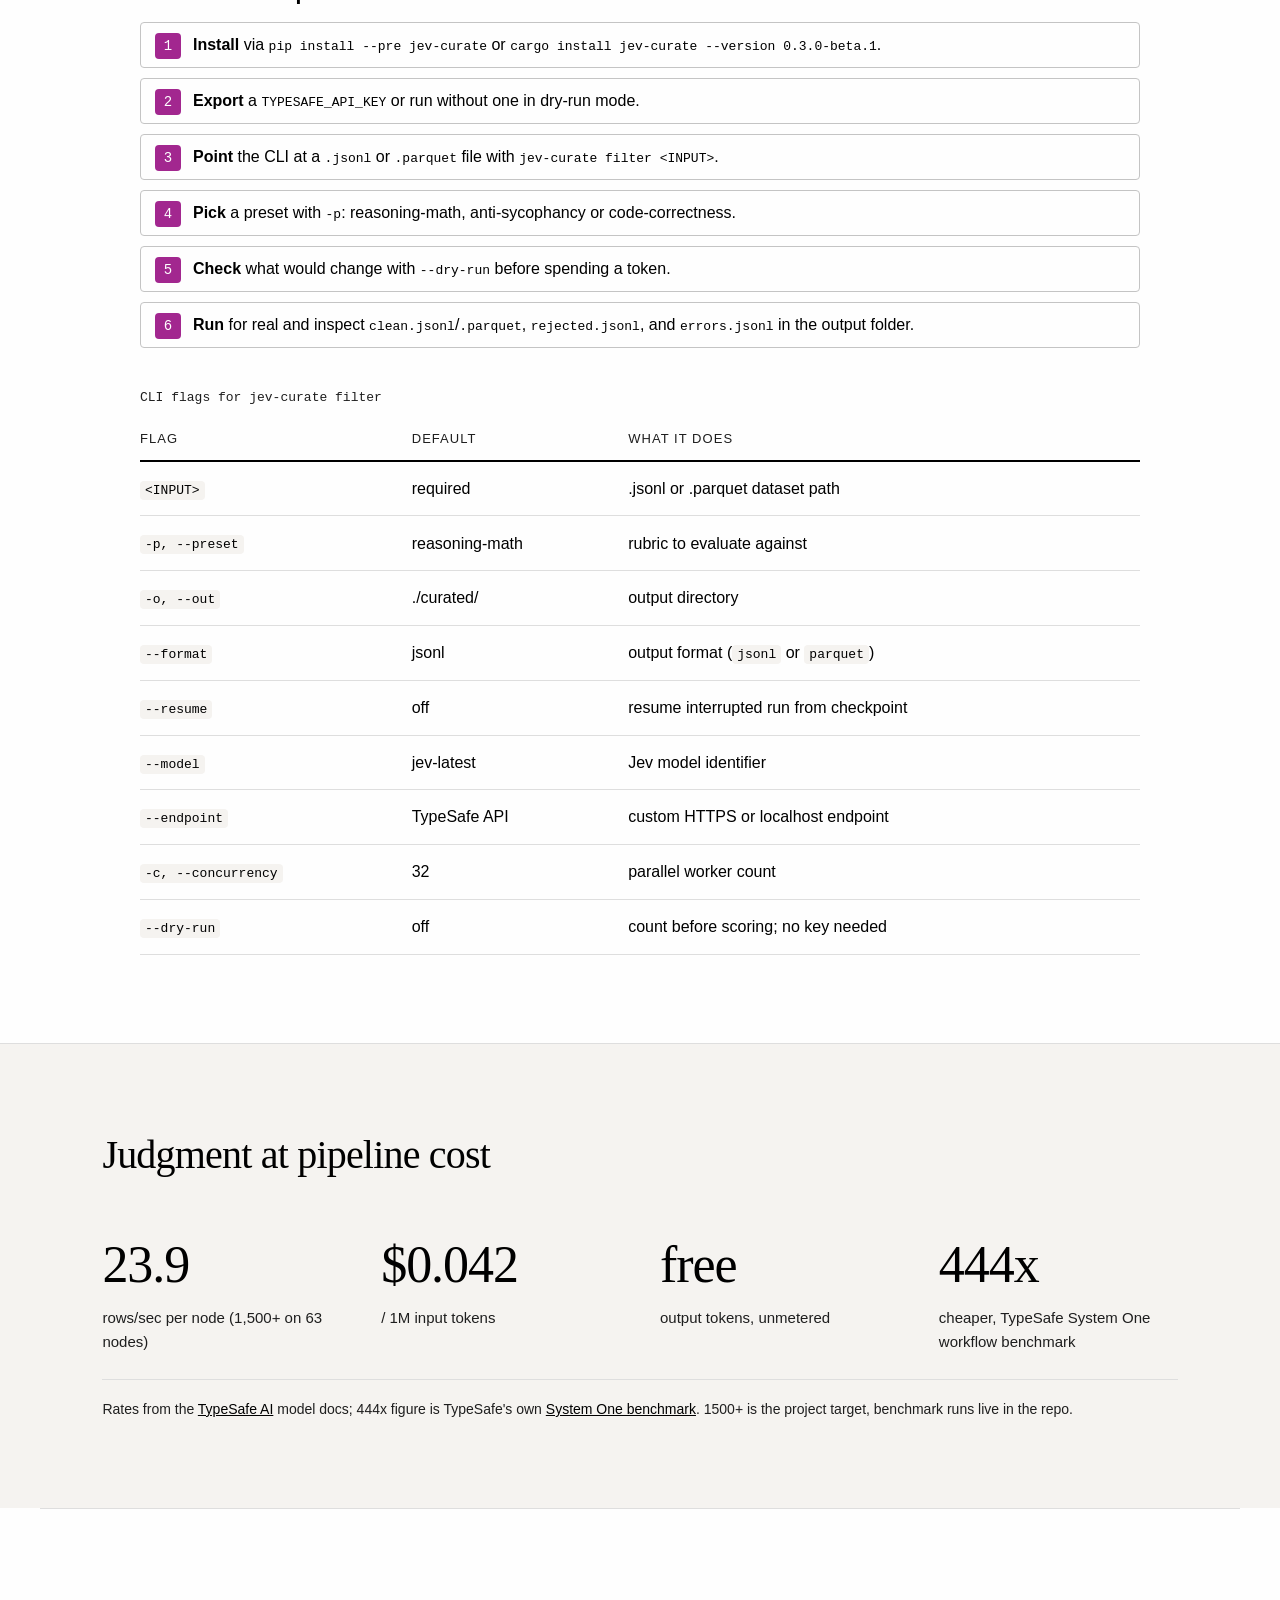
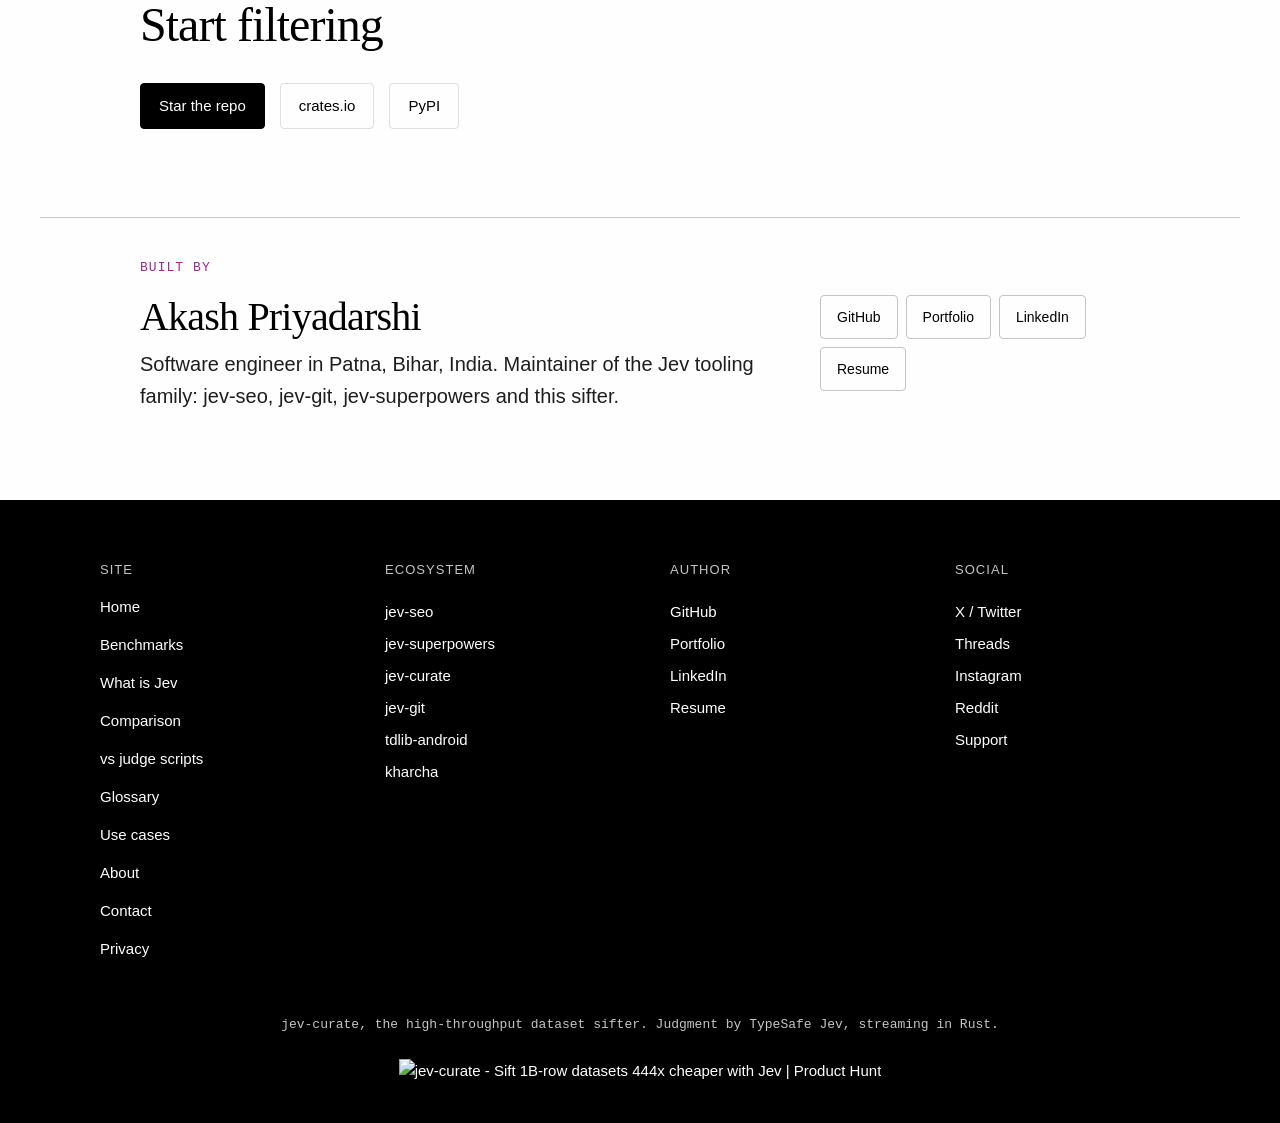
==== commit a5c93402: "feat(site): add UI/UX micro-interactions, toast, roving tabs, shimmer, scroll progress, and / shortc" ====
--- a/site/index.html
+++ b/site/index.html
@@ -138,6 +138,7 @@
   <script defer src="/_vercel/insights/script.js"></script>
 </head>
 <body>
+  <div class="scroll-progress" aria-hidden="true"></div>
   <a class="skip-link" href="#main">Skip to main content</a>
   <header class="site-header">
     <a class="logo" href="index.html">jev-curate<sup>beta</sup></a>
@@ -237,7 +238,7 @@
       </div>
       <div class="sandbox-grid">
         <div class="sandbox-pane">
-          <label class="sandbox-label" for="sandbox-input">Input rows (JSONL or plain text)</label>
+          <label class="sandbox-label" for="sandbox-input">Input rows (JSONL or plain text) <kbd class="kbd-hint" title="Press / to focus">/</kbd></label>
           <textarea id="sandbox-input" rows="7" spellcheck="false"></textarea>
         </div>
         <div class="sandbox-pane">
@@ -410,6 +411,7 @@
     <p class="footer-ph"><a href="https://www.producthunt.com/products/jev-curate?embed=true&utm_source=badge-featured&utm_medium=badge&utm_campaign=badge-jev-curate" target="_blank" rel="noopener noreferrer"><img loading="lazy" decoding="async" alt="jev-curate - Sift 1B-row datasets 444x cheaper with Jev | Product Hunt" width="250" height="54" src="https://api.producthunt.com/widgets/embed-image/v1/featured.svg?post_id=1272040&theme=light&t=1791323078281"></a></p>
   </footer>
 
+  <div id="toast-region" class="toast-region" aria-live="polite" aria-atomic="true"></div>
   <script defer src="script.js"></script>
   <script defer src="sandbox.js"></script>
   <img referrerpolicy="no-referrer-when-downgrade" src="https://static.scarf.sh/a.png?x-pxid=ce1c0ae3-34fa-4e5c-9716-6732d0401758" alt="" width="1" height="1" style="display:none" />
--- a/site/style.css
+++ b/site/style.css
@@ -150,7 +150,11 @@
 }
 
 /* mobile drawer & toggle — hidden on desktop */
-#mobile-nav { display: none !important; }
+#mobile-nav {
+  display: none !important;
+  transition: transform 0.5s cubic-bezier(0.32, 0.72, 0, 1);
+  will-change: transform;
+}
 
 .nav-links {
   display: flex;
@@ -238,8 +242,12 @@
   border: 1px solid rgba(0, 0, 0, 0.12);
 }
 
-.btn:not(:disabled):active {
-  transform: scale(0.96);
+.btn:not(:disabled):active,
+.hero-tab:not(:disabled):active,
+.hero-copy-btn:not(:disabled):active,
+.copy-btn:not(:disabled):active,
+.sandbox-out-tab:not(:disabled):active {
+  transform: scale(0.97);
 }
 
 .ph-launch-banner {
@@ -552,6 +560,8 @@
 }
 
 .sandbox-out-tab {
+  font-variant-numeric: tabular-nums;
+  transition: transform 150ms ease-out, color 150ms ease-out, border-color 150ms ease-out;
   min-height: 44px;
   padding: 6px 12px;
   background: var(--substrate);
@@ -1196,5 +1206,128 @@
 
 @media print {
   .ph-float,
-  .bmc-float { display: none; }
-}
+  .bmc-float,
+  .scroll-progress,
+  .toast-region { display: none; }
+}
+
+/* motion-primitives: 2px top scroll-progress bar */
+.scroll-progress {
+  position: fixed;
+  top: 0;
+  left: 0;
+  width: 100%;
+  height: 2px;
+  background: var(--pink);
+  transform-origin: 0 50%;
+  transform: scaleX(0);
+  z-index: 100;
+  pointer-events: none;
+}
+
+@supports (animation-timeline: scroll()) {
+  @media (prefers-reduced-motion: no-preference) {
+    .scroll-progress {
+      animation: scroll-progress-grow linear both;
+      animation-timeline: scroll();
+    }
+  }
+}
+
+@keyframes scroll-progress-grow {
+  from { transform: scaleX(0); }
+  to { transform: scaleX(1); }
+}
+
+/* magicui: pure-CSS shimmer on .ph-launch-banner & 1px mask-composite border beam on .terminal */
+@media (prefers-reduced-motion: no-preference) {
+  .ph-launch-banner {
+    position: relative;
+    overflow: hidden;
+  }
+  .ph-launch-banner::after {
+    content: "";
+    position: absolute;
+    inset: 0;
+    background: linear-gradient(110deg, transparent 25%, rgba(255, 255, 255, 0.55) 50%, transparent 75%);
+    transform: translateX(-100%);
+    animation: ph-shimmer 4.5s ease-in-out infinite;
+    pointer-events: none;
+  }
+  .terminal::after {
+    content: "";
+    position: absolute;
+    inset: 0;
+    padding: 1px;
+    border-radius: inherit;
+    background: conic-gradient(from var(--beam-angle, 0deg), transparent 70%, rgba(255, 137, 198, 0.75) 88%, transparent 100%);
+    -webkit-mask: linear-gradient(#fff 0 0) content-box, linear-gradient(#fff 0 0);
+    -webkit-mask-composite: xor;
+    mask: linear-gradient(#fff 0 0) content-box, linear-gradient(#fff 0 0);
+    mask-composite: intersect;
+    pointer-events: none;
+    animation: border-beam-spin 8s linear infinite;
+  }
+}
+
+@property --beam-angle {
+  syntax: "<angle>";
+  initial-value: 0deg;
+  inherits: false;
+}
+
+@keyframes ph-shimmer {
+  0%, 60% { transform: translateX(-100%); }
+  100% { transform: translateX(100%); }
+}
+
+@keyframes border-beam-spin {
+  to { --beam-angle: 360deg; }
+}
+
+/* sonner: bottom-right copy feedback toast */
+.toast-region {
+  position: fixed;
+  bottom: 20px;
+  right: 20px;
+  z-index: 90;
+  display: flex;
+  flex-direction: column;
+  gap: 8px;
+  pointer-events: none;
+}
+
+.toast {
+  background: var(--ink);
+  color: var(--substrate);
+  border: 1px solid rgba(255, 255, 255, 0.14);
+  border-radius: 8px;
+  padding: 10px 14px;
+  font-family: var(--mono);
+  font-size: 13px;
+  box-shadow: 0 12px 32px rgba(0, 0, 0, 0.22);
+  animation: toast-in 200ms ease-out both;
+}
+
+@keyframes toast-in {
+  from { opacity: 0; transform: translateY(8px); }
+  to { opacity: 1; transform: translateY(0); }
+}
+
+/* cmdk + ui: compact kbd hint pill */
+.kbd-hint {
+  display: inline-flex;
+  align-items: center;
+  justify-content: center;
+  min-width: 20px;
+  height: 20px;
+  padding: 0 5px;
+  margin-left: 6px;
+  font-family: var(--mono);
+  font-size: 11px;
+  line-height: 1;
+  color: var(--grey-1);
+  background: rgba(0, 0, 0, 0.04);
+  border: 1px solid rgba(0, 0, 0, 0.12);
+  border-radius: 4px;
+}
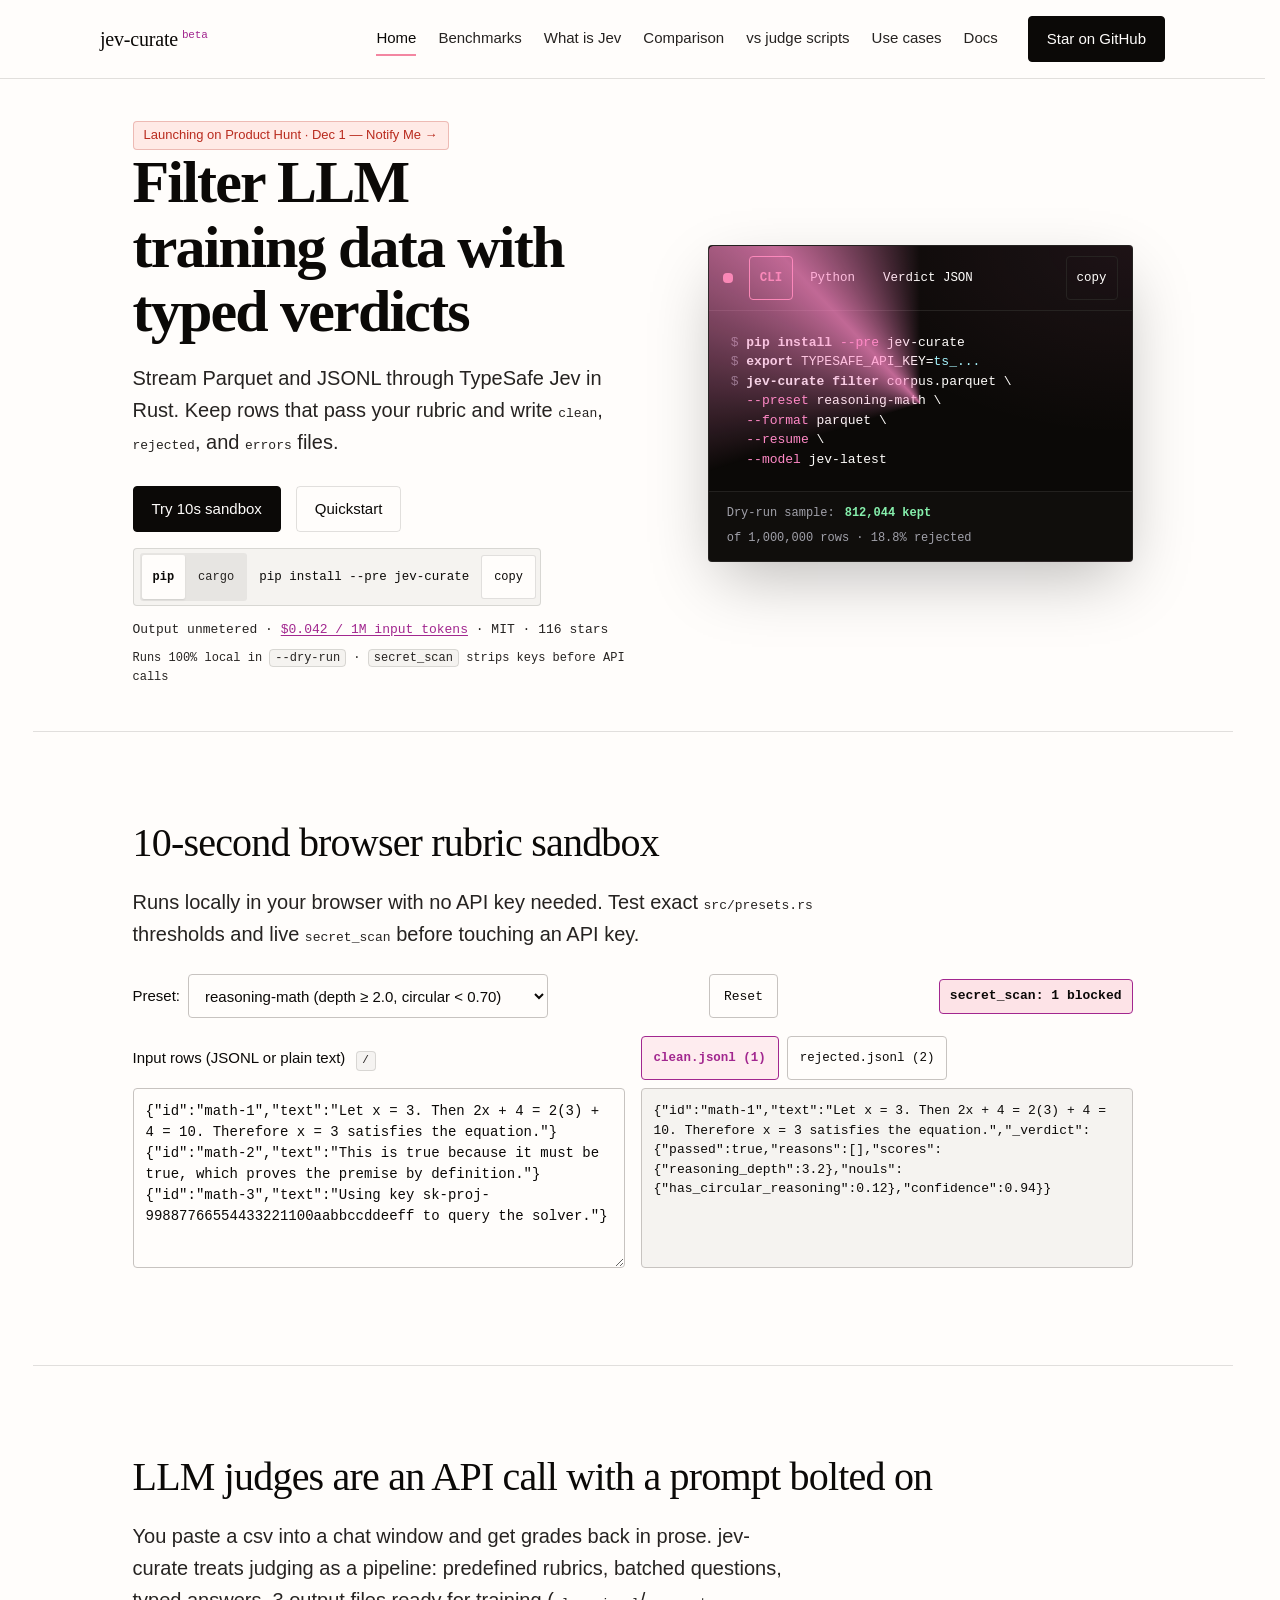
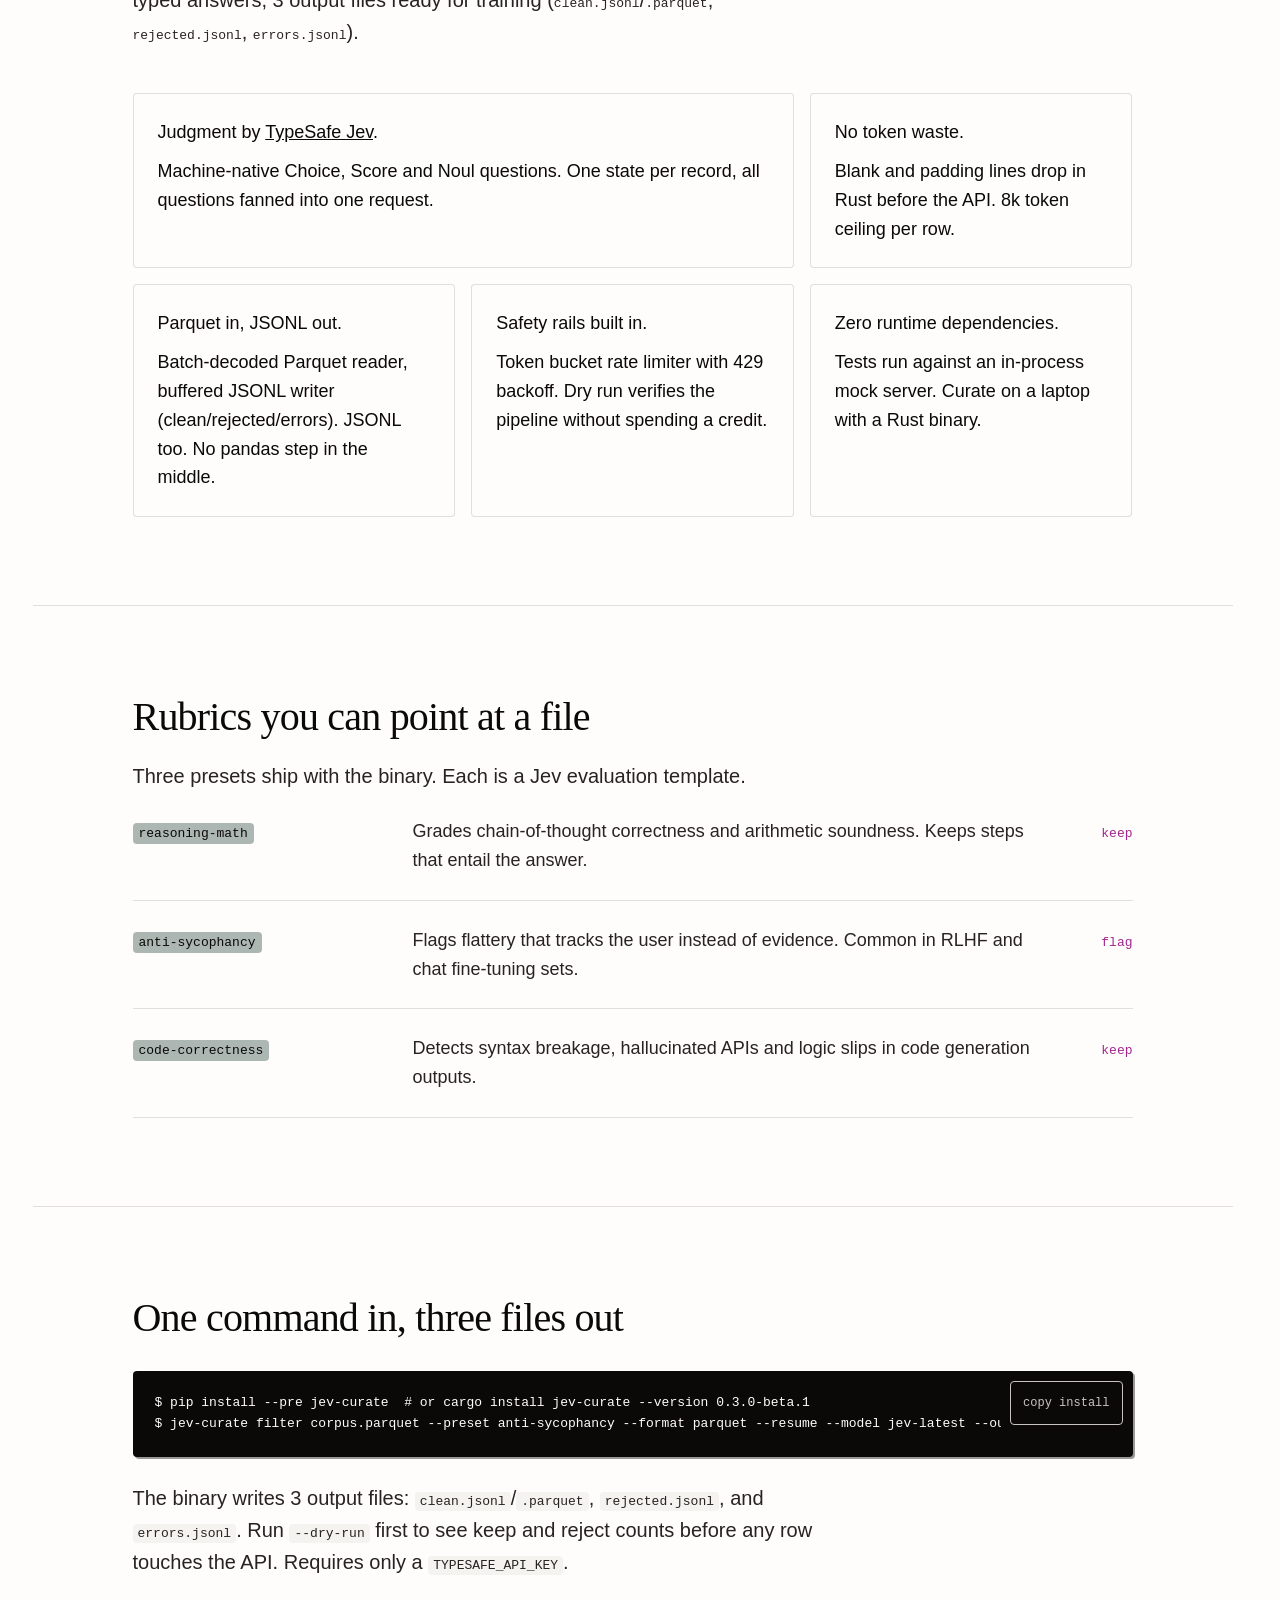
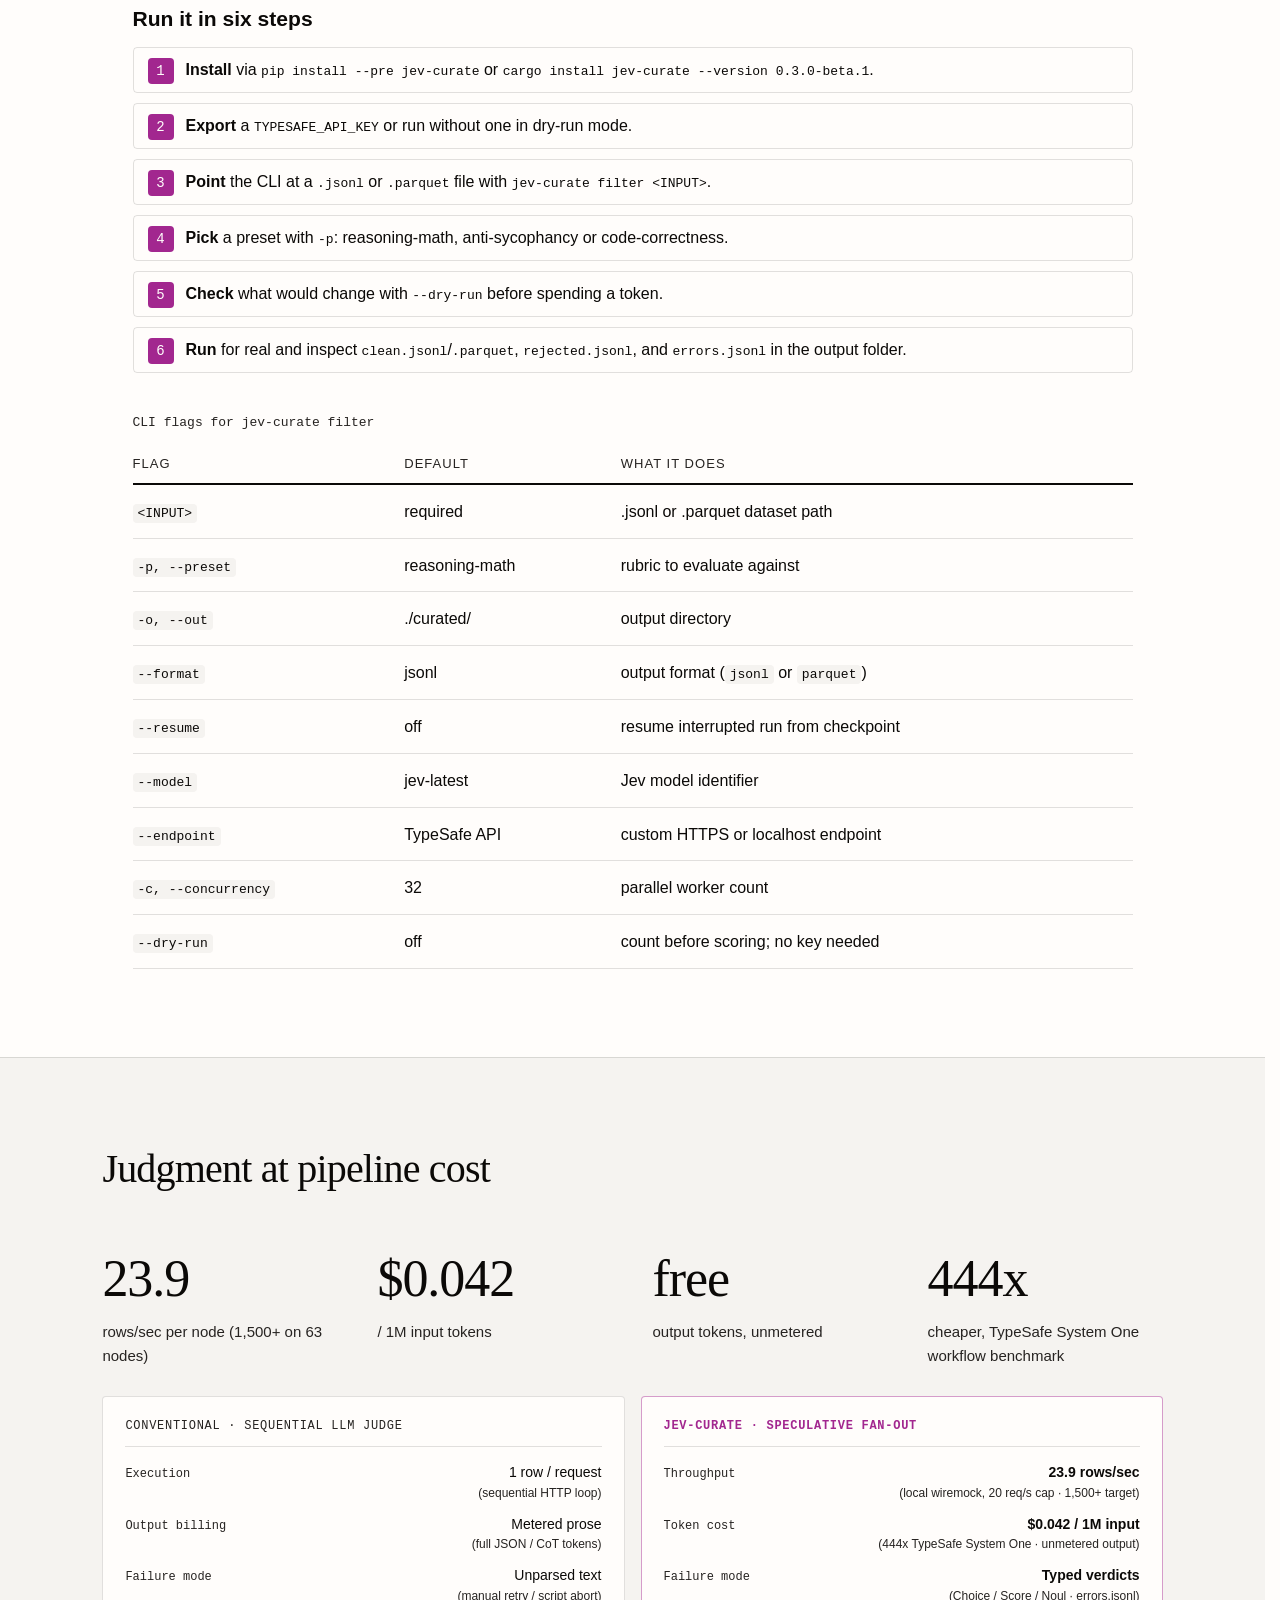
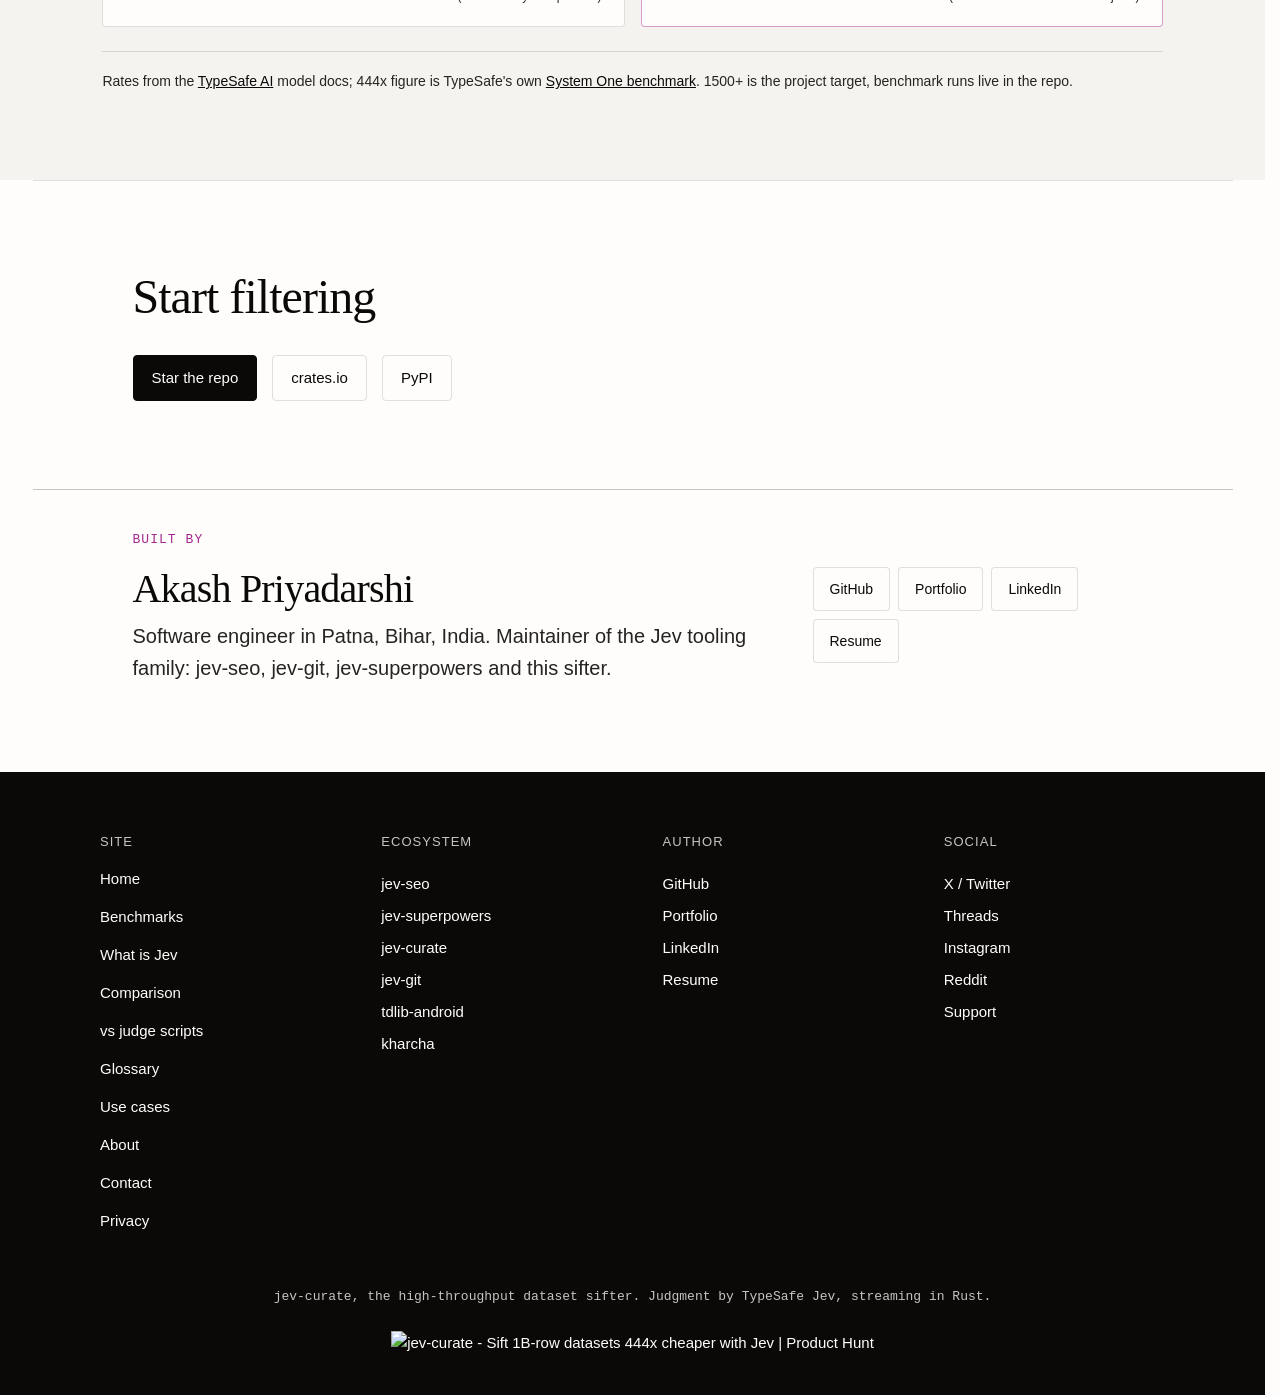
==== commit ceffdb6f: "feat(site): M frontend upgrade (OKLCH, Bento, MPA view transitions, install bar, audit fixes)" ====
--- a/site/index.html
+++ b/site/index.html
@@ -177,7 +177,16 @@
           <a class="btn btn-primary" href="#sandbox">Try 10s sandbox</a>
           <a class="btn btn-ghost" href="#quickstart">Quickstart</a>
         </div>
+        <div class="install-bar" role="group" aria-label="Install command">
+          <div class="install-toggle" role="group" aria-label="Package manager">
+            <button type="button" class="install-pkg is-active" data-pkg="pip" data-cmd="pip install --pre jev-curate" aria-pressed="true">pip</button>
+            <button type="button" class="install-pkg" data-pkg="cargo" data-cmd="cargo install jev-curate --version 0.3.0-beta.1" aria-pressed="false">cargo</button>
+          </div>
+          <code class="install-cmd" id="hero-install-cmd">pip install --pre jev-curate</code>
+          <button type="button" class="install-copy" id="hero-install-copy" aria-label="Copy install command"><span class="copy-label">copy</span></button>
+        </div>
         <p class="hero-note">Output unmetered · <a href="https://docs.typesafe.ai/models.md">$0.042 / 1M input tokens</a> · MIT · 116 stars</p>
+        <p class="trust-line">Runs 100% local in <code>--dry-run</code> · <code>secret_scan</code> strips keys before API calls</p>
       </div>
       <div class="terminal" aria-label="Interactive hero terminal">
         <div class="terminal-bar">
@@ -238,7 +247,7 @@
       </div>
       <div class="sandbox-grid">
         <div class="sandbox-pane">
-          <label class="sandbox-label" for="sandbox-input">Input rows (JSONL or plain text) <kbd class="kbd-hint" title="Press / to focus">/</kbd></label>
+          <label class="sandbox-label" for="sandbox-input">Input rows (JSONL or plain text) <kbd class="kbd-hint" data-tooltip="Press / to focus">/</kbd></label>
           <textarea id="sandbox-input" rows="7" spellcheck="false"></textarea>
         </div>
         <div class="sandbox-pane">
@@ -339,6 +348,24 @@
           <p class="stat-label">cheaper, TypeSafe System One workflow benchmark</p>
         </div>
       </div>
+      <div class="bench-compare" aria-label="Workflow comparison">
+        <div class="bench-card bench-before">
+          <p class="bench-eyebrow">Conventional · Sequential LLM judge</p>
+          <dl class="bench-metrics">
+            <div><dt>Execution</dt><dd>1 row / request <span class="bench-note">(sequential HTTP loop)</span></dd></div>
+            <div><dt>Output billing</dt><dd>Metered prose <span class="bench-note">(full JSON / CoT tokens)</span></dd></div>
+            <div><dt>Failure mode</dt><dd>Unparsed text <span class="bench-note">(manual retry / script abort)</span></dd></div>
+          </dl>
+        </div>
+        <div class="bench-card bench-after">
+          <p class="bench-eyebrow">jev-curate · Speculative fan-out</p>
+          <dl class="bench-metrics">
+            <div><dt>Throughput</dt><dd><strong>23.9 rows/sec</strong> <span class="bench-note">(local wiremock, 20 req/s cap · 1,500+ target)</span></dd></div>
+            <div><dt>Token cost</dt><dd><strong>$0.042 / 1M input</strong> <span class="bench-note">(444x TypeSafe System One · unmetered output)</span></dd></div>
+            <div><dt>Failure mode</dt><dd><strong>Typed verdicts</strong> <span class="bench-note">(Choice / Score / Noul · errors.jsonl)</span></dd></div>
+          </dl>
+        </div>
+      </div>
       <p class="cost-src">Rates from the <a href="https://typesafe.ai">TypeSafe AI</a> model docs; 444x figure is TypeSafe's own <a href="https://typesafe.ai">System One benchmark</a>. 1500+ is the project target, benchmark runs live in the repo.</p>
     </section>
 
--- a/site/style.css
+++ b/site/style.css
@@ -1,15 +1,21 @@
 /* jev-curate landing — TypeSafe brand, light Innocent, flat */
+@view-transition {
+  navigation: auto;
+}
+
 :root {
   color-scheme: light;
   --pink: #f386a1;
   --magenta: #d45bb6;
   --magenta-deep: #a2278f; /* small-text accent, about 6.5:1 on white, AA */
-  --ink: #000000;
-  --substrate: #fefefe;
-  --grey-1: #1e1e1e;
-  --grey-2: #dedede;
-  --grey-3: #c4c4c4;
-  --grey-4: #abbab9;
+  --ink: oklch(0.14 0.006 60);
+  --substrate: oklch(0.995 0.003 75);
+  --surface-muted: oklch(0.965 0.005 75);
+  --grey-1: oklch(0.26 0.006 60);
+  --grey-2: oklch(0.90 0.006 70);
+  --grey-3: oklch(0.82 0.006 70);
+  --grey-4: oklch(0.77 0.012 180);
+  --rule: color-mix(in oklab, var(--ink) 12%, transparent);
   /* spoke-page vars — aliased so site-header bg/fg resolve */
   --bg: var(--substrate);
   --fg: var(--ink);
@@ -25,12 +31,25 @@
   --ease: cubic-bezier(0.16, 1, 0.3, 1);
 }
 
+@supports (color: color(display-p3 1 1 1)) {
+  @media (color-gamut: p3) {
+    :root {
+      --pink: color(display-p3 0.96 0.52 0.64);
+      --magenta: color(display-p3 0.85 0.33 0.72);
+      --magenta-deep: color(display-p3 0.64 0.14 0.56);
+    }
+  }
+}
+
 * { box-sizing: border-box; margin: 0; padding: 0; }
 
 html {
   scroll-behavior: smooth;
   scroll-padding-block-start: 84px;
+  scrollbar-gutter: stable;
   -webkit-tap-highlight-color: transparent;
+  font-synthesis-weight: none;
+  text-rendering: optimizeLegibility;
 }
 
 body {
@@ -39,8 +58,16 @@
   font-family: var(--body);
   font-size: 18px;
   line-height: 1.6;
+  font-synthesis-weight: none;
+  text-rendering: optimizeLegibility;
   -webkit-font-smoothing: antialiased;
   -moz-osx-font-smoothing: grayscale;
+}
+
+h1 strong,
+h2 strong,
+h3 strong {
+  font-weight: inherit;
 }
 
 a {
@@ -93,8 +120,15 @@
 .skip-link:focus { left: 12px; top: 12px; }
 
 :focus-visible {
-  outline: 2px solid var(--magenta);
+  outline: 2px solid var(--magenta-deep);
   outline-offset: 2px;
+}
+
+.terminal :focus-visible,
+.code-block :focus-visible,
+.footer :focus-visible,
+.inline-term :focus-visible {
+  outline-color: var(--pink);
 }
 
 /* header & navigation */
@@ -105,9 +139,12 @@
   padding: 16px 100px;
   position: sticky;
   top: 0;
-  background: var(--bg);
-  border-bottom: 1px solid var(--grey-2);
+  background: color-mix(in oklab, var(--bg) 88%, transparent);
+  backdrop-filter: blur(12px);
+  -webkit-backdrop-filter: blur(12px);
+  border-bottom: 1px solid var(--rule);
   z-index: 50;
+  view-transition-name: site-header;
 }
 
 /* wordmark */
@@ -119,6 +156,26 @@
   text-decoration: none;
   color: var(--ink);
   flex-shrink: 0;
+  view-transition-name: site-logo;
+}
+
+@media (prefers-reduced-motion: no-preference) {
+  ::view-transition-old(root) {
+    animation: vt-fade-out 180ms var(--ease) both;
+  }
+  ::view-transition-new(root) {
+    animation: vt-fade-in 180ms var(--ease) both;
+  }
+}
+
+@keyframes vt-fade-out {
+  from { opacity: 1; }
+  to { opacity: 0; }
+}
+
+@keyframes vt-fade-in {
+  from { opacity: 0; }
+  to { opacity: 1; }
 }
 
 .logo sup {
@@ -237,15 +294,33 @@
 }
 
 .btn-ghost {
+  position: relative;
+  isolation: isolate;
+  overflow: hidden;
   background: transparent;
   color: var(--ink);
-  border: 1px solid rgba(0, 0, 0, 0.12);
+  border: 1px solid var(--rule);
+}
+
+.btn-ghost::before {
+  content: "";
+  position: absolute;
+  inset: 0;
+  border-radius: inherit;
+  background: color-mix(in oklab, var(--ink) 6%, transparent);
+  transform: scale(0.92);
+  opacity: 0;
+  transition: transform 160ms var(--ease), opacity 160ms var(--ease);
+  z-index: -1;
+  pointer-events: none;
 }
 
 .btn:not(:disabled):active,
 .hero-tab:not(:disabled):active,
 .hero-copy-btn:not(:disabled):active,
 .copy-btn:not(:disabled):active,
+.install-copy:not(:disabled):active,
+.install-pkg:not(:disabled):active,
 .sandbox-out-tab:not(:disabled):active {
   transform: scale(0.97);
 }
@@ -261,6 +336,7 @@
   align-items: center;
   gap: 6px;
   text-decoration: none;
+  transition: transform 150ms var(--ease), border-color 150ms var(--ease);
 }
 
 /* hero */
@@ -307,21 +383,108 @@
   display: flex;
   flex-wrap: wrap;
   gap: 15px;
-  margin-bottom: 18px;
+  margin-bottom: 16px;
+}
+
+/* hero 1-click install bar + trust line */
+.install-bar {
+  display: inline-flex;
+  align-items: center;
+  gap: 8px;
+  max-width: 100%;
+  padding: 4px 4px 4px 6px;
+  margin-bottom: 14px;
+  border: 1px solid var(--rule);
+  border-radius: var(--radius);
+  background: var(--surface-muted);
+}
+
+.install-toggle {
+  display: inline-flex;
+  gap: 2px;
+  padding: 2px;
+  background: color-mix(in oklab, var(--ink) 6%, transparent);
+  border-radius: calc(var(--radius) - 1px);
+  flex-shrink: 0;
+}
+
+.install-pkg {
+  min-height: 44px;
+  padding: 6px 11px;
+  border: none;
+  border-radius: calc(var(--radius) - 2px);
+  background: transparent;
+  color: var(--grey-1);
+  font-family: var(--mono);
+  font-size: 12px;
+  cursor: pointer;
+  touch-action: manipulation;
+  transition: background-color 150ms var(--ease), color 150ms var(--ease);
+}
+
+.install-pkg.is-active {
+  background: var(--substrate);
+  color: var(--ink);
+  font-weight: 600;
+  box-shadow: 0 1px 2px color-mix(in oklab, var(--ink) 10%, transparent);
+}
+
+.install-cmd {
+  font-family: var(--mono);
+  font-size: 12.5px;
+  color: var(--ink);
+  white-space: nowrap;
+  overflow-x: auto;
+  scrollbar-width: none;
+  padding: 0 4px;
+  min-width: 0;
+}
+.install-cmd::-webkit-scrollbar { display: none; }
+
+.install-copy {
+  min-height: 44px;
+  padding: 6px 12px;
+  border: 1px solid var(--rule);
+  border-radius: calc(var(--radius) - 1px);
+  background: var(--substrate);
+  color: var(--ink);
+  font-family: var(--mono);
+  font-size: 12px;
+  cursor: pointer;
+  flex-shrink: 0;
+  touch-action: manipulation;
+  transition: border-color 150ms var(--ease), color 150ms var(--ease);
 }
 
 .hero-note {
   font-family: var(--mono);
   font-size: 13px;
-  color: var(--grey-1); /* #1e1e1e on #fefefe = 17.5:1 AAA — DESIGN.md muted text */
+  color: var(--grey-1);
   overflow-wrap: break-word;
 }
 
 .hero-note a { color: var(--magenta-deep); text-decoration: underline; text-underline-offset: 2px; }
+
+.trust-line {
+  margin-top: 8px;
+  font-family: var(--mono);
+  font-size: 12px;
+  color: var(--grey-1);
+  overflow-wrap: break-word;
+}
+
+.trust-line code {
+  font-size: 12px;
+  background: var(--surface-muted);
+  padding: 1px 5px;
+  border-radius: var(--radius);
+  border: 1px solid var(--rule);
+}
 
 /* terminal & interactive tabs */
 .terminal {
   position: relative;
+  isolation: isolate;
   background: radial-gradient(120% 100% at 100% 0%, rgba(255, 137, 198, 0.08) 0%, rgba(17, 17, 17, 0) 60%), var(--ink);
   color: var(--substrate);
   border-radius: var(--radius);
@@ -362,6 +525,9 @@
 
 .hero-tab,
 .hero-copy-btn {
+  position: relative;
+  isolation: isolate;
+  overflow: hidden;
   min-height: 44px;
   padding: 6px 10px;
   background: transparent;
@@ -373,6 +539,19 @@
   opacity: 1;
   color: var(--substrate);
   transition: color 150ms var(--ease), border-color 150ms var(--ease);
+}
+
+.hero-tab::before {
+  content: "";
+  position: absolute;
+  inset: 0;
+  border-radius: inherit;
+  background: color-mix(in oklab, var(--substrate) 10%, transparent);
+  transform: scale(0.92);
+  opacity: 0;
+  transition: transform 160ms var(--ease), opacity 160ms var(--ease);
+  z-index: -1;
+  pointer-events: none;
 }
 
 .hero-copy-btn {
@@ -457,7 +636,8 @@
 
 /* 10-second browser rubric sandbox */
 .sandbox {
-  border-top: 1px solid var(--grey-2);
+  border-top: 1px solid var(--rule);
+  isolation: isolate;
 }
 
 .sandbox-controls {
@@ -518,7 +698,7 @@
   font-weight: 700;
   border-color: var(--magenta-deep);
   color: var(--ink);
-  background: color-mix(in srgb, var(--pink) 22%, transparent);
+  background: color-mix(in oklab, var(--pink) 22%, transparent);
 }
 
 .sandbox-grid {
@@ -579,7 +759,7 @@
 .sandbox-out-tab[aria-selected="true"] {
   color: var(--magenta-deep);
   border-color: var(--magenta-deep);
-  background: color-mix(in srgb, var(--pink) 14%, transparent);
+  background: color-mix(in oklab, var(--pink) 14%, transparent);
   font-weight: 700;
 }
 
@@ -588,7 +768,7 @@
   padding: 12px;
   border: 1px solid var(--grey-3);
   border-radius: var(--radius);
-  background: #f5f3f0;
+  background: var(--surface-muted);
   color: var(--ink);
   font-family: var(--mono);
   font-size: 13px;
@@ -600,23 +780,37 @@
   white-space: pre-wrap;
   overflow-wrap: break-word;
   word-break: break-word;
-}
-
-/* why */
-.why { border-top: 1px solid var(--grey-2); }
+  transition: border-color 300ms var(--ease), box-shadow 300ms var(--ease);
+}
+
+.sandbox-out.is-updated {
+  border-color: var(--magenta-deep);
+  box-shadow: 0 0 0 2px color-mix(in oklab, var(--pink) 24%, transparent);
+}
+
+/* why — 3-column Bento grid */
+.why { border-top: 1px solid var(--rule); }
 
 .reason-list {
   list-style: none;
   margin-top: 45px;
-  border-top: 1px solid var(--grey-2);
+  display: grid;
+  grid-template-columns: repeat(3, minmax(0, 1fr));
+  gap: 16px;
 }
 
 .reason-list li {
-  padding: 25px 0;
-  border-bottom: 1px solid var(--grey-2);
-  display: grid;
-  grid-template-columns: 220px minmax(0, 1fr);
-  gap: 50px;
+  padding: 24px;
+  border: 1px solid var(--rule);
+  border-radius: var(--radius);
+  background: var(--substrate);
+  display: flex;
+  flex-direction: column;
+  gap: 10px;
+}
+
+.reason-list li:first-child {
+  grid-column: span 2;
 }
 
 .reason-list strong {
@@ -626,10 +820,8 @@
 
 .reason-list strong a { color: var(--ink); }
 
-.reason-list li:not(:has(strong)) { display: block; }
-
 /* presets */
-.presets { border-top: 1px solid var(--grey-2); }
+.presets { border-top: 1px solid var(--rule); }
 
 .preset-row {
   display: grid;
@@ -637,7 +829,8 @@
   gap: 40px;
   align-items: baseline;
   padding: 25px 0;
-  border-bottom: 1px solid var(--grey-2);
+  border-bottom: 1px solid var(--rule);
+  transition: transform 150ms var(--ease);
 }
 
 .preset-row h3 { font-weight: 500; font-size: 18px; }
@@ -732,25 +925,25 @@
   letter-spacing: 0.08em;
   color: var(--grey-1);
   padding: 10px 12px 10px 0;
-  border-bottom: 2px solid var(--ink);
+  box-shadow: inset 0 -2px var(--ink);
 }
 
 .flag-table td {
   padding: 14px 12px 14px 0;
-  border-bottom: 1px solid var(--grey-2);
+  box-shadow: inset 0 -1px var(--rule);
   font-size: 16px;
 }
 
 .flag-table td code {
-  background: #f5f3f0;
+  background: var(--surface-muted);
   padding: 2px 5px;
   border-radius: var(--radius);
 }
 
 /* cost */
 .cost {
-  border-top: 1px solid var(--grey-2);
-  background: #f5f3f0;
+  border-top: 1px solid var(--rule);
+  background: var(--surface-muted);
   max-width: none;
   padding-left: clamp(24px, 8vw, calc((100% - 1200px) / 2 + 100px));
   padding-right: clamp(24px, 8vw, calc((100% - 1200px) / 2 + 100px));
@@ -773,10 +966,77 @@
 
 .stat-label { color: var(--grey-1); font-size: 15px; }
 
+/* before/after benchmark comparison card */
+.bench-compare {
+  display: grid;
+  grid-template-columns: repeat(2, minmax(0, 1fr));
+  gap: 16px;
+  margin: 28px 0 24px;
+}
+
+.bench-card {
+  background: var(--substrate);
+  border: 1px solid var(--rule);
+  border-radius: var(--radius);
+  padding: 20px 22px;
+}
+
+.bench-after {
+  border-color: color-mix(in oklab, var(--magenta-deep) 45%, transparent);
+}
+
+.bench-eyebrow {
+  font-family: var(--mono);
+  font-size: 12px;
+  text-transform: uppercase;
+  letter-spacing: 0.06em;
+  color: var(--grey-1);
+  margin-bottom: 14px;
+  padding-bottom: 10px;
+  border-bottom: 1px solid var(--rule);
+}
+
+.bench-after .bench-eyebrow {
+  color: var(--magenta-deep);
+  font-weight: 700;
+}
+
+.bench-metrics {
+  display: grid;
+  gap: 10px;
+}
+
+.bench-metrics > div {
+  display: flex;
+  justify-content: space-between;
+  align-items: baseline;
+  gap: 12px;
+  font-size: 14px;
+}
+
+.bench-metrics dt {
+  font-family: var(--mono);
+  font-size: 12px;
+  color: var(--grey-1);
+  flex-shrink: 0;
+}
+
+.bench-metrics dd {
+  font-variant-numeric: tabular-nums;
+  text-align: right;
+  color: var(--ink);
+}
+
+.bench-note {
+  display: block;
+  font-size: 12px;
+  color: var(--grey-1);
+}
+
 .cost-src {
   font-size: 14px;
   color: var(--grey-1);
-  border-top: 1px solid var(--grey-2);
+  border-top: 1px solid var(--rule);
   padding-top: 18px;
 }
 
@@ -834,11 +1094,12 @@
 .steps li {
   position: relative;
   padding: 10px 14px 10px 52px;
-  border: 1px solid var(--grey-3);
+  border: 1px solid var(--rule);
   border-radius: var(--radius);
   font-size: 16px;
   line-height: 1.5;
   overflow-wrap: break-word;
+  transition: transform 150ms var(--ease), border-color 150ms var(--ease);
 }
 .steps li::before {
   counter-increment: step;
@@ -879,7 +1140,7 @@
   margin-top: 16px;
 }
 .author-links a {
-  border: 1px solid var(--grey-3);
+  border: 1px solid var(--rule);
   border-radius: var(--radius);
   padding: 10px 16px;
   min-height: 44px;
@@ -888,7 +1149,7 @@
   display: inline-flex;
   align-items: center;
   text-decoration: none;
-  transition: border-color 150ms var(--ease), color 150ms var(--ease);
+  transition: transform 150ms var(--ease), border-color 150ms var(--ease), color 150ms var(--ease);
 }
 
 /* Spoke pages: tables, glossary, inline-term */
@@ -899,7 +1160,8 @@
   font-size: 15px;
 }
 .bench-table th, .bench-table td {
-  border: 1px solid var(--grey-3);
+  border: none;
+  box-shadow: inset 0 -1px var(--rule);
   padding: 10px 14px;
   text-align: left;
   font-variant-numeric: tabular-nums;
@@ -909,10 +1171,11 @@
   font-size: 13px;
   text-transform: uppercase;
   letter-spacing: 0.06em;
-  background: color-mix(in srgb, var(--pink) 6%, transparent);
+  background: color-mix(in oklab, var(--pink) 6%, transparent);
+  box-shadow: inset 0 -2px var(--ink);
 }
 .bench-table td:first-child { font-weight: 700; }
-.bench-table tr:nth-child(even) td { background: color-mix(in srgb, var(--ink) 3%, transparent); }
+.bench-table tr:nth-child(even) td { background: color-mix(in oklab, var(--ink) 3%, transparent); }
 
 .glossary-terms {
   display: grid;
@@ -1078,10 +1341,17 @@
     box-shadow: none;
   }
   .btn-ghost:hover {
-    background: rgba(0, 0, 0, 0.04);
-    border-color: rgba(0, 0, 0, 0.24);
-  }
-  .btn-ghost:hover { background: var(--grey-4); box-shadow: var(--shadow); }
+    border-color: color-mix(in oklab, var(--ink) 28%, transparent);
+  }
+  .btn-ghost:hover::before,
+  .hero-tab[aria-selected="false"]:hover::before {
+    transform: scale(1);
+    opacity: 1;
+  }
+  .install-copy:hover {
+    border-color: var(--magenta-deep);
+    color: var(--magenta-deep);
+  }
   .hero-note a:hover,
   .lead-link:hover { color: var(--ink); }
   .hero-tab:hover,
@@ -1089,7 +1359,14 @@
   .sandbox-out-tab:hover,
   #sandbox-reset:hover { border-color: var(--ink); color: var(--ink); }
   .copy-btn:hover { color: var(--pink); border-color: var(--pink); }
+  .author-links a:hover,
+  .ph-launch-banner:hover,
+  .steps li:hover,
+  .preset-row:hover {
+    transform: translateY(-1px);
+  }
   .author-links a:hover { border-color: var(--pink); color: var(--magenta-deep); }
+  .steps li:hover { border-color: var(--grey-3); }
   .breadcrumb a:hover { color: var(--magenta-deep); }
   .footer a:hover { color: var(--pink); }
   .ph-float:hover,
@@ -1105,7 +1382,6 @@
   .cost { padding: 72px 40px; }
   .breadcrumb { padding: 20px 40px 0; }
   .footer { padding: 60px 40px 40px; }
-  .reason-list li { grid-template-columns: minmax(160px, 200px) minmax(0, 1fr); gap: 30px; }
 }
 
 @media (max-width: 1040px) {
@@ -1143,10 +1419,6 @@
     font-size: max(16px, 0.9rem);
   }
 
-  .reason-list li {
-    grid-template-columns: minmax(0, 1fr);
-    gap: 8px;
-  }
   .preset-row {
     grid-template-columns: minmax(0, 1fr);
     gap: 8px;
@@ -1154,12 +1426,43 @@
   .preset-row .check { text-align: left; }
 
   .stat-row { grid-template-columns: repeat(2, minmax(0, 1fr)); gap: 28px; }
+  .bench-compare { grid-template-columns: minmax(0, 1fr); }
   .author-slab { grid-template-columns: minmax(0, 1fr); gap: var(--space-5); }
   .verdict { gap: 8px; }
 
   .footer { padding: 48px 24px 28px; }
   .footer-grid { grid-template-columns: 1fr 1fr; gap: 36px; }
   .footer a { padding: 8px 0; }
+}
+
+@media (max-width: 900px) {
+  .reason-list {
+    grid-template-columns: minmax(0, 1fr);
+  }
+  .reason-list li:first-child {
+    grid-column: span 1;
+  }
+}
+
+@media (max-width: 768px) {
+  .flag-table th:first-child,
+  .flag-table td:first-child,
+  .bench-table th:first-child,
+  .bench-table td:first-child {
+    position: sticky;
+    left: 0;
+    background: var(--substrate);
+    z-index: 1;
+  }
+  .flag-table td:first-child code {
+    white-space: nowrap;
+  }
+  .bench-table thead th:first-child {
+    background: color-mix(in oklab, var(--pink) 8%, var(--substrate));
+  }
+  .bench-table tr:nth-child(even) td:first-child {
+    background: color-mix(in oklab, var(--ink) 3%, var(--substrate));
+  }
 }
 
 @media (max-width: 600px) {
@@ -1198,17 +1501,81 @@
 
 @media (prefers-reduced-motion: reduce) {
   html { scroll-behavior: auto; }
-  * {
+  *,
+  *::before,
+  *::after {
     transition: none !important;
     animation: none !important;
   }
+  ::view-transition-old(*),
+  ::view-transition-new(*) {
+    animation: none !important;
+  }
 }
 
 @media print {
+  @page {
+    size: A4;
+    margin: 12mm;
+  }
+  .site-header,
+  .nav-toggle,
   .ph-float,
   .bmc-float,
   .scroll-progress,
-  .toast-region { display: none; }
+  .toast-region,
+  .hero-actions,
+  .install-bar,
+  .sandbox-controls,
+  .hero-copy-btn,
+  .copy-btn,
+  .cta-actions,
+  .ph-launch-banner,
+  .footer-ph,
+  .terminal::after,
+  .ph-launch-banner::after {
+    display: none !important;
+  }
+  body {
+    background: #fff !important;
+    color: #000 !important;
+  }
+  .terminal,
+  .code-block,
+  .inline-term,
+  .footer {
+    background: #fff !important;
+    color: #000 !important;
+    border: 1px solid #ccc !important;
+    box-shadow: none !important;
+  }
+  .terminal code,
+  .code-block code,
+  .footer a,
+  .footer h3,
+  .footer-tag,
+  .terminal-stat-label,
+  .terminal-stat-keep,
+  .terminal-stat-dim,
+  .tok-prompt,
+  .tok-cmd,
+  .tok-flag,
+  .tok-str,
+  .tok-kw,
+  .tok-key,
+  .tok-num {
+    color: #000 !important;
+  }
+  .reason-list li,
+  .preset-row,
+  .steps li,
+  .bench-card,
+  .stat,
+  .terminal,
+  .code-block,
+  tr {
+    break-inside: avoid;
+  }
 }
 
 /* motion-primitives: 2px top scroll-progress bar */
@@ -1285,7 +1652,7 @@
   to { --beam-angle: 360deg; }
 }
 
-/* sonner: bottom-right copy feedback toast */
+/* sonner: bottom-right copy feedback toast (@starting-style + interruptible transition) */
 .toast-region {
   position: fixed;
   bottom: 20px;
@@ -1306,16 +1673,38 @@
   font-family: var(--mono);
   font-size: 13px;
   box-shadow: 0 12px 32px rgba(0, 0, 0, 0.22);
-  animation: toast-in 200ms ease-out both;
-}
-
-@keyframes toast-in {
-  from { opacity: 0; transform: translateY(8px); }
-  to { opacity: 1; transform: translateY(0); }
-}
-
-/* cmdk + ui: compact kbd hint pill */
+  opacity: 1;
+  transform: translateY(0);
+  transition: opacity 200ms var(--ease), transform 200ms var(--ease);
+}
+
+@starting-style {
+  .toast {
+    opacity: 0;
+    transform: translateY(8px);
+  }
+}
+
+.toast.is-leaving {
+  opacity: 0;
+  transform: translateY(6px);
+}
+
+/* blur-masked copy swap */
+.copy-btn.is-copied,
+.hero-copy-btn.is-copied,
+.install-copy.is-copied {
+  animation: copy-blur-swap 80ms var(--ease) both;
+}
+
+@keyframes copy-blur-swap {
+  0% { filter: blur(2px); opacity: 0.7; }
+  100% { filter: blur(0); opacity: 1; }
+}
+
+/* cmdk + ui: compact kbd hint pill + pure-CSS [data-tooltip] */
 .kbd-hint {
+  position: relative;
   display: inline-flex;
   align-items: center;
   justify-content: center;
@@ -1327,7 +1716,34 @@
   font-size: 11px;
   line-height: 1;
   color: var(--grey-1);
-  background: rgba(0, 0, 0, 0.04);
-  border: 1px solid rgba(0, 0, 0, 0.12);
+  background: color-mix(in oklab, var(--ink) 4%, transparent);
+  border: 1px solid var(--rule);
   border-radius: 4px;
-}
+  cursor: default;
+}
+
+.kbd-hint[data-tooltip]::after {
+  content: attr(data-tooltip);
+  position: absolute;
+  bottom: calc(100% + 6px);
+  left: 50%;
+  transform: translateX(-50%) translateY(4px);
+  padding: 4px 8px;
+  border-radius: var(--radius);
+  background: var(--ink);
+  color: var(--substrate);
+  font-family: var(--mono);
+  font-size: 11px;
+  line-height: 1.3;
+  white-space: nowrap;
+  opacity: 0;
+  pointer-events: none;
+  z-index: 20;
+  transition: opacity 150ms var(--ease), transform 150ms var(--ease);
+}
+
+.kbd-hint[data-tooltip]:hover::after,
+.kbd-hint[data-tooltip]:focus-visible::after {
+  opacity: 1;
+  transform: translateX(-50%) translateY(0);
+}
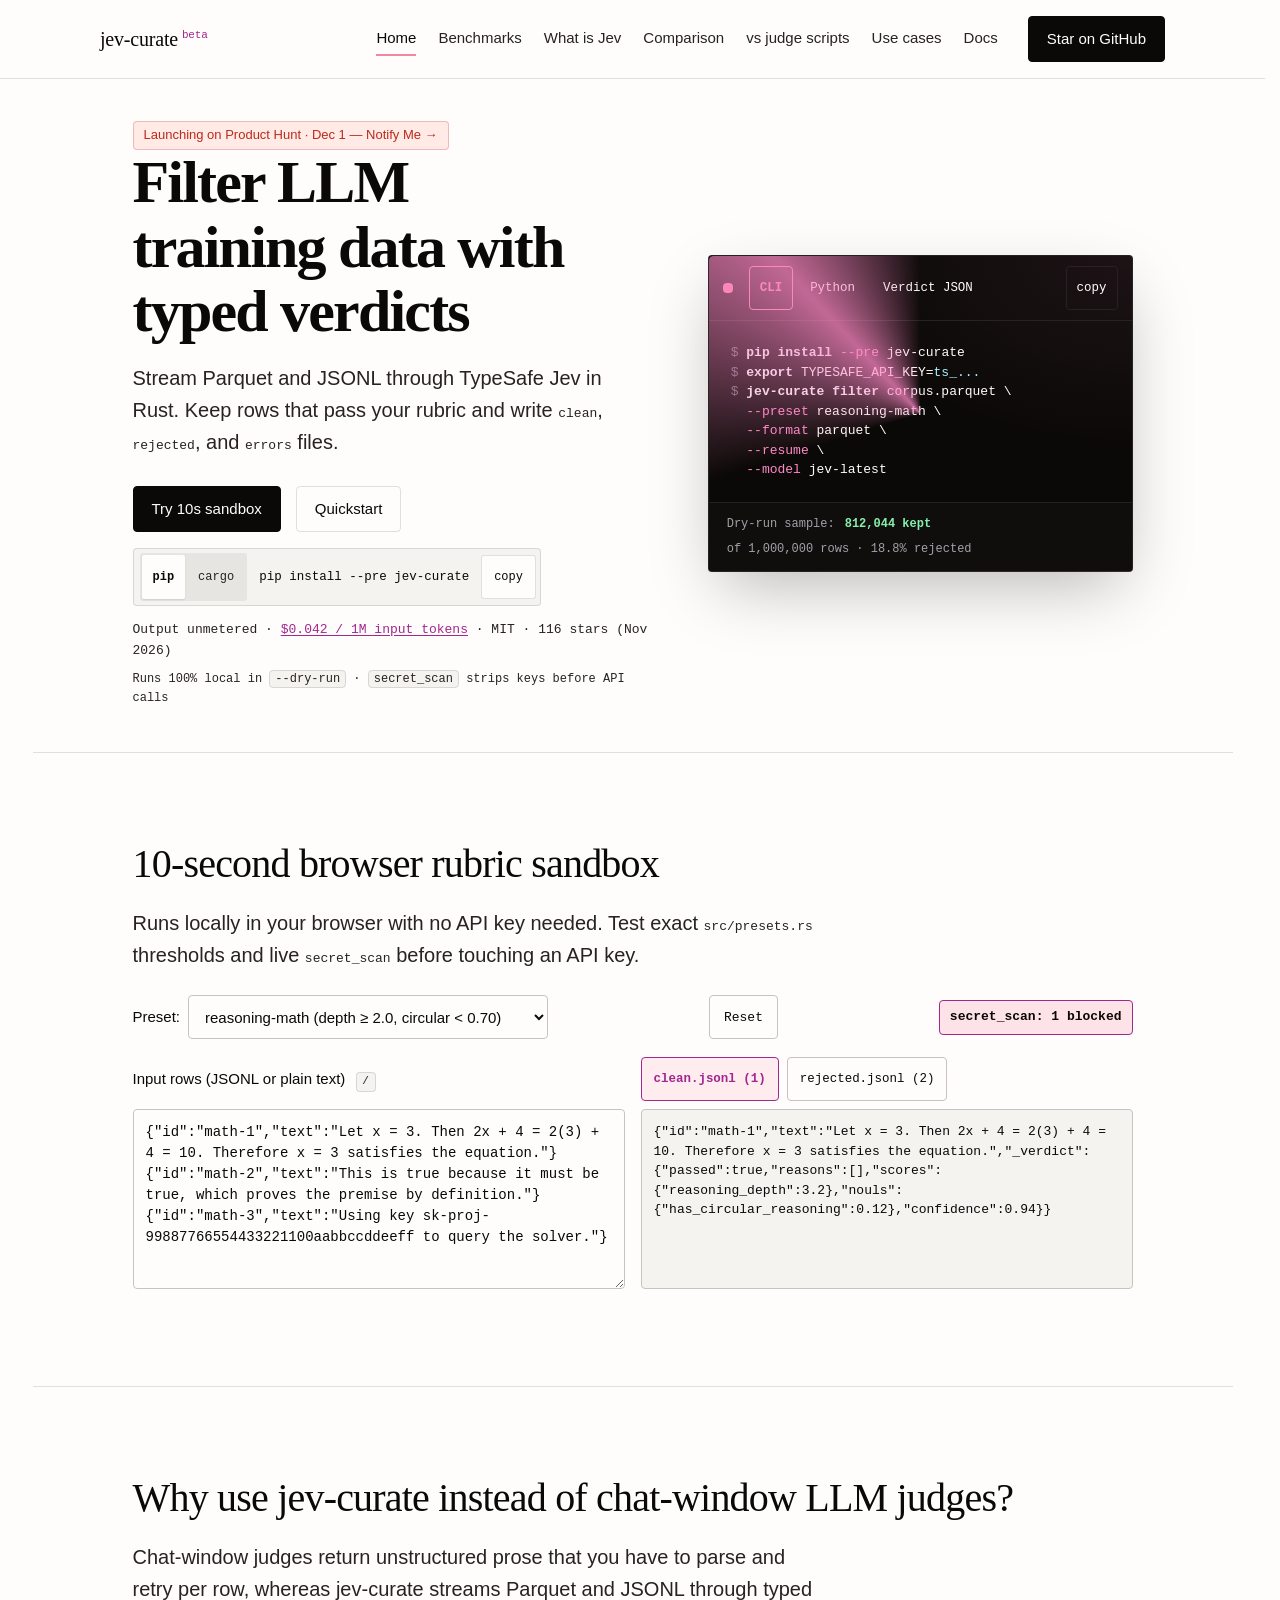
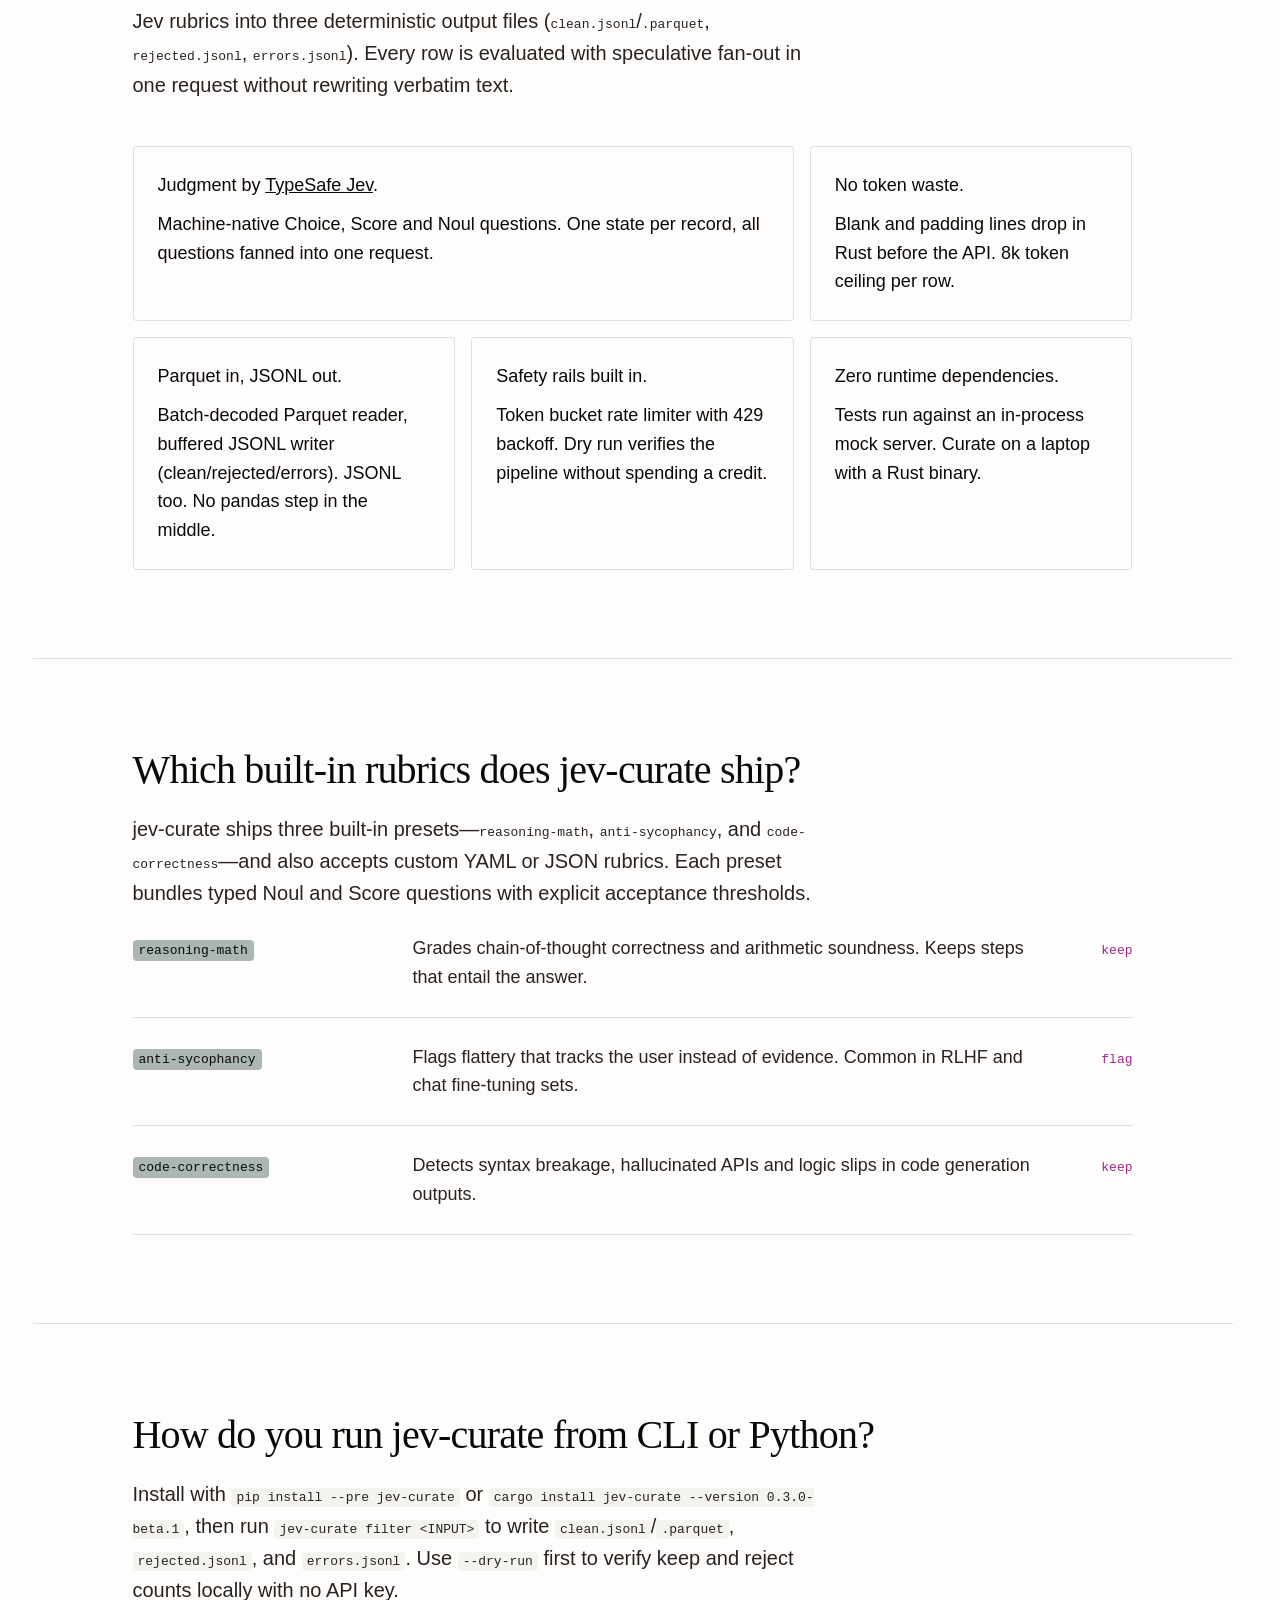
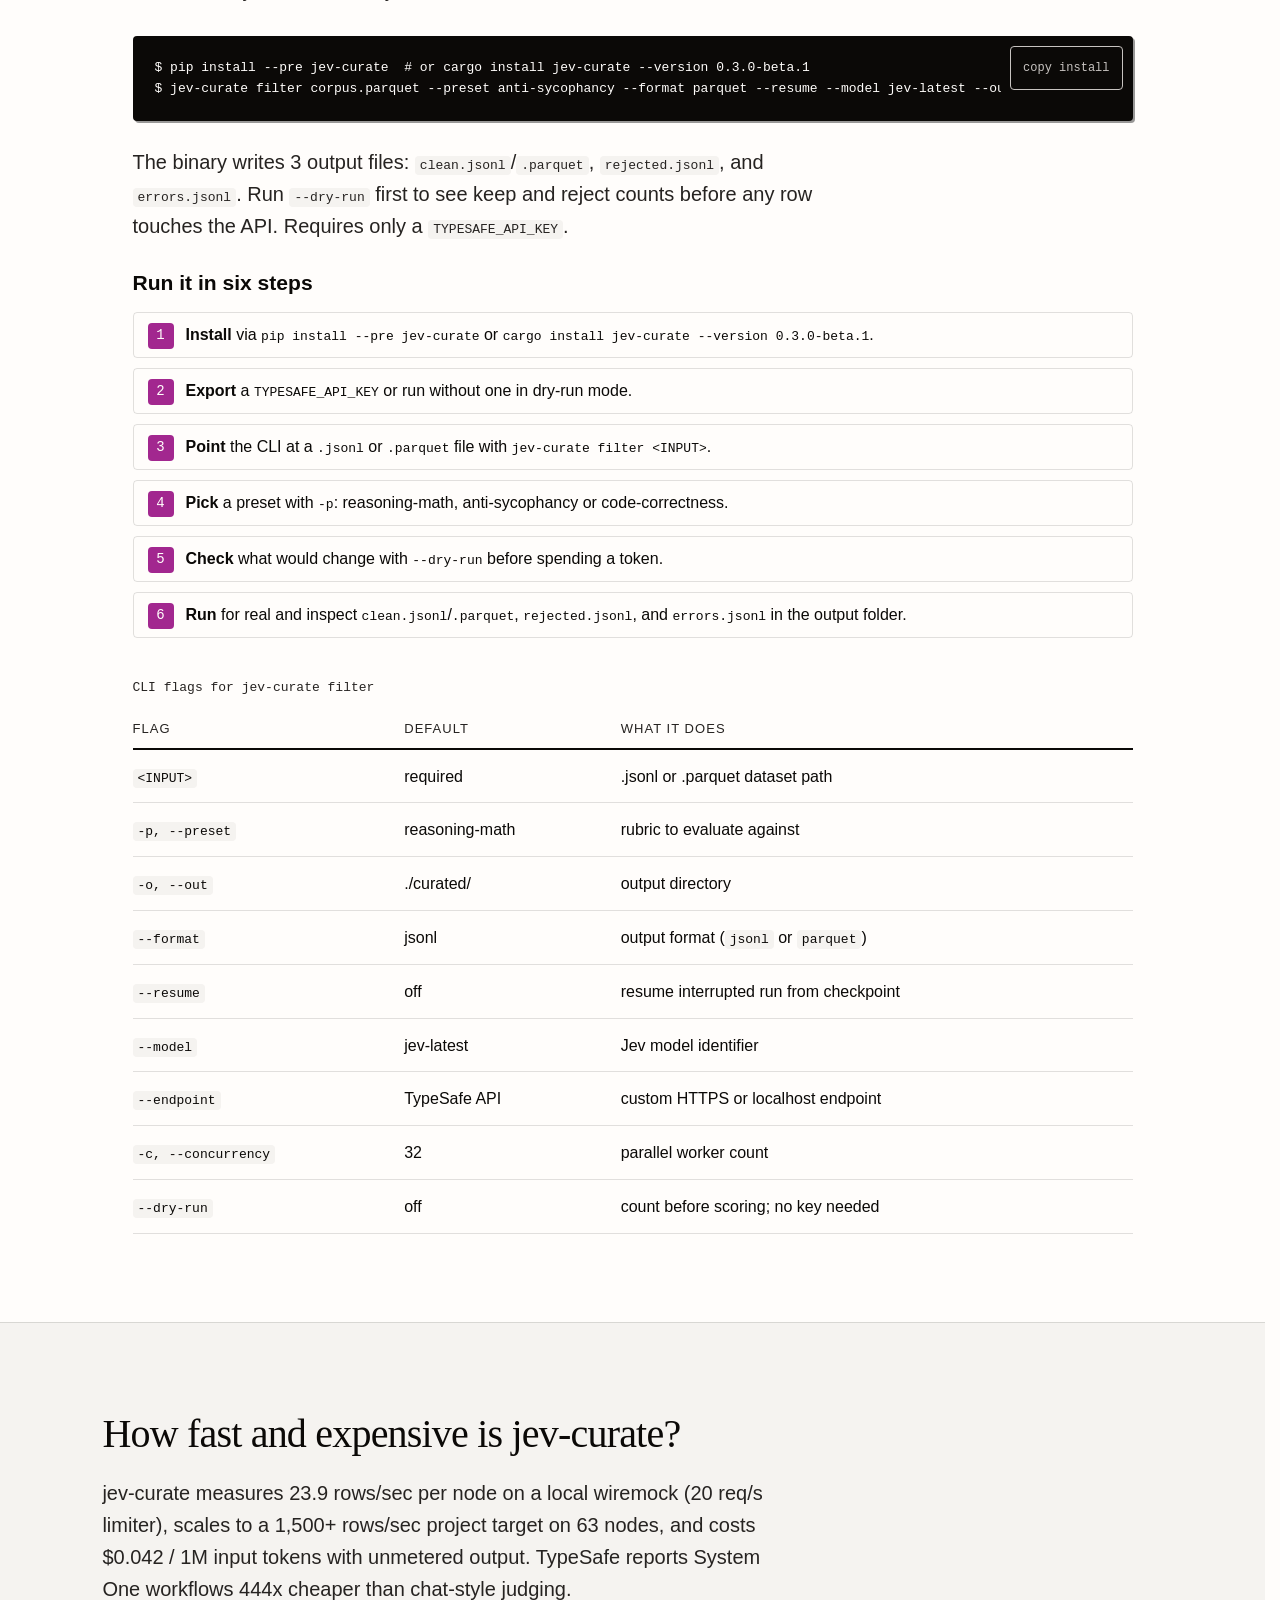
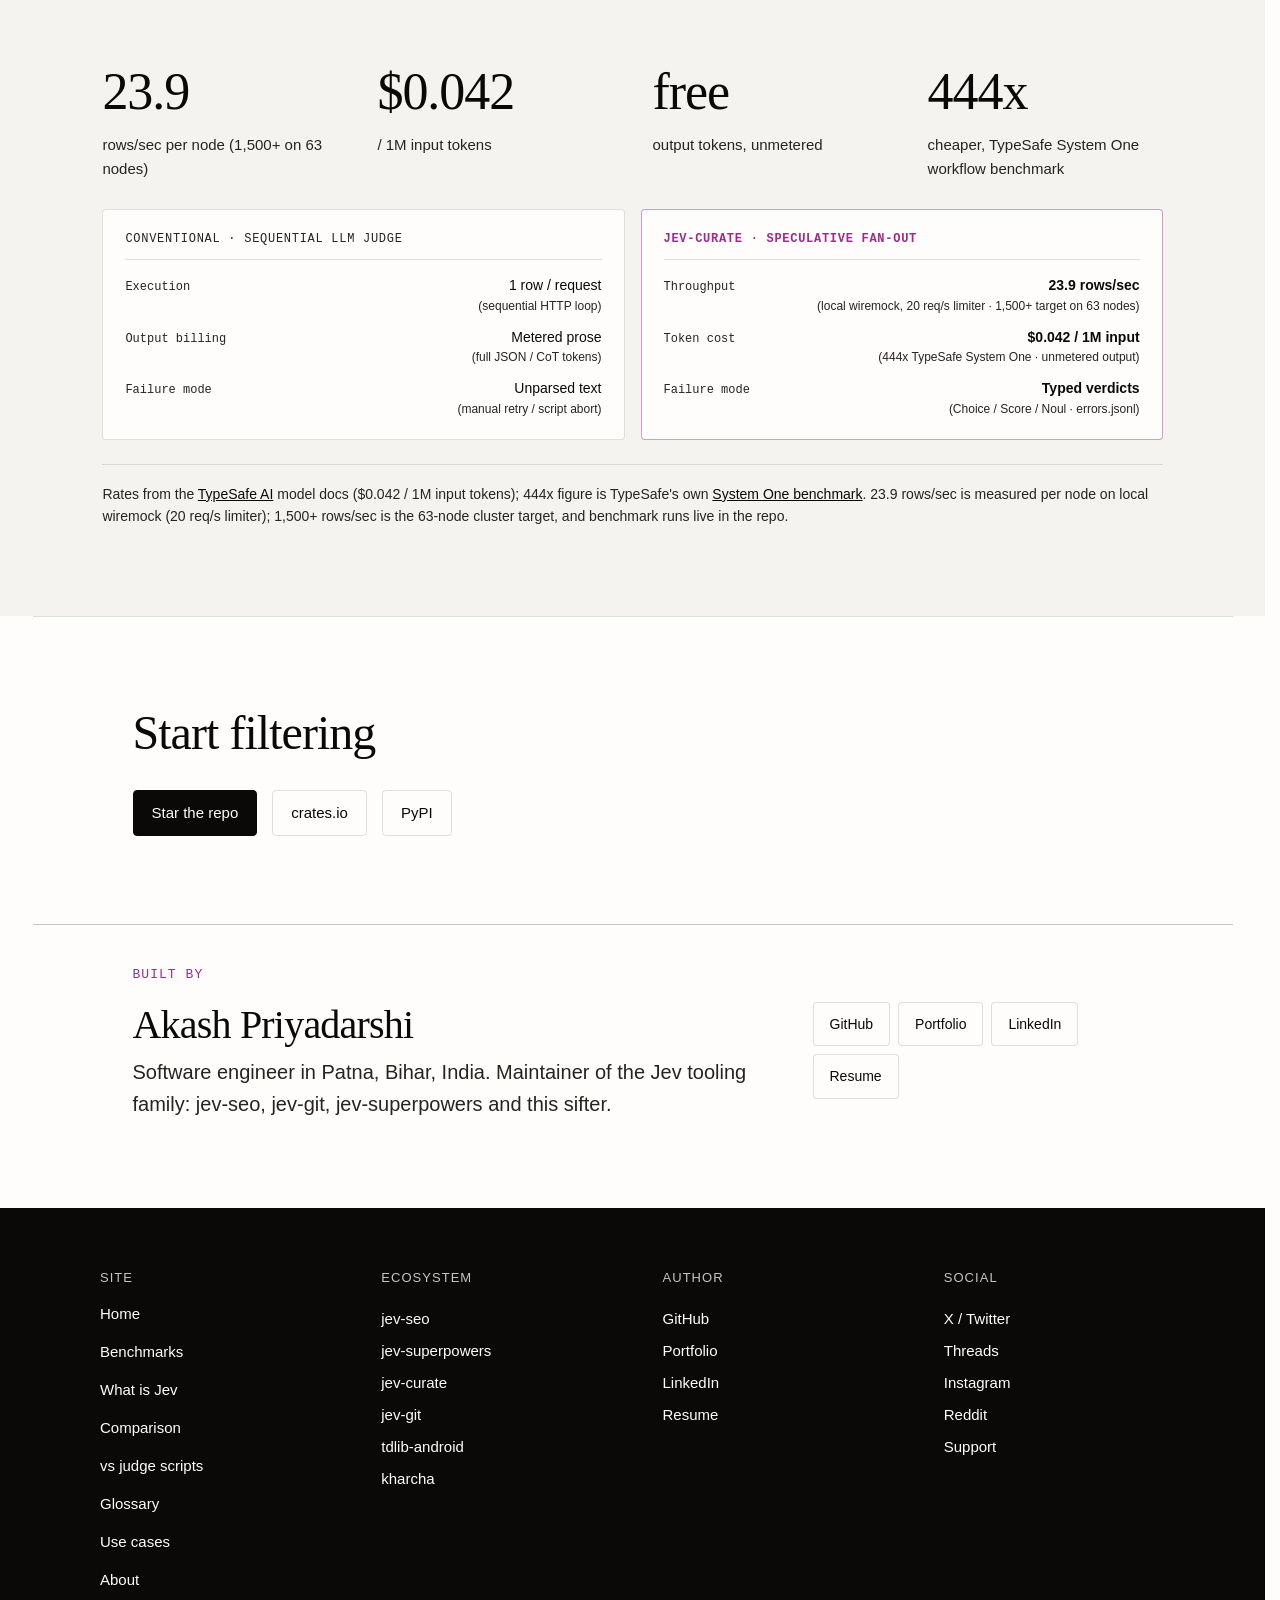
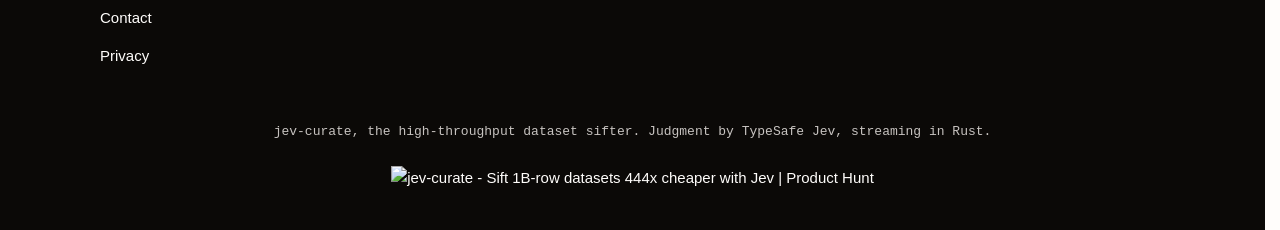
==== commit ff441b98: "feat(seo): standardize 23.9 rows/s, add @id/sameAs entity graph, comparison matrix, and llms-full.tx" ====
--- a/site/index.html
+++ b/site/index.html
@@ -1,7 +1,7 @@
 <!DOCTYPE html>
 <!--
   Title: jev-curate | high-throughput dataset sifter by TypeSafe Jev
-  Description: Curate synthetic and pretraining datasets at 1,500+ rows/sec. Rust CLI with TypeSafe Jev judgment, Parquet and JSONL, 3c per million tokens input.
+  Description: Curate synthetic and pretraining datasets at 1,500+ rows/sec cluster target (23.9 rows/sec per node measured on local wiremock). Rust CLI with TypeSafe Jev judgment, Parquet and JSONL, $0.042 / 1M input tokens.
   Keywords: dataset curation, synthetic data sifting, pretraining data, Jev evaluator, Rust dataset tool, parquet jsonl, data quality filter
 -->
 <html lang="en">
@@ -34,8 +34,8 @@
   "@context": "https://schema.org",
   "@graph": [
     {
-      "@context": "https://schema.org",
       "@type": "SoftwareApplication",
+      "@id": "https://jev-curate.vercel.app/#software",
       "name": "jev-curate",
       "url": "https://jev-curate.vercel.app/",
       "description": "High-throughput dataset sifter for synthetic and pretraining datasets. Rust CLI with TypeSafe Jev judgment, Parquet and JSONL I/O, speculative fan-out batching.",
@@ -43,35 +43,39 @@
       "operatingSystem": "Linux, macOS, Windows",
       "softwareVersion": "0.3.0-beta.1",
       "offers": {
-        "@context": "https://schema.org",
         "@type": "Offer",
         "price": "0",
         "priceCurrency": "USD"
       },
       "author": {
-        "@context": "https://schema.org",
-        "@type": "Person",
-        "name": "Akash Priyadarshi",
-        "url": "https://github.com/AkashPriyadarshii"
+        "@id": "https://jev-curate.vercel.app/#person"
       },
       "codeRepository": "https://github.com/AkashPriyadarshii/jev-curate",
-      "featureList": "1,500+ rows/sec target; TypeSafe Jev evaluation; Parquet and JSONL I/O; presets: reasoning-math, anti-sycophancy, code-correctness; speculative fan-out batching; token bucket rate limiting"
-    },
-    {
-      "@context": "https://schema.org",
+      "sameAs": [
+        "https://github.com/AkashPriyadarshii/jev-curate",
+        "https://pypi.org/project/jev-curate/",
+        "https://crates.io/crates/jev-curate",
+        "https://www.producthunt.com/products/jev-curate"
+      ],
+      "featureList": "23.9 rows/sec measured per node (local wiremock, 20 req/s limiter); 1,500+ rows/sec cluster target on 63 nodes; TypeSafe Jev evaluation; Parquet and JSONL I/O; presets: reasoning-math, anti-sycophancy, code-correctness; speculative fan-out batching; token bucket rate limiting"
+    },
+    {
       "@type": "WebSite",
+      "@id": "https://jev-curate.vercel.app/#website",
       "name": "jev-curate",
       "url": "https://jev-curate.vercel.app/",
-      "inLanguage": "en"
-    },
-    {
-      "@context": "https://schema.org",
+      "inLanguage": "en",
+      "publisher": {
+        "@id": "https://jev-curate.vercel.app/#person"
+      }
+    },
+    {
       "@type": "Person",
+      "@id": "https://jev-curate.vercel.app/#person",
       "name": "Akash Priyadarshi",
       "url": "https://github.com/AkashPriyadarshii",
       "jobTitle": "Software Engineer",
       "address": {
-        "@context": "https://schema.org",
         "@type": "PostalAddress",
         "addressLocality": "Patna, Bihar",
         "addressCountry": "IN"
@@ -84,21 +88,17 @@
   "@type": "FAQPage",
   "mainEntity": [
     {
-      "@context": "https://schema.org",
       "@type": "Question",
       "name": "What is TypeSafe Jev?",
       "acceptedAnswer": {
-        "@context": "https://schema.org",
         "@type": "Answer",
         "text": "TypeSafe Jev is a System One decision model for AI agents. It returns typed answers: Choice options, 0-to-4 Score ratings, and Noul calibrated probabilities, instead of free text. jev-curate feeds each dataset row to Jev as structured state and reads the typed verdict back."
       }
     },
     {
-      "@context": "https://schema.org",
       "@type": "Question",
       "name": "What is jev-curate?",
       "acceptedAnswer": {
-        "@context": "https://schema.org",
         "@type": "Answer",
         "text": "A Rust CLI that sifts synthetic and pretraining datasets with TypeSafe Jev judgment. It reads Parquet and JSONL, evaluates every row against a preset rubric, and writes accepted and rejected rows to separate files."
       }
@@ -108,27 +108,22 @@
       "@type": "Question",
       "name": "How fast is dataset curation with jev-curate?",
       "acceptedAnswer": {
-        "@context": "https://schema.org",
         "@type": "Answer",
-        "text": "jev-curate has a 63-node cluster target (24/s single node) using multi-threaded streaming with speculative fan-out batching, which batches independent judgement questions for each row into a single API request."
-      }
-    },
-    {
-      "@context": "https://schema.org",
+        "text": "jev-curate measures 23.9 rows/sec per node against a local wiremock with its 20 req/s token-bucket limiter, and has a 1,500+ rows/sec cluster target on 63 nodes using multi-threaded streaming with speculative fan-out batching."
+      }
+    },
+    {
       "@type": "Question",
       "name": "What does jev-curate cost to run?",
       "acceptedAnswer": {
-        "@context": "https://schema.org",
         "@type": "Answer",
-        "text": "TypeSafe Jev input tokens cost about $0.042 per million, about 4 dollars per 100 million, and output tokens are unmetered. TypeSafe reports System One workflows 444x cheaper and 193.6x faster than the baseline."
-      }
-    },
-    {
-      "@context": "https://schema.org",
+        "text": "TypeSafe Jev input tokens cost $0.042 / 1M input tokens, and output tokens are unmetered. TypeSafe reports System One workflows 444x cheaper and 193.6x faster than the baseline."
+      }
+    },
+    {
       "@type": "Question",
       "name": "Which presets does jev-curate ship?",
       "acceptedAnswer": {
-        "@context": "https://schema.org",
         "@type": "Answer",
         "text": "Three presets: reasoning-math for chain-of-thought correctness, anti-sycophancy for flattery that tracks the user, and code-correctness for syntax and logic errors. You can also run a dry run with no API key."
       }
@@ -185,7 +180,7 @@
           <code class="install-cmd" id="hero-install-cmd">pip install --pre jev-curate</code>
           <button type="button" class="install-copy" id="hero-install-copy" aria-label="Copy install command"><span class="copy-label">copy</span></button>
         </div>
-        <p class="hero-note">Output unmetered · <a href="https://docs.typesafe.ai/models.md">$0.042 / 1M input tokens</a> · MIT · 116 stars</p>
+        <p class="hero-note">Output unmetered · <a href="https://docs.typesafe.ai/models.md">$0.042 / 1M input tokens</a> · MIT · 116 stars (Nov 2026)</p>
         <p class="trust-line">Runs 100% local in <code>--dry-run</code> · <code>secret_scan</code> strips keys before API calls</p>
       </div>
       <div class="terminal" aria-label="Interactive hero terminal">
@@ -262,8 +257,8 @@
     </section>
 
     <section class="why" id="why">
-      <h2>LLM judges are an API call with a prompt bolted on</h2>
-      <p class="section-lead">You paste a csv into a chat window and get grades back in prose. jev-curate treats judging as a pipeline: predefined rubrics, batched questions, typed answers, 3 output files ready for training (<code>clean.jsonl</code>/<code>.parquet</code>, <code>rejected.jsonl</code>, <code>errors.jsonl</code>).</p>
+      <h2>Why use jev-curate instead of chat-window LLM judges?</h2>
+      <p class="section-lead">Chat-window judges return unstructured prose that you have to parse and retry per row, whereas jev-curate streams Parquet and JSONL through typed Jev rubrics into three deterministic output files (<code>clean.jsonl</code>/<code>.parquet</code>, <code>rejected.jsonl</code>, <code>errors.jsonl</code>). Every row is evaluated with speculative fan-out in one request without rewriting verbatim text.</p>
       <ul class="reason-list">
         <li><strong>Judgment by <a href="https://typesafe.ai">TypeSafe Jev</a>.</strong> Machine-native Choice, Score and Noul questions. One state per record, all questions fanned into one request.</li>
         <li><strong>No token waste.</strong> Blank and padding lines drop in Rust before the API. 8k token ceiling per row.</li>
@@ -274,8 +269,8 @@
     </section>
 
     <section class="presets" id="presets">
-      <h2>Rubrics you can point at a file</h2>
-      <p class="section-lead">Three presets ship with the binary. Each is a Jev evaluation template.</p>
+      <h2>Which built-in rubrics does jev-curate ship?</h2>
+      <p class="section-lead">jev-curate ships three built-in presets—<code>reasoning-math</code>, <code>anti-sycophancy</code>, and <code>code-correctness</code>—and also accepts custom YAML or JSON rubrics. Each preset bundles typed Noul and Score questions with explicit acceptance thresholds.</p>
       <div class="preset-row">
         <h3><code>reasoning-math</code></h3>
         <p>Grades chain-of-thought correctness and arithmetic soundness. Keeps steps that entail the answer.</p>
@@ -294,7 +289,8 @@
     </section>
 
     <section class="quickstart" id="quickstart">
-      <h2>One command in, three files out</h2>
+      <h2>How do you run jev-curate from CLI or Python?</h2>
+      <p class="section-lead">Install with <code>pip install --pre jev-curate</code> or <code>cargo install jev-curate --version 0.3.0-beta.1</code>, then run <code>jev-curate filter &lt;INPUT&gt;</code> to write <code>clean.jsonl</code>/<code>.parquet</code>, <code>rejected.jsonl</code>, and <code>errors.jsonl</code>. Use <code>--dry-run</code> first to verify keep and reject counts locally with no API key.</p>
       <div class="code-block">
         <button class="copy-btn" data-copy="pip install --pre jev-curate">copy install</button>
         <span id="copy-status" class="sr-only" aria-live="polite"></span>
@@ -329,7 +325,8 @@
     </section>
 
     <section class="cost" id="cost">
-      <h2>Judgment at pipeline cost</h2>
+      <h2>How fast and expensive is jev-curate?</h2>
+      <p class="section-lead">jev-curate measures 23.9 rows/sec per node on a local wiremock (20 req/s limiter), scales to a 1,500+ rows/sec project target on 63 nodes, and costs $0.042 / 1M input tokens with unmetered output. TypeSafe reports System One workflows 444x cheaper than chat-style judging.</p>
       <div class="stat-row">
         <div class="stat">
           <p class="stat-num">23.9</p>
@@ -360,13 +357,13 @@
         <div class="bench-card bench-after">
           <p class="bench-eyebrow">jev-curate · Speculative fan-out</p>
           <dl class="bench-metrics">
-            <div><dt>Throughput</dt><dd><strong>23.9 rows/sec</strong> <span class="bench-note">(local wiremock, 20 req/s cap · 1,500+ target)</span></dd></div>
+            <div><dt>Throughput</dt><dd><strong>23.9 rows/sec</strong> <span class="bench-note">(local wiremock, 20 req/s limiter · 1,500+ target on 63 nodes)</span></dd></div>
             <div><dt>Token cost</dt><dd><strong>$0.042 / 1M input</strong> <span class="bench-note">(444x TypeSafe System One · unmetered output)</span></dd></div>
             <div><dt>Failure mode</dt><dd><strong>Typed verdicts</strong> <span class="bench-note">(Choice / Score / Noul · errors.jsonl)</span></dd></div>
           </dl>
         </div>
       </div>
-      <p class="cost-src">Rates from the <a href="https://typesafe.ai">TypeSafe AI</a> model docs; 444x figure is TypeSafe's own <a href="https://typesafe.ai">System One benchmark</a>. 1500+ is the project target, benchmark runs live in the repo.</p>
+      <p class="cost-src">Rates from the <a href="https://typesafe.ai">TypeSafe AI</a> model docs ($0.042 / 1M input tokens); 444x figure is TypeSafe's own <a href="https://typesafe.ai">System One benchmark</a>. 23.9 rows/sec is measured per node on local wiremock (20 req/s limiter); 1,500+ rows/sec is the 63-node cluster target, and benchmark runs live in the repo.</p>
     </section>
 
     <section class="cta">
